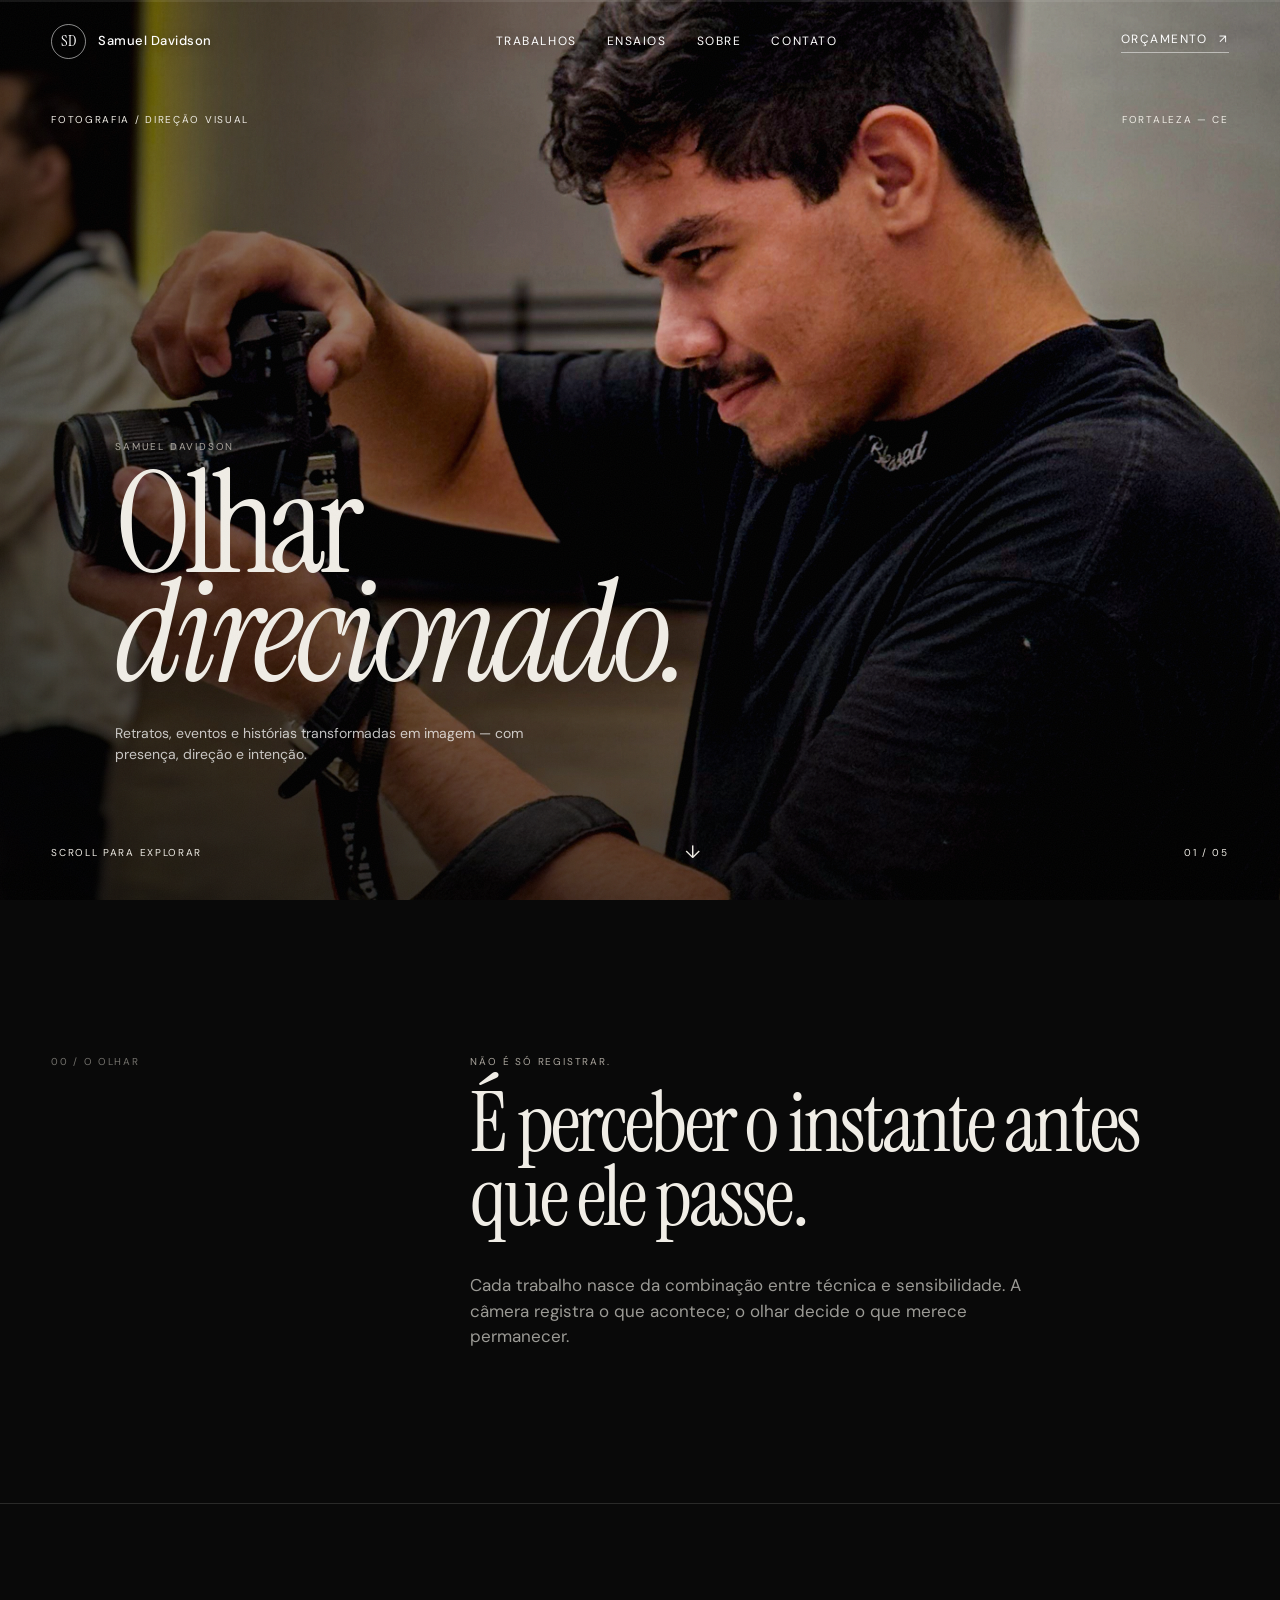
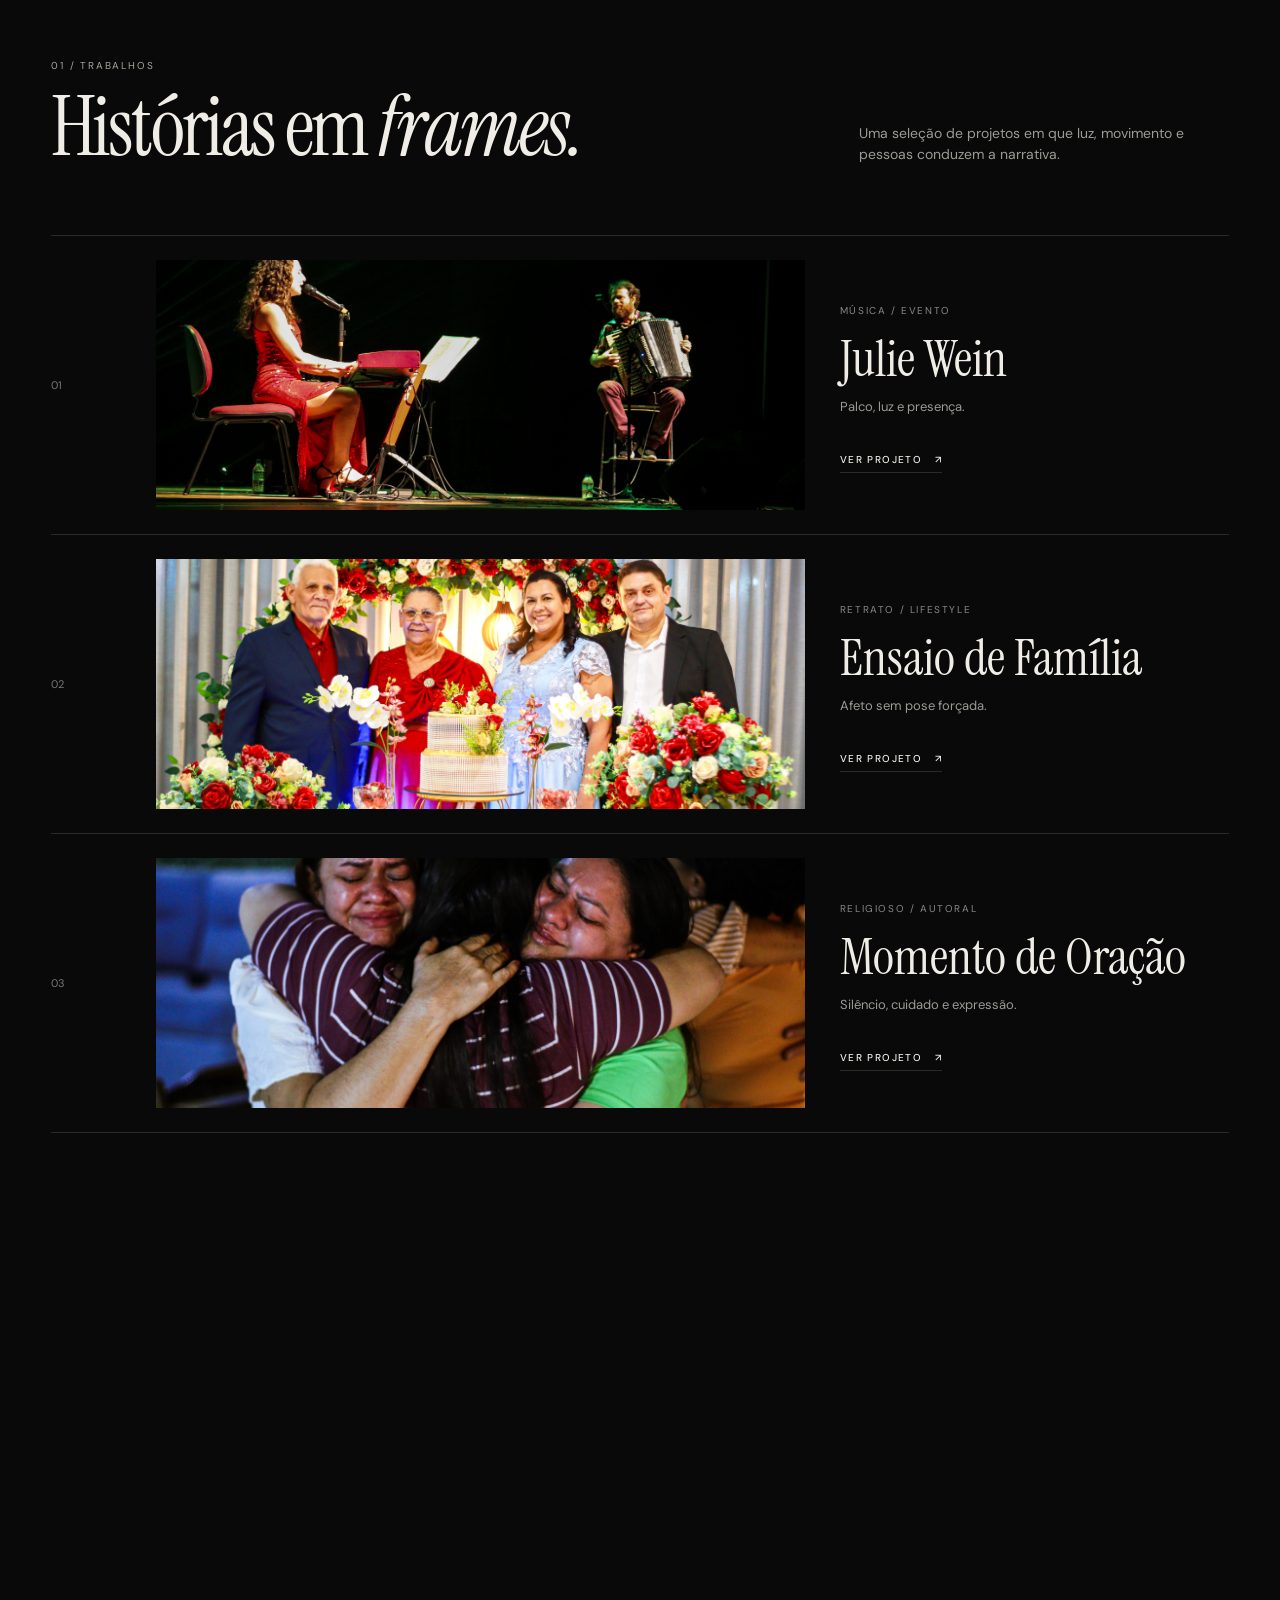
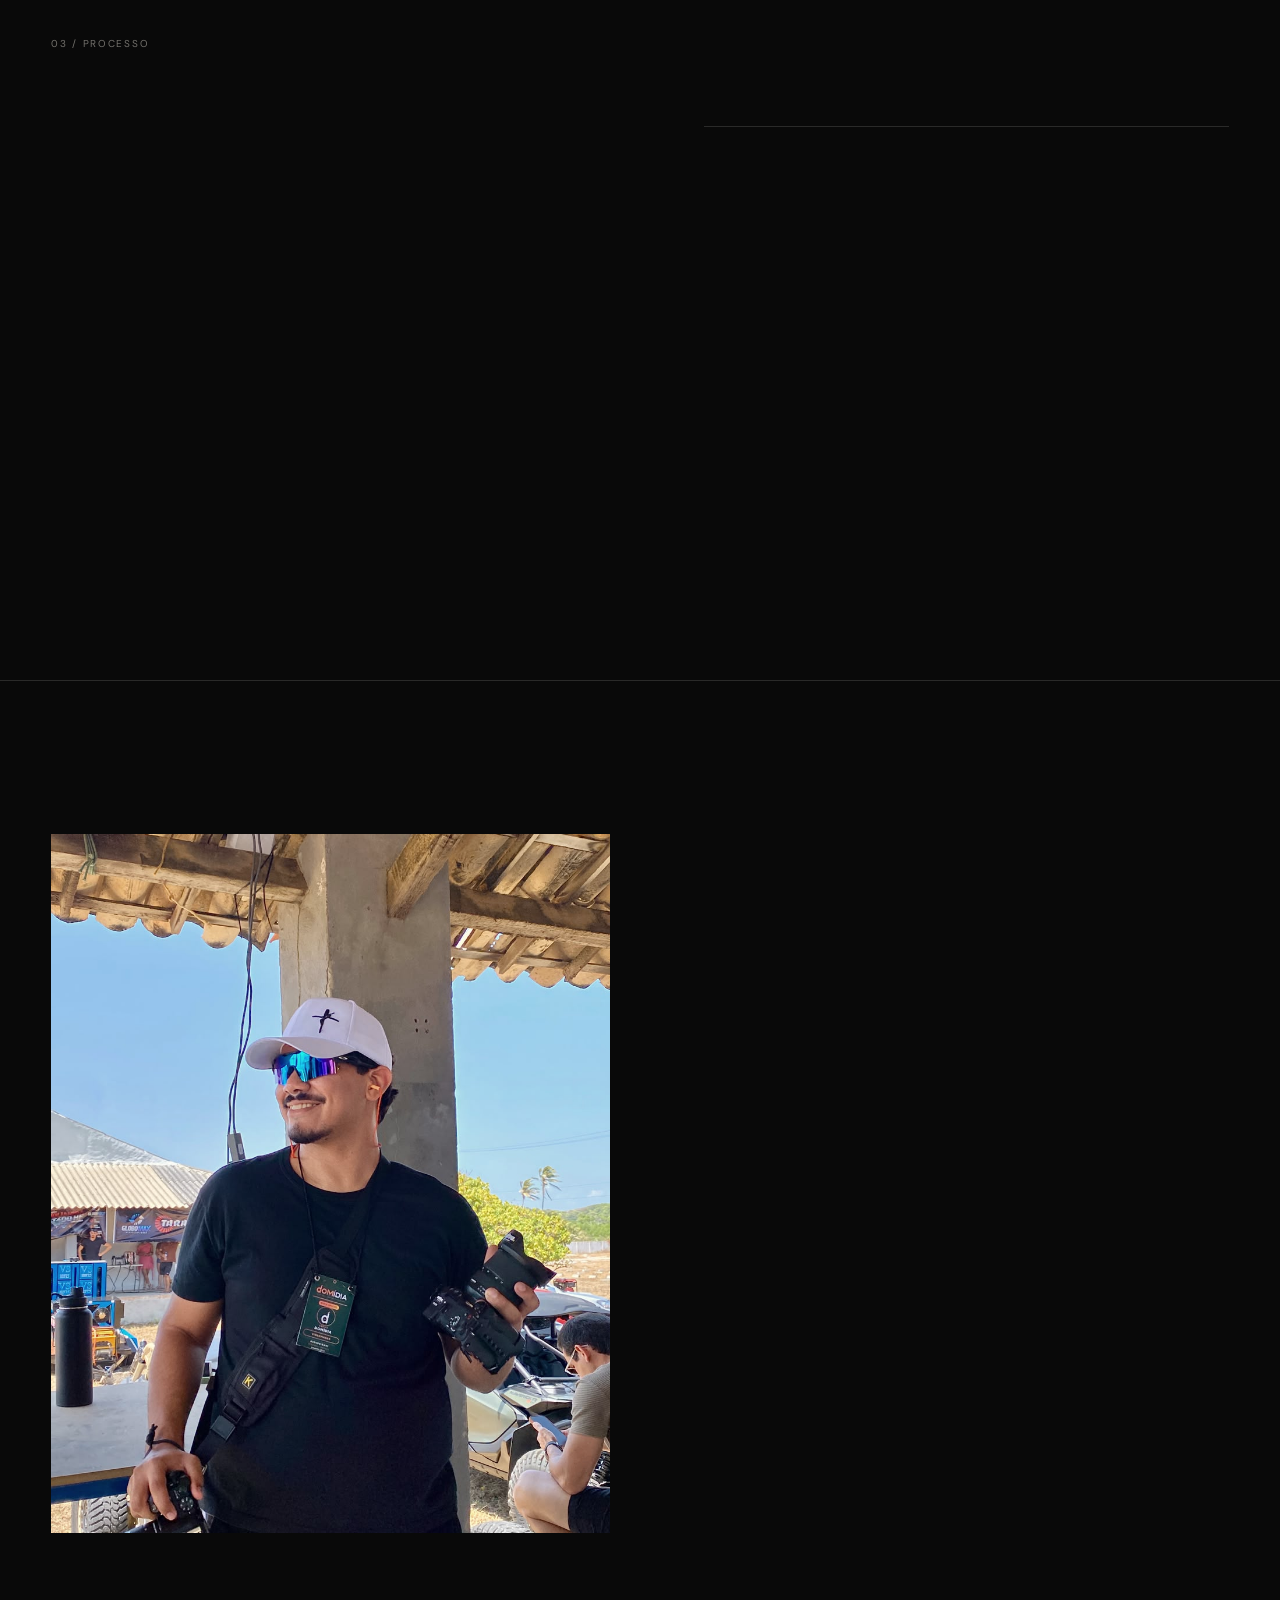
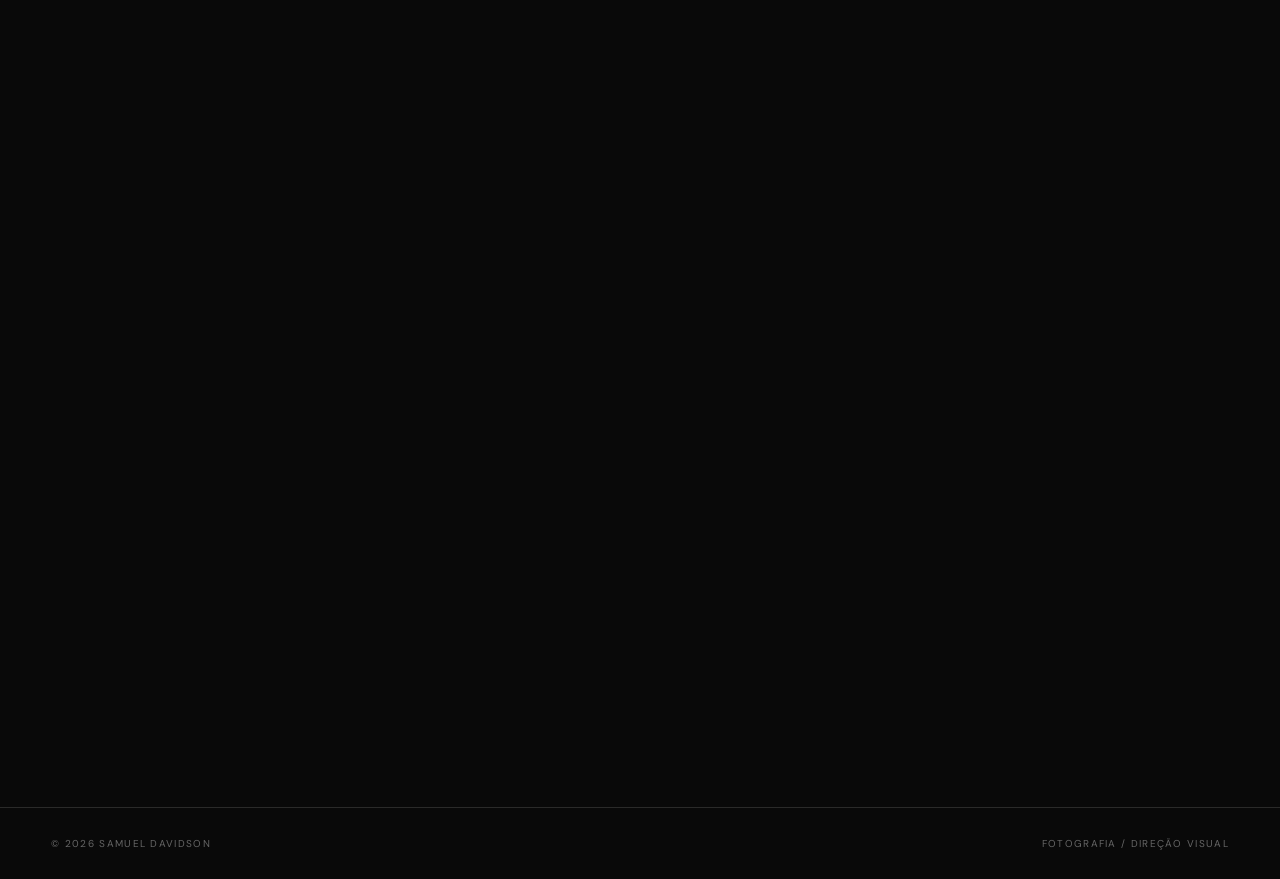
==== index.html @ 0f2be58e "qualidade de img webp" ====
<!DOCTYPE html>
<html lang="pt-BR">
<head>
  <meta charset="UTF-8">
  <meta name="viewport" content="width=device-width, initial-scale=1.0">
  <meta name="description" content="Samuel Davidson — fotografia, direção visual e narrativas em imagem.">
  <title>Samuel Davidson — Fotografia</title>
  <link rel="icon" type="image/png" sizes="32x32" href="assets/icon.png">

  <link rel="preconnect" href="https://fonts.googleapis.com">
  <link rel="preconnect" href="https://fonts.gstatic.com" crossorigin>
  <link href="https://fonts.googleapis.com/css2?family=DM+Sans:wght@400;500;600;700&family=Instrument+Serif:ital@0;1&display=swap" rel="stylesheet">
  <link rel="stylesheet" href="assets/css/style.css">
</head>
<body>
  <div class="noise" aria-hidden="true"></div>
  <div class="scroll-line"><span></span></div>


  <header class="site-header">
    <a class="logo" href="#inicio" aria-label="Samuel Davidson — início">
      <span>SD</span><b>Samuel Davidson</b>
    </a>
    <button class="menu-toggle" aria-label="Abrir menu" aria-expanded="false"><span></span><span></span></button>
    <nav class="site-nav">
      <a href="#trabalhos">Trabalhos</a>
      <a href="#ensaios">Ensaios</a>
      <a href="#sobre">Sobre</a>
      <a href="#contato">Contato</a>
    </nav>
    <a class="header-cta magnetic" href="https://wa.me/5585986258448?text=Olá!%20Vi%20seu%20portfólio%20e%20gostaria%20de%20solicitar%20um%20orçamento." target="_blank" rel="noopener">Orçamento <span>↗</span></a>
  </header>

  <main>
    <section class="hero" id="inicio">
      <div class="hero-image-wrap" data-parallax="0.035">
        <img class="hero-image" src="assets/perfil.jpg" alt="Samuel Davidson — fotografia de destaque">
        <div class="hero-shade"></div>
      </div>
      <div class="hero-top"><span>Fotografia / Direção visual</span><span>Fortaleza — CE</span></div>
      <div class="hero-title">
        <p class="eyebrow">Samuel Davidson</p>
        <h1>Olhar<br><em>direcionado.</em></h1>
        <p class="hero-intro">Retratos, eventos e histórias transformadas em imagem — com presença, direção e intenção.</p>
      </div>
      <div class="hero-bottom">
        <span>Scroll para explorar</span>
        <span class="scroll-mark">↓</span>
        <span>01 / 05</span>
      </div>
    </section>

    <section class="manifesto section-pad">
      <div class="section-index">00 / O OLHAR</div>
      <div class="manifesto-copy">
        <p class="eyebrow">Não é só registrar.</p>
        <h2>É perceber o instante antes que ele passe.</h2>
        <p class="manifesto-text">Cada trabalho nasce da combinação entre técnica e sensibilidade. A câmera registra o que acontece; o olhar decide o que merece permanecer.</p>
      </div>
    </section>

    <section class="works section-pad" id="trabalhos">
      <div class="section-heading">
        <div><span class="eyebrow">01 / Trabalhos</span><h2>Histórias em <em>frames.</em></h2></div>
        <p>Uma seleção de projetos em que luz, movimento e pessoas conduzem a narrativa.</p>
      </div>

      <div class="work-list">
        <a class="work-item magnetic-area" href="projetos/julie-wein.html" data-cursor="OPEN">
          <div class="work-number">01</div>
          <div class="work-image"><img src="assets/webp/camdavx-415.webp" alt="Julie Wein no palco" loading="lazy"></div>
          <div class="work-info"><span>Música / Evento</span><h3>Julie Wein</h3><p>Palco, luz e presença.</p><b>Ver projeto <i>↗</i></b></div>
        </a>
        <a class="work-item magnetic-area" href="projetos/ensaios-familia.html" data-cursor="OPEN">
          <div class="work-number">02</div>
          <div class="work-image"><img src="assets/webp/IMG_2512.webp" alt="Ensaio de família" loading="lazy"></div>
          <div class="work-info"><span>Retrato / Lifestyle</span><h3>Ensaio de Família</h3><p>Afeto sem pose forçada.</p><b>Ver projeto <i>↗</i></b></div>
        </a>
        <a class="work-item magnetic-area" href="projetos/momento-oracao.html" data-cursor="OPEN">
          <div class="work-number">03</div>
          <div class="work-image"><img src="assets/webp/IMG_2003.webp" alt="Momento de oração" loading="lazy"></div>
          <div class="work-info"><span>Religioso / Autoral</span><h3>Momento de Oração</h3><p>Silêncio, cuidado e expressão.</p><b>Ver projeto <i>↗</i></b></div>
        </a>
        <a class="work-item magnetic-area" href="projetos/aniversarios.html" data-cursor="OPEN">
          <div class="work-number">04</div>
          <div class="work-image"><img src="assets/IMG_9552.jpg" alt="Aniversários" loading="lazy"></div>
          <div class="work-info"><span>Aniversários / Autoral</span><h3>Aniversários</h3><p>espontaneidade, carinho e muito amor envolvido.</p><b>Ver projeto <i>↗</i></b></div>
        </a>
          <a class="work-item magnetic-area" href="projetos/ensaios.html" data-cursor="OPEN">
          <div class="work-number">05</div>
          <div class="work-image"><img src="assets/webp/IMG_7982.webp" alt="Ensaios personalizados" loading="lazy"></div>
          <div class="work-info"><span>Ensaios Personalizados / Autoral</span><h3>Ensaios Personalizados</h3><p>poses e movimentos pensados de forma estratégica.</p><b>Ver projeto <i>↗</i></b></div>
        </a>
      </div>
    </section>

    <section class="gallery-section section-pad" id="ensaios">
      <div class="section-heading gallery-heading">
        <div><span class="eyebrow">02 / Galeria</span><h2>Momentos que<br><em>continuam.</em></h2></div>
        <p>Arraste, role ou passe o mouse. A galeria foi pensada para ser explorada, não apenas percorrida.</p>
      </div>
      <div class="horizontal-gallery" data-horizontal>
        <figure class="gallery-frame gallery-frame-wide" data-lightbox data-caption="Fotografia automotiva">
          <img src="assets/webp/IMG_4914.webp" alt="Fotografia automotiva" loading="lazy"><figcaption>01 / Automotiva</figcaption>
        </figure>
        <figure class="gallery-frame" data-lightbox data-caption="Memórias que marcam">
          <img src="assets/webp/IMG_1786.webp" alt="Memórias que marcam" loading="lazy"><figcaption>02 / Memórias</figcaption>
        </figure>
        <figure class="gallery-frame" data-lightbox data-caption="Detalhes que chamaram atenção">
          <img src="assets/webp/IMG_1394.webp" alt="Detalhes" loading="lazy"><figcaption>03 / Detalhes</figcaption>
        </figure>
        <figure class="gallery-frame" data-lightbox data-caption="Adrenalina em movimento">
          <img src="assets/webp/IMG_4139.webp" alt="Motocross" loading="lazy"><figcaption>04 / Movimento</figcaption>
        </figure>
        <figure class="gallery-frame gallery-frame-tall" data-lightbox data-caption="Segundos que ficam eternos">
          <img src="assets/IMG_111111.jpeg" alt="Ação e movimento" loading="lazy"><figcaption>05 / Eternidades</figcaption>
        </figure>
         <figure class="gallery-frame gallery-frame-tall" data-lightbox data-caption="Conquistas que marcam">
          <img src="assets/webp/IMG_4346.webp" alt="Ação e movimento" loading="lazy"><figcaption>06 / Conquistas</figcaption>
        </figure>
        <!-- <figure class="gallery-frame gallery-frame-tall" data-lightbox data-caption="Aventuras únicas">
          <img src="assets/IMG_4005.jpg" alt="Ação e movimento" loading="lazy"><figcaption>07 / Aventuas</figcaption>
        </figure> -->
        <figure class="gallery-frame gallery-frame-tall" data-lightbox data-caption="Momentos desafiadores">
          <img src="assets/webp/IMG_1150.webp" alt="Ação e movimento" loading="lazy"><figcaption>07 / Momentos</figcaption>
        </figure>
        <div class="gallery-end"><span>FIM DA SESSÃO</span><strong>↘</strong></div>
      </div>
    </section>

    <section class="process section-pad">
      <div class="section-index">03 / PROCESSO</div>
      <div class="process-layout">
        <div class="process-copy"><span class="eyebrow">Por trás da fotografia</span><h2>Antes do<br><em>clique.</em></h2><p>Direção, enquadramento, luz e timing fazem parte da imagem final. O resultado começa muito antes do disparo.</p></div>
        <div class="process-steps">
          <article><span>01</span><h3>Observar</h3><p>Entender a pessoa, o ambiente e aquilo que precisa ser contado.</p></article>
          <article><span>02</span><h3>Direcionar</h3><p>Construir o enquadramento sem tirar a naturalidade do momento.</p></article>
          <article><span>03</span><h3>Capturar</h3><p>Esperar a fração de segundo em que tudo encontra seu lugar.</p></article>
        </div>
      </div>
    </section>

    <section class="about section-pad" id="sobre">
      <div class="about-image" data-parallax="0.02"><img src="assets/perfil2.jpeg" alt="Samuel Davidson" loading="lazy"></div>
      <div class="about-copy"><span class="eyebrow">04 / Sobre</span><h2>Fotografia com<br><em>presença.</em></h2><p>Sou Samuel Davidson, fotógrafo com atuação em ensaios, eventos, congressos, espetáculos e projetos audiovisuais. Meu trabalho procura unir técnica, direção e sensibilidade para transformar cenas reais em imagens que continuam falando depois do evento.</p><div class="about-meta"><span>Fortaleza e região metropolitana</span><span>+2 anos de experiência</span><span>Ensaios · Eventos · Lifestyle · Comercial</span></div></div>
    </section>

    <section class="contact section-pad" id="contato">
      <div class="contact-top"><span class="eyebrow">05 / Contato</span><span>Disponível conforme agendamento</span></div>
      <h2>Tem uma história<br>para <em>contar?</em></h2> <br>
      <div class="contact-bottom"><p>Vamos conversar sobre o próximo ensaio, evento ou projeto.</p><a class="contact-link magnetic" href="https://wa.me/5585986258448?text=Olá!%20Vi%20seu%20portfólio%20e%20gostaria%20de%20solicitar%20um%20orçamento." target="_blank" rel="noopener">Falar no WhatsApp <span>↗</span></a></div>
      <div class="contact-details"><a href="mailto:contato.camdavidson@gmail.com">contato.camdavidson@gmail.com</a><a href="https://www.instagram.com/davidson.lens" target="_blank" rel="noopener">@davidson.lens</a><span>Maracanaú / Fortaleza — CE</span></div>
    </section>
  </main>

  <footer><span>© <span id="year"></span> Samuel Davidson</span><span>Fotografia / Direção Visual</span></footer>

  <div class="lightbox" aria-hidden="true">
    <button class="lightbox-close" aria-label="Fechar">×</button><button class="lightbox-prev" aria-label="Anterior">←</button><div class="lightbox-media"><img src="" alt=""></div><button class="lightbox-next" aria-label="Próxima">→</button><div class="lightbox-caption"></div>
  </div>

  <script src="assets/js/main.js"></script>
  <script>
    (() => {
  const $ = (s, root = document) => root.querySelector(s);
  const $$ = (s, root = document) => [...root.querySelectorAll(s)];

  $('#year') && ($('#year').textContent = new Date().getFullYear());

  // Barra de progresso.
  const progress = $('.scroll-line span');
  const updateProgress = () => {
    if (!progress) return;
    const max = document.documentElement.scrollHeight - innerHeight;
    progress.style.width = `${max ? (scrollY / max) * 100 : 0}%`;
  };
  addEventListener('scroll', updateProgress, {passive:true}); updateProgress();

  // Entrada suave dos elementos.
  const reveal = new IntersectionObserver(entries => {
    entries.forEach(entry => { if (entry.isIntersecting) { entry.target.classList.add('visible'); reveal.unobserve(entry.target); } });
  }, {threshold:.12});
  $$('.work-item, .manifesto-copy, .process-copy, .process-steps article, .about-copy, .section-heading, .gallery-frame, .contact').forEach(el => { el.classList.add('reveal'); reveal.observe(el); });

 

  // Botões magnéticos — pequeno movimento, sem exagero.
  if (finePointer) {
    $$('.magnetic').forEach(el => {
      el.addEventListener('pointermove', e => {
        const r = el.getBoundingClientRect();
        const x = (e.clientX - r.left - r.width/2) * .12;
        const y = (e.clientY - r.top - r.height/2) * .12;
        el.style.transform = `translate(${x}px,${y}px)`;
      });
      el.addEventListener('pointerleave', () => el.style.transform = '');
    });
  }

 // Galeria horizontal
const horizontal = $('[data-horizontal]');

if (horizontal) {

  // Desktop: mouse wheel controla a galeria horizontal
  if (finePointer) {
    horizontal.addEventListener('wheel', e => {
      if (Math.abs(e.deltaY) > Math.abs(e.deltaX)) {
        e.preventDefault();
        horizontal.scrollLeft += e.deltaY * 1.15;
      }
    }, { passive: false });
  }

  // Passagem automática
  let galleryTimer;
  let galleryPaused = false;

  const startGallery = () => {
    clearInterval(galleryTimer);

    galleryTimer = setInterval(() => {

      if (galleryPaused) return;

      const maxScroll = horizontal.scrollWidth - horizontal.clientWidth;

      if (horizontal.scrollLeft >= maxScroll - 5) {
        horizontal.scrollTo({
          left: 0,
          behavior: 'smooth'
        });
      } else {
        horizontal.scrollBy({
          left: window.innerWidth <= 600
            ? window.innerWidth * 0.78 + 18
            : window.innerWidth * 0.55,
          behavior: 'smooth'
        });
      }

    }, 3500);
  };

  // Pausa quando o usuário interage
  horizontal.addEventListener('mouseenter', () => {
    galleryPaused = true;
  });

  horizontal.addEventListener('mouseleave', () => {
    galleryPaused = false;
  });

  horizontal.addEventListener('touchstart', () => {
    galleryPaused = true;
  }, { passive: true });

  horizontal.addEventListener('touchend', () => {
    setTimeout(() => {
      galleryPaused = false;
    }, 2500);
  }, { passive: true });

  horizontal.addEventListener('pointerdown', () => {
    galleryPaused = true;
  });

  horizontal.addEventListener('pointerup', () => {
    setTimeout(() => {
      galleryPaused = false;
    }, 2500);
  });

  startGallery();
}
 

  // Menu mobile.
  const menu = $('.menu-toggle'), nav = $('.site-nav');
  if (menu && nav) {
    menu.addEventListener('click', () => {
      const open = menu.getAttribute('aria-expanded') === 'true';
      menu.setAttribute('aria-expanded', String(!open)); nav.classList.toggle('open', !open);
    });
    $$('a', nav).forEach(a => a.addEventListener('click', () => { menu.setAttribute('aria-expanded','false'); nav.classList.remove('open'); }));
  }

  // Lightbox com teclado e navegação.
  const lightbox = $('.lightbox');
  const lightboxItems = $$('[data-lightbox]');
  if (lightbox && lightboxItems.length) {
    const image = $('.lightbox-media img', lightbox), caption = $('.lightbox-caption', lightbox);
    let current = 0;
    const open = index => {
      current = index;
      const source = lightboxItems[current];
      const img = $('img', source);
      image.src = img.currentSrc || img.src; image.alt = img.alt || '';
      caption.textContent = source.dataset.caption || img.alt || '';
      lightbox.classList.add('open'); lightbox.setAttribute('aria-hidden','false'); document.body.classList.add('locked');
    };
    const close = () => { lightbox.classList.remove('open'); lightbox.setAttribute('aria-hidden','true'); document.body.classList.remove('locked'); };
    const next = dir => open((current + dir + lightboxItems.length) % lightboxItems.length);
    lightboxItems.forEach((item, index) => item.addEventListener('click', () => open(index)));
    $('.lightbox-close', lightbox)?.addEventListener('click', close);
    $('.lightbox-prev', lightbox)?.addEventListener('click', () => next(-1));
    $('.lightbox-next', lightbox)?.addEventListener('click', () => next(1));
    lightbox.addEventListener('click', e => { if (e.target === lightbox) close(); });
    addEventListener('keydown', e => { if (!lightbox.classList.contains('open')) return; if (e.key === 'Escape') close(); if (e.key === 'ArrowRight') next(1); if (e.key === 'ArrowLeft') next(-1); });
  }
})();

  </script>
</body>
</html>
---- assets/css/style.css ----
:root {
  --bg: #090909;
  --paper: #f0ede6;
  --muted: #9b9a95;
  --line: rgba(240, 237, 230, .14);
  --soft: rgba(240, 237, 230, .06);
  --accent: #d5d0c6;
  --max: 1380px;
  --serif: "Instrument Serif", Georgia, serif;
  --sans: "DM Sans", Arial, sans-serif;
}

* {
  box-sizing: border-box;
  margin: 0;
  padding: 0
}

html {
  scroll-behavior: smooth
}

body {
  background: var(--bg);
  color: var(--paper);
  font-family: var(--sans);
  line-height: 1.5;
  overflow-x: hidden
}

body.locked {
  overflow: hidden
}

a {
  color: inherit;
  text-decoration: none
}

img {
  display: block;
  width: 100%
}

button {
  font: inherit;
  color: inherit;
  background: none;
  border: 0
}

.noise {
  position: fixed;
  inset: 0;
  z-index: 1000;
  pointer-events: none;
  opacity: .035;
  background-image: url("data:image/svg+xml,%3Csvg xmlns='http://www.w3.org/2000/svg' width='140' height='140'%3E%3Cfilter id='n'%3E%3CfeTurbulence type='fractalNoise' baseFrequency='.85' numOctaves='2' stitchTiles='stitch'/%3E%3C/filter%3E%3Crect width='100%25' height='100%25' filter='url(%23n)'/%3E%3C/svg%3E")
}

.scroll-line {
  position: fixed;
  top: 0;
  left: 0;
  right: 0;
  height: 2px;
  background: rgba(255, 255, 255, .08);
  z-index: 1100
}

.scroll-line span {
  display: block;
  width: 0;
  height: 100%;
  background: var(--paper)
}

.site-header {
  position: fixed;
  top: 0;
  left: 0;
  right: 0;
  height: 82px;
  z-index: 900;
  display: flex;
  align-items: center;
  justify-content: space-between;
  padding: 0 clamp(22px, 4vw, 64px);

  color: #fff;


  text-shadow: 0 1px 12px rgba(0, 0, 0, .45);
}

.logo {
  display: flex;
  align-items: center;
  gap: 12px;
  font-size: 13px;
  letter-spacing: .04em
}

.logo span {
  width: 35px;
  height: 35px;
  border: 1px solid rgba(255, 255, 255, .55);
  border-radius: 50%;
  display: grid;
  place-items: center;
  font-family: var(--serif);
  font-size: 16px
}

.logo b {
  font-weight: 500
}

.site-nav {
  display: flex;
  gap: 30px;
  font-size: 12px;
  text-transform: uppercase;
  letter-spacing: .13em
}

.site-nav a {
  opacity: 1;
  color: #fff;
  transition: opacity .25s, color .25s;
}

.site-nav a:hover {
  opacity: .7;
}

.header-cta {
  font-size: 12px;
  text-transform: uppercase;
  letter-spacing: .12em;
  border-bottom: 1px solid rgba(255, 255, 255, .5);
  padding-bottom: 4px
}

.header-cta span {
  margin-left: 7px
}

.menu-toggle {
  display: none
}

.hero {
  height: 100svh;
  min-height: 680px;
  position: relative;
  overflow: hidden
}

.hero-image-wrap {
  position: absolute;
  inset: -4%;
  transform: translateY(var(--parallax, 0));
  will-change: transform
}

.hero-image {
  height: 100%;
  object-fit: cover;
  filter: grayscale(.1) contrast(1.08);
  transform: scale(1.04)
}

.hero-shade {
  position: absolute;
  inset: 0;
  background: linear-gradient(90deg, rgba(0, 0, 0, .72) 0%, rgba(0, 0, 0, .16) 55%, rgba(0, 0, 0, .28)), linear-gradient(0deg, rgba(0, 0, 0, .68), transparent 45%)
}

.hero-top,
.hero-bottom {
  position: absolute;
  left: clamp(22px, 4vw, 64px);
  right: clamp(22px, 4vw, 64px);
  display: flex;
  justify-content: space-between;
  text-transform: uppercase;
  font-size: 10px;
  letter-spacing: .17em
}

.hero-top {
  top: 112px
}

.hero-bottom {
  bottom: 34px;
  align-items: center
}

.scroll-mark {
  font-size: 18px
}

.hero-title {
  position: absolute;
  left: clamp(22px, 9vw, 150px);
  bottom: 15vh;
  max-width: 800px
}

.eyebrow {
  display: block;
  font-size: 10px;
  text-transform: uppercase;
  letter-spacing: .18em;
  color: #aaa59d;
  margin-bottom: 17px
}

.hero-title h1 {
  font-family: var(--serif);
  font-size: clamp(72px, 11vw, 168px);
  font-weight: 400;
  line-height: .77;
  letter-spacing: -.045em
}

.hero-title h1 em,
.section-heading h2 em,
.process h2 em,
.about h2 em,
.contact h2 em,
.inner-hero h1 em,
.project-intro h1 em {
  font-style: italic
}

.hero-intro {
  max-width: 410px;
  margin-top: 35px;
  font-size: 14px;
  color: rgba(255, 255, 255, .75)
}

.section-pad {
  padding: clamp(100px, 12vw, 190px) max(22px, 4vw)
}

.section-index {
  font-size: 10px;
  letter-spacing: .17em;
  color: #73716c
}

.manifesto {
  display: grid;
  grid-template-columns: 1fr 2fr;
  gap: 40px;
  border-bottom: 1px solid var(--line)
}

.manifesto-copy {
  max-width: 850px
}

.manifesto-copy h2,
.section-heading h2,
.process h2,
.about h2 {
  font-family: var(--serif);
  font-weight: 400;
  font-size: clamp(48px, 6.5vw, 94px);
  line-height: .9;
  letter-spacing: -.035em
}

.manifesto-text {
  max-width: 560px;
  color: var(--muted);
  margin-top: 38px;
  font-size: 17px
}

.section-heading {
  display: flex;
  justify-content: space-between;
  align-items: end;
  gap: 50px;
  margin-bottom: 70px
}

.section-heading>p {
  max-width: 370px;
  color: var(--muted);
  font-size: 14px
}

.work-list {
  border-top: 1px solid var(--line)
}

.work-item {
  display: grid;
  grid-template-columns: 70px minmax(320px, 1.25fr) minmax(260px, .75fr);
  gap: 35px;
  align-items: center;
  padding: 24px 0;
  border-bottom: 1px solid var(--line);
  position: relative
}

.work-number {
  font-size: 11px;
  color: #777
}

.work-image {
  height: 250px;
  overflow: hidden
}

.work-image img {
  height: 100%;
  object-fit: cover;
  transition: transform .8s cubic-bezier(.2, .65, .2, 1), filter .5s
}

.work-item:hover .work-image img {
  transform: scale(1.035);
  filter: contrast(1.08)
}

.work-info span {
  font-size: 10px;
  text-transform: uppercase;
  letter-spacing: .16em;
  color: #888
}

.work-info h3 {
  font-family: var(--serif);
  font-size: clamp(32px, 4vw, 57px);
  font-weight: 400;
  line-height: .9;
  margin: 15px 0
}

.work-info p {
  font-size: 13px;
  color: var(--muted)
}

.work-info b {
  display: inline-block;
  margin-top: 35px;
  font-size: 10px;
  text-transform: uppercase;
  letter-spacing: .14em;
  font-weight: 500;
  border-bottom: 1px solid var(--line);
  padding-bottom: 5px
}

.work-info b i {
  font-style: normal;
  margin-left: 8px
}

.gallery-section {
  padding-right: 0;
  overflow: hidden
}

.gallery-heading {
  padding-right: max(22px, 4vw)
}

.horizontal-gallery {
  display: flex;
  gap: 18px;
  overflow-x: auto;
  padding-right: max(22px, 4vw);
  padding-bottom: 18px;
  scrollbar-width: none;
  cursor: grab
}

.horizontal-gallery:active {
  cursor: grabbing
}

.horizontal-gallery::-webkit-scrollbar {
  display: none
}

.gallery-frame {
  position: relative;
  flex: 0 0 clamp(280px, 29vw, 480px);
  height: 570px;
  overflow: hidden
}

.gallery-frame-wide {
  flex-basis: clamp(450px, 48vw, 780px)
}

.gallery-frame-tall {
  height: 620px
}

.gallery-frame img {
  height: 100%;
  object-fit: cover;
  transition: transform .9s cubic-bezier(.2, .65, .2, 1), filter .6s
}

.gallery-frame:hover img {
  transform: scale(1.035);
  filter: contrast(1.08)
}

.gallery-frame figcaption {
  position: absolute;
  left: 18px;
  bottom: 17px;
  font-size: 10px;
  text-transform: uppercase;
  letter-spacing: .14em;
  text-shadow: 0 2px 12px #000
}

.gallery-end {
  flex: 0 0 210px;
  display: flex;
  flex-direction: column;
  justify-content: center;
  align-items: center;
  gap: 20px;
  color: #777;
  font-size: 10px;
  letter-spacing: .16em
}

.gallery-end strong {
  font-size: 32px;
  font-weight: 400;
  color: #aaa
}

.process {
  border-top: 1px solid var(--line);
  border-bottom: 1px solid var(--line)
}

.process-layout {
  display: grid;
  grid-template-columns: 1fr 1fr;
  gap: 10vw;
  margin-top: 75px
}

.process-copy {
  max-width: 550px
}

.process-copy p {
  color: var(--muted);
  margin-top: 30px;
  max-width: 430px
}

.process-steps {
  border-top: 1px solid var(--line)
}

.process-steps article {
  display: grid;
  grid-template-columns: 50px 1fr;
  gap: 20px;
  padding: 28px 0;
  border-bottom: 1px solid var(--line)
}

.process-steps article span {
  font-size: 10px;
  color: #777
}

.process-steps h3 {
  font-family: var(--serif);
  font-size: 35px;
  font-weight: 400;
  line-height: 1
}

.process-steps p {
  grid-column: 2;
  color: var(--muted);
  font-size: 13px;
  max-width: 390px;
  margin-top: -5px
}

.about {
  display: grid;
  grid-template-columns: minmax(300px, 1fr) minmax(300px, .9fr);
  gap: 9vw;
  align-items: center
}

.about-image {
  overflow: hidden;
  transform: translateY(var(--parallax, 0))
}

.about-image img {
  aspect-ratio: 4/5;
  object-fit: cover;
  filter: grayscale(.12)
}

.about-copy>p {
  font-size: 17px;
  line-height: 1.8;
  color: var(--muted);
  margin: 35px 0 45px;
  max-width: 570px
}

.about-meta {
  border-top: 1px solid var(--line);
  display: grid;
  grid-template-columns: 1fr 1fr;
  padding-top: 15px;
  gap: 20px;
  font-size: 11px;
  color: #888
}

.contact {
  min-height: 80vh;
  background: #e9e5dc;
  color: #111;
  display: flex;
  flex-direction: column;
  justify-content: space-between
}

.contact .eyebrow {
  color: #777
}

.contact-top {
  display: flex;
  justify-content: space-between;
  font-size: 10px;
  text-transform: uppercase;
  letter-spacing: .16em;
  color: #666
}

.contact h2 {
  font-family: var(--serif);
  font-weight: 400;
  font-size: clamp(70px, 10vw, 150px);
  line-height: .78;
  letter-spacing: -.05em
}

.contact-bottom {
  display: flex;
  justify-content: space-between;
  align-items: end;
  gap: 40px
}

.contact-bottom p {
  color: #666;
  font-size: 14px
}

.contact-link {
  font-size: 13px;
  text-transform: uppercase;
  letter-spacing: .1em;
  border-bottom: 1px solid #111;
  padding-bottom: 8px
}

.contact-link span {
  margin-left: 12px
}

.contact-details {
  display: flex;
  gap: 30px;
  border-top: 1px solid rgba(0, 0, 0, .18);
  padding-top: 18px;
  font-size: 11px;
  color: #666
}

.contact-details a:hover {
  color: #111
}

footer {
  padding: 28px max(22px, 4vw);
  display: flex;
  justify-content: space-between;
  gap: 20px;
  color: #666;
  font-size: 10px;
  text-transform: uppercase;
  letter-spacing: .13em;
  border-top: 1px solid var(--line)
}

.cursor {
  display: none;
  position: fixed;
  top: 0;
  left: 0;
  z-index: 1500;
  width: 44px;
  height: 44px;
  margin: -22px 0 0 -22px;
  border: 1px solid rgba(255, 255, 255, .7);
  border-radius: 50%;
  pointer-events: none;
  mix-blend-mode: difference;
  transition: width .25s, height .25s, margin .25s, background .25s
}

.cursor:before,
.cursor:after {
  content: "";
  position: absolute;
  background: #fff
}

.cursor:before {
  width: 1px;
  height: 8px;
  left: 50%;
  top: -8px
}

.cursor:after {
  height: 1px;
  width: 8px;
  left: -8px;
  top: 50%
}

.cursor span {
  position: absolute;
  left: 50%;
  top: calc(100% + 9px);
  transform: translateX(-50%);
  font-size: 7px;
  letter-spacing: .15em;
  white-space: nowrap;
  opacity: 0
}

.cursor.active {
  width: 60px;
  height: 60px;
  margin: -30px 0 0 -30px;
  background: rgba(255, 255, 255, .04)
}

.cursor.active span {
  opacity: 1
}

/* .custom-cursor,
.custom-cursor a,
.custom-cursor button {
  cursor: none
} */
 /* Mantém o cursor nativo sempre visível */
.custom-cursor {
  cursor: default;
}

.custom-cursor a,
.custom-cursor button {
  cursor: pointer;
}

.lightbox {
  position: fixed;
  inset: 0;
  background: rgba(5, 5, 5, .96);
  z-index: 2000;
  display: grid;
  grid-template-columns: 80px 1fr 80px;
  grid-template-rows: 1fr 50px;
  align-items: center;
  opacity: 0;
  pointer-events: none;
  transition: opacity .3s
}

.lightbox.open {
  opacity: 1;
  pointer-events: auto
}

.lightbox-media {
  width: min(88vw, 1250px);
  height: 82vh;
  margin: auto;
  display: grid;
  place-items: center
}

.lightbox-media img {
  width: 100%;
  height: 100%;
  object-fit: contain
}

.lightbox button {
  font-size: 28px;
  color: #bbb;
  cursor: pointer;
  height: 100%
}

.lightbox button:hover {
  color: #fff
}

.lightbox-close {
  position: absolute;
  right: 25px;
  top: 18px !important;
  height: auto !important;
  font-size: 36px !important
}

.lightbox-caption {
  grid-column: 2;
  text-align: center;
  font-size: 10px;
  text-transform: uppercase;
  letter-spacing: .14em;
  color: #888
}

.reveal {
  opacity: 0;
  transform: translateY(30px);
  transition: opacity .8s ease, transform .9s cubic-bezier(.2, .65, .2, 1)
}

.reveal.visible {
  opacity: 1;
  transform: none
}

.inner-main {
  padding-top: 82px
}

.inner-hero,
.project-intro {
  min-height: 75vh;
  display: flex;
  flex-direction: column;
  justify-content: end;
  padding-bottom: 100px;
  max-width: 1000px
}

.inner-hero h1,
.project-intro h1 {
  font-family: var(--serif);
  font-weight: 400;
  font-size: clamp(80px, 12vw, 180px);
  line-height: .78;
  letter-spacing: -.05em
}

.inner-hero p,
.project-intro p {
  margin-top: 35px;
  color: var(--muted);
  max-width: 470px
}

.masonry-gallery {
  display: grid;
  grid-template-columns: repeat(12, 1fr);
  gap: 18px;
  padding-top: 0
}

.masonry-gallery figure {
  grid-column: span 4;
  position: relative;
  overflow: hidden;
  cursor: pointer
}

.masonry-gallery figure:nth-child(3n+1) {
  grid-column: span 5
}

.masonry-gallery figure:nth-child(3n+2) {
  grid-column: span 3
}

.masonry-gallery figure:nth-child(4n) {
  grid-column: span 4
}

.masonry-gallery img {
  transition: transform .8s
}

.masonry-gallery figure:hover img {
  transform: scale(1.03)
}

.masonry-gallery figcaption {
  position: absolute;
  bottom: 12px;
  left: 14px;
  font-size: 10px
}

.project-hero-image {
  margin: 0 max(22px, 4vw);
  height: min(80vh, 900px);
  overflow: hidden;
  cursor: pointer
}

.project-hero-image img {
  height: 100%;
  object-fit: cover
}

.project-note {
  display: grid;
  grid-template-columns: 1fr 2fr;
  gap: 40px
}

.project-note>span {
  font-size: 10px;
  text-transform: uppercase;
  letter-spacing: .16em;
  color: #777
}

.project-note p {
  font-family: var(--serif);
  font-size: clamp(35px, 4vw, 62px);
  line-height: .95;
  max-width: 900px
}

.project-gallery {
  display: grid;
  grid-template-columns: 1fr 1fr;
  gap: 18px;
  padding: 0 max(22px, 4vw)
}

.project-gallery figure {
  height: 650px;
  overflow: hidden;
  cursor: pointer
}

.project-gallery figure.wide {
  grid-column: 1/-1;
  height: 85vh
}

.project-gallery img {
  height: 100%;
  object-fit: cover;
  transition: transform .8s
}

.project-gallery figure:hover img {
  transform: scale(1.025)
}

.back-link {
  padding: 110px max(22px, 4vw)
}

.back-link a {
  font-size: 12px;
  text-transform: uppercase;
  letter-spacing: .13em;
  border-bottom: 1px solid var(--line);
  padding-bottom: 7px
}

@media(max-width:900px) {
  .site-nav {
    display: none
  }

  .site-nav.open {
    position: absolute;
    top: 70px;
    left: 15px;
    right: 15px;
    display: flex;
    flex-direction: column;
    gap: 0;
    padding: 20px;
    background: rgba(10, 10, 10, .96);
    border: 1px solid var(--line)
  }

  .site-nav.open a {
    padding: 13px 0;
    border-bottom: 1px solid var(--line)
  }

 .menu-toggle {
  display: flex;
  width: 40px;
  height: 40px;
  flex-direction: column;
  justify-content: center;
  align-items: center;
  gap: 6px;
  position: absolute;
  right: 125px;
}

  .menu-toggle span {
  display: block;
  height: 2px;
  width: 23px;
  background: #fff;
  box-shadow: 0 1px 6px rgba(0, 0, 0, .55);
}

  .header-cta {
    font-size: 10px
  }

  .hero-title {
    left: 22px;
    bottom: 15vh
  }

  .hero-title h1 {
    font-size: clamp(70px, 18vw, 130px)
  }

  .manifesto,
  .process-layout,
  .about {
    grid-template-columns: 1fr
  }

  .section-heading {
    align-items: start;
    flex-direction: column
  }

  .work-item {
    grid-template-columns: 35px 1fr;
    gap: 15px
  }

  .work-image {
    grid-column: 2;
    height: 280px
  }

  .work-info {
    grid-column: 2
  }

  .work-info b {
    margin-top: 22px
  }

  .about {
    gap: 55px
  }

  .contact-bottom {
    align-items: start;
    flex-direction: column
  }

  .contact-details {
    flex-wrap: wrap
  }

  .masonry-gallery figure,
  .masonry-gallery figure:nth-child(3n+1),
  .masonry-gallery figure:nth-child(3n+2),
  .masonry-gallery figure:nth-child(4n) {
    grid-column: span 6
  }

  .project-note {
    grid-template-columns: 1fr
  }

  .project-gallery figure {
    height: 450px
  }
}

@media(max-width:600px) {
  .site-header {
    height: 70px
  }

  .logo b {
    display: none
  }

 .menu-toggle {
  right: 125px;
}

  .hero {
    min-height: 620px
  }

  .hero-top {
    top: 90px;
    font-size: 8px
  }

  .hero-top span:last-child {
    display: none
  }

  .hero-bottom {
    font-size: 8px
  }

  .hero-title {
    bottom: 18vh
  }

  .hero-intro {
    font-size: 12px;
    max-width: 300px
  }

  .section-pad {
    padding-top: 90px;
    padding-bottom: 90px
  }

  .manifesto-copy h2,
  .section-heading h2,
  .process h2,
  .about h2 {
    font-size: 54px
  }

  .work-image {
    height: 230px
  }

  .gallery-frame {
    flex-basis: 78vw;
    height: 500px
  }

  .gallery-frame-wide {
    flex-basis: 115vw
  }

  .about-meta {
    grid-template-columns: 1fr
  }

  .contact {
    min-height: 90vh
  }

  .contact h2 {
    font-size: 70px
  }

  .contact-details {
    flex-direction: column;
    gap: 12px
  }

  .inner-hero,
  .project-intro {
    min-height: 65vh;
    padding-bottom: 70px
  }

  .inner-hero h1,
  .project-intro h1 {
    font-size: 82px
  }

  .masonry-gallery {
    grid-template-columns: 1fr 1fr;
    gap: 10px
  }

  .masonry-gallery figure,
  .masonry-gallery figure:nth-child(n) {
    grid-column: span 1
  }

  .project-hero-image {
    height: 65vh
  }

  .project-gallery {
    grid-template-columns: 1fr;
    gap: 10px
  }

  .project-gallery figure,
  .project-gallery figure.wide {
    grid-column: auto;
    height: 70vh
  }

  .lightbox {
    grid-template-columns: 50px 1fr 50px
  }

  .lightbox-media {
    width: 94vw;
    height: 75vh
  }
}

@media(prefers-reduced-motion:reduce) {
  html {
    scroll-behavior: auto
  }

  .reveal {
    opacity: 1;
    transform: none;
    transition: none
  }

  .gallery-frame img,
  .work-image img,
  .project-gallery img {
    transition: none
  }

  .hero-image-wrap,
  .about-image {
    transform: none !important
  }
}
@media (max-width: 600px) {

  .site-header {
    height: 70px;
    background: linear-gradient(
      180deg,
      rgba(0, 0, 0, .38) 0%,
      rgba(0, 0, 0, .12) 65%,
      transparent 100%
    );
  }

  .site-nav.open {
    top: 76px;
    background: rgba(8, 8, 8, .97);
    box-shadow: 0 15px 40px rgba(0, 0, 0, .35);
  }

  .header-cta {
    color: #fff;
    border-bottom-color: rgba(255, 255, 255, .75);
    text-shadow: 0 1px 8px rgba(0, 0, 0, .5);
  }

  .menu-toggle {
    right: 125px;
  }
}
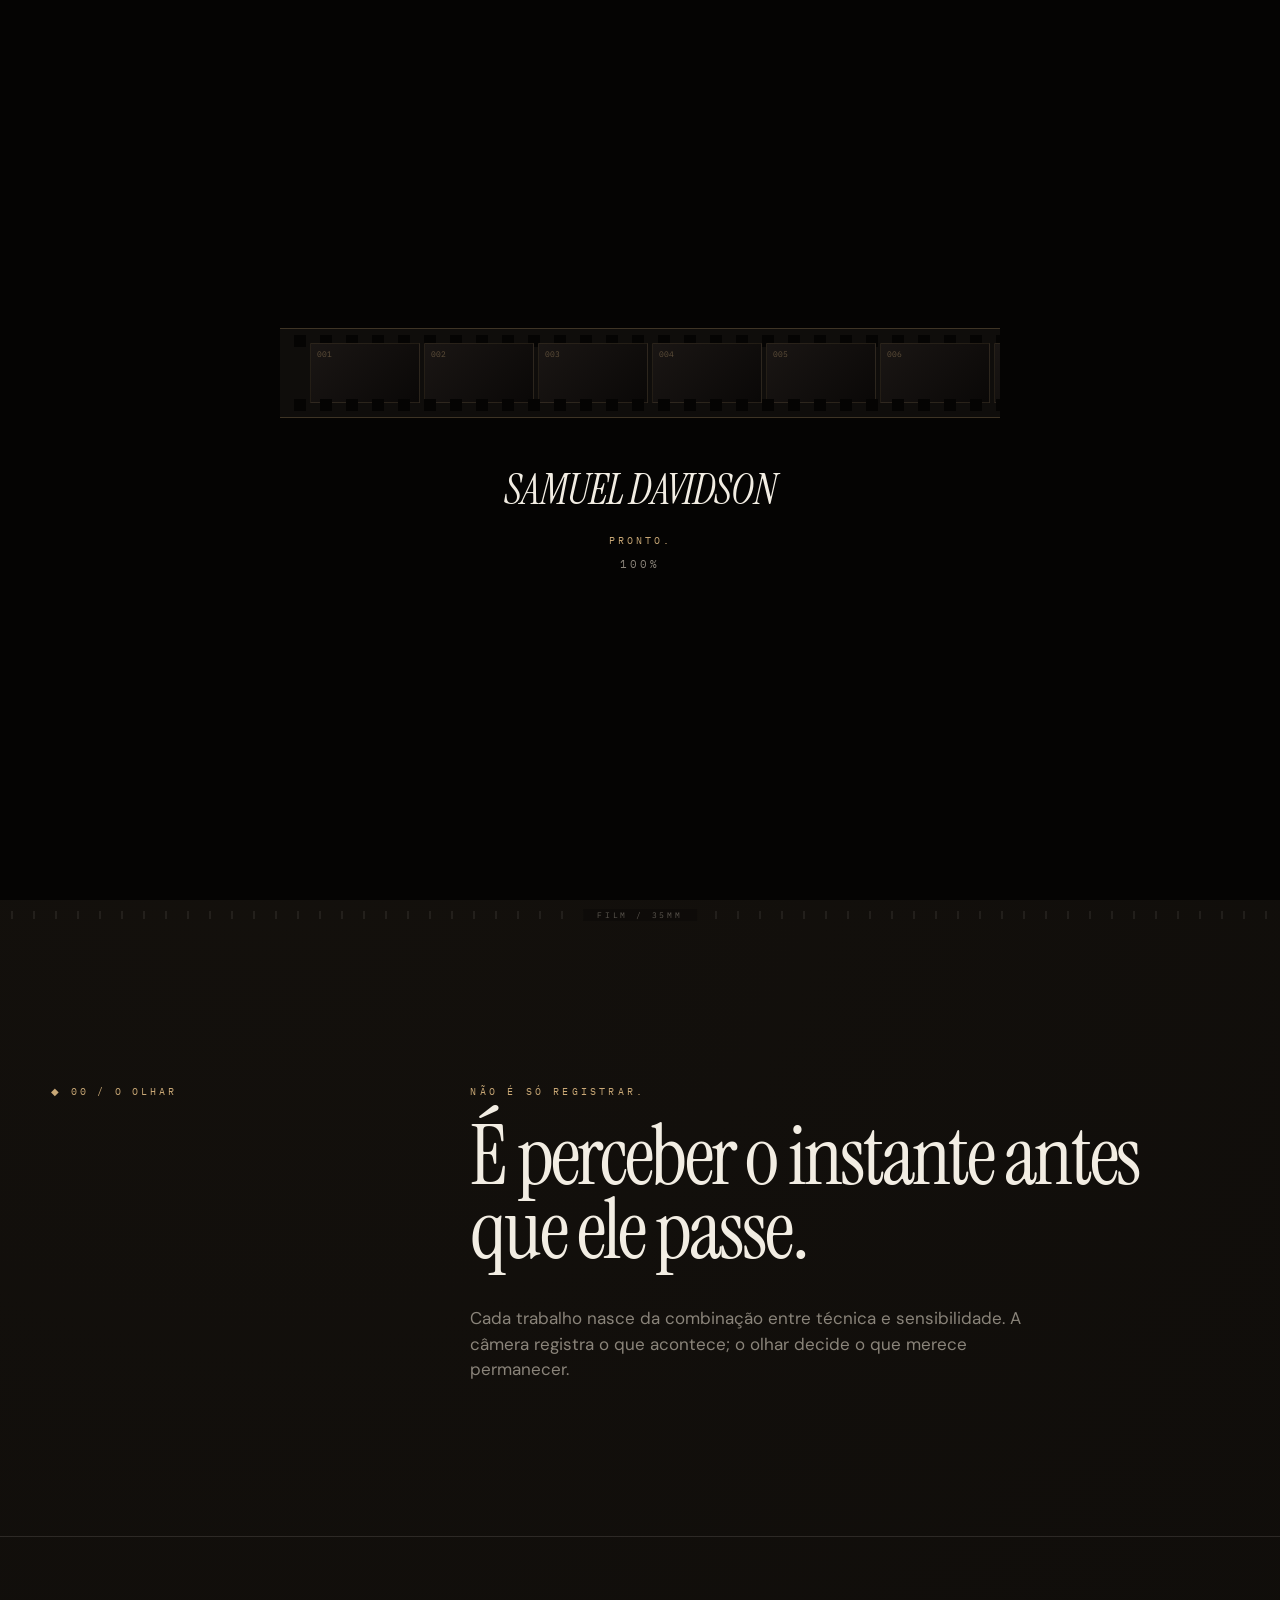
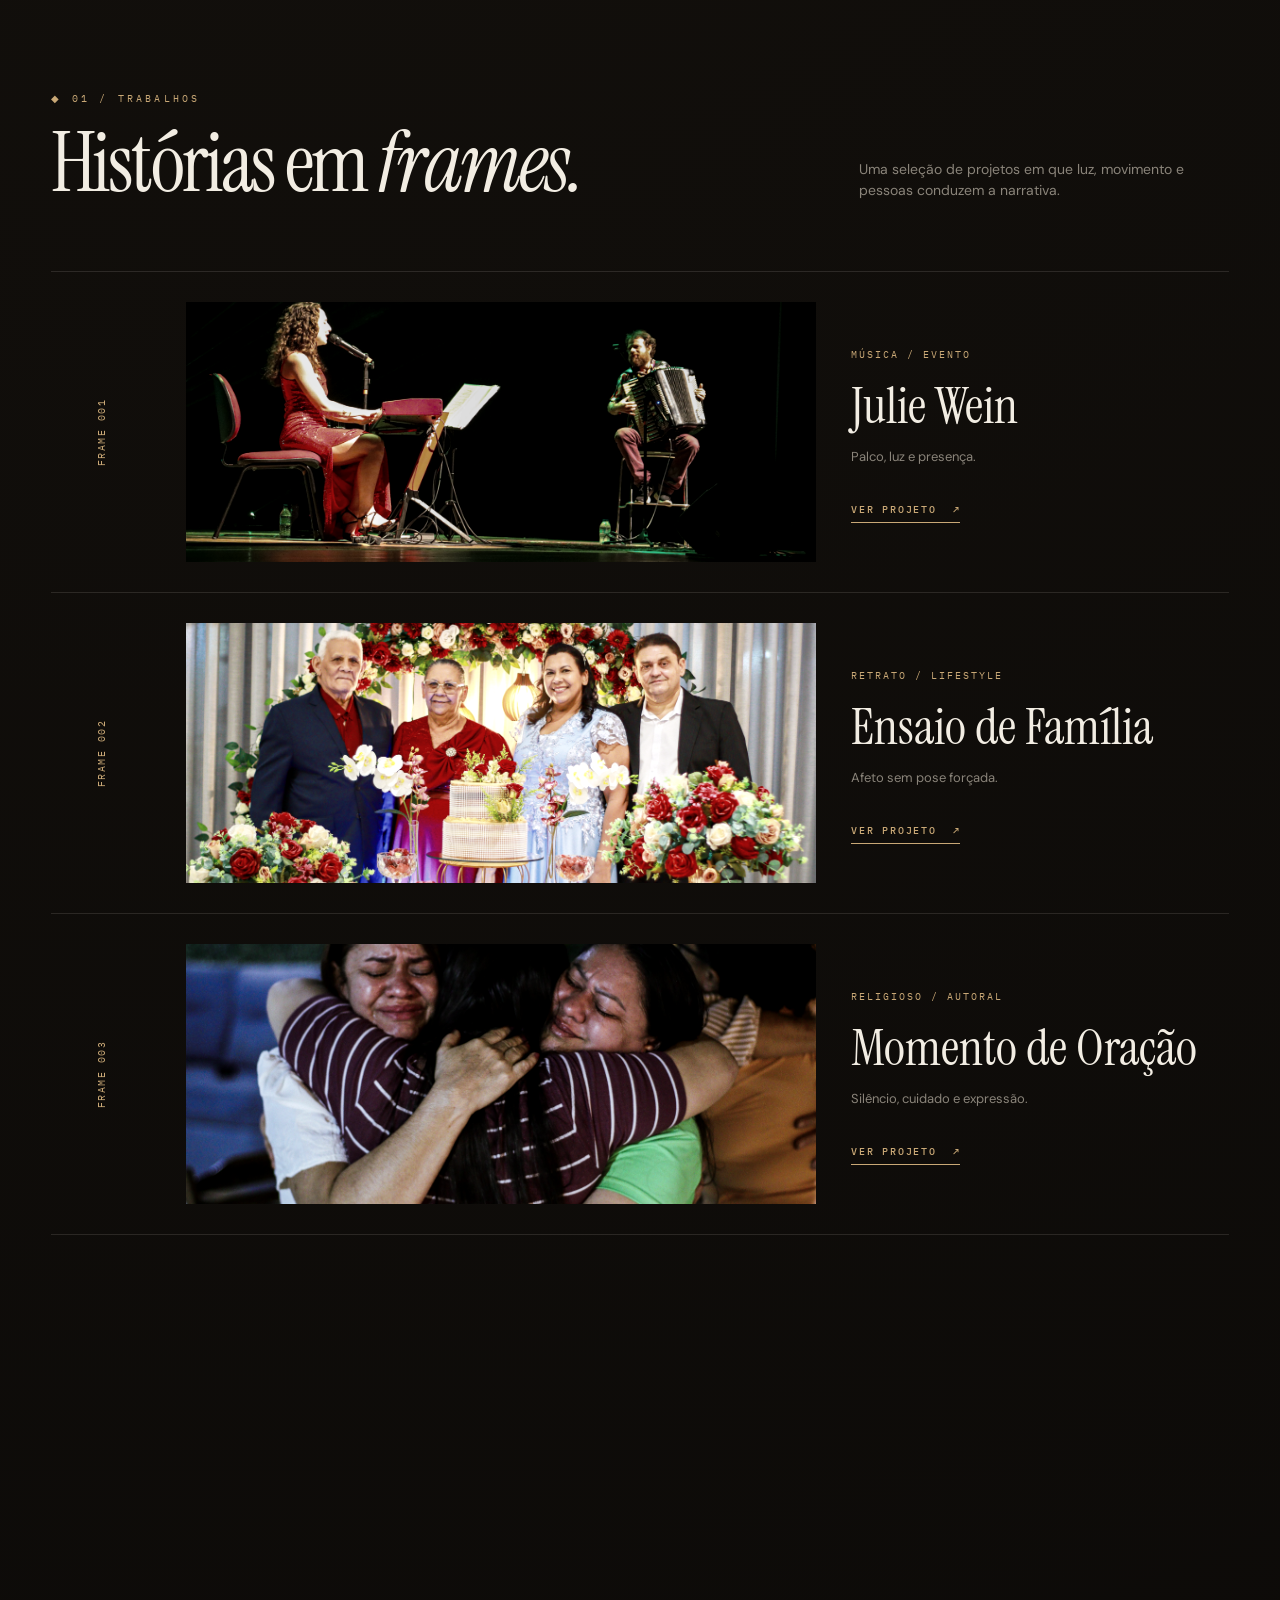
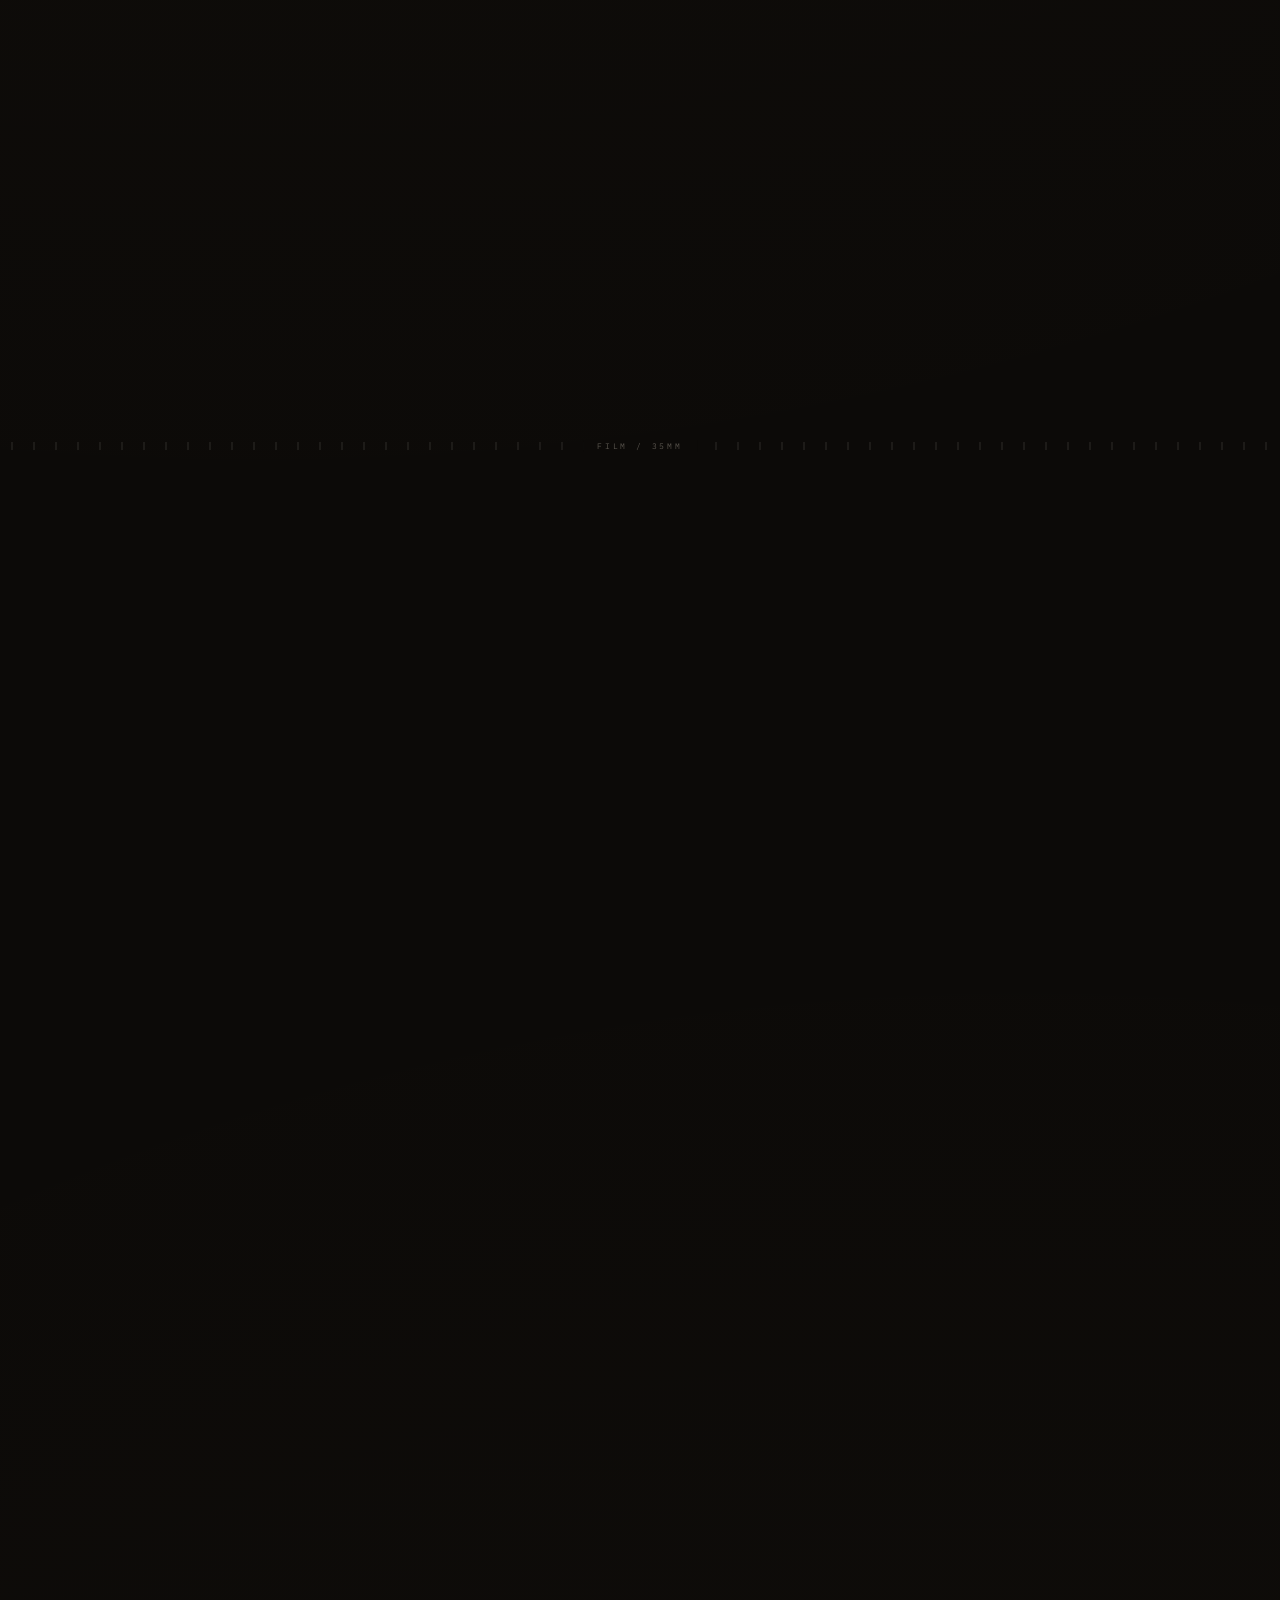
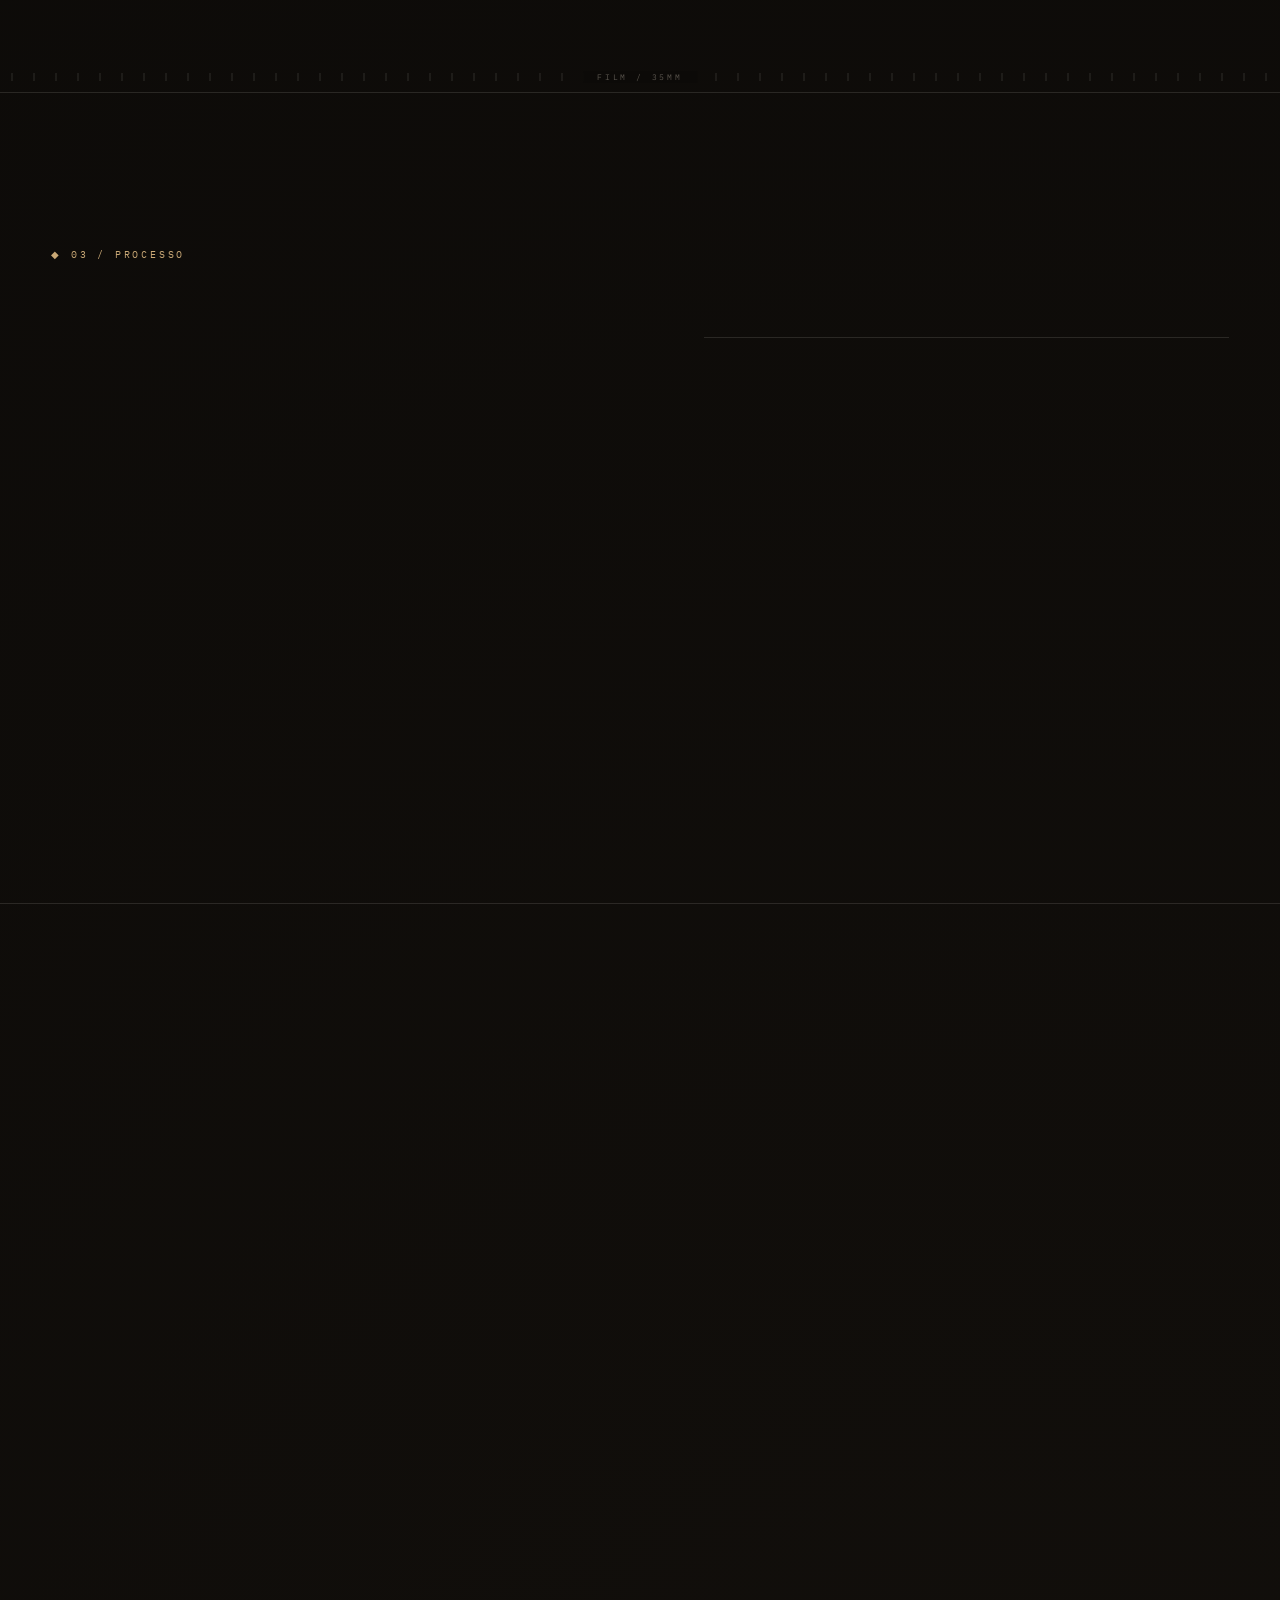
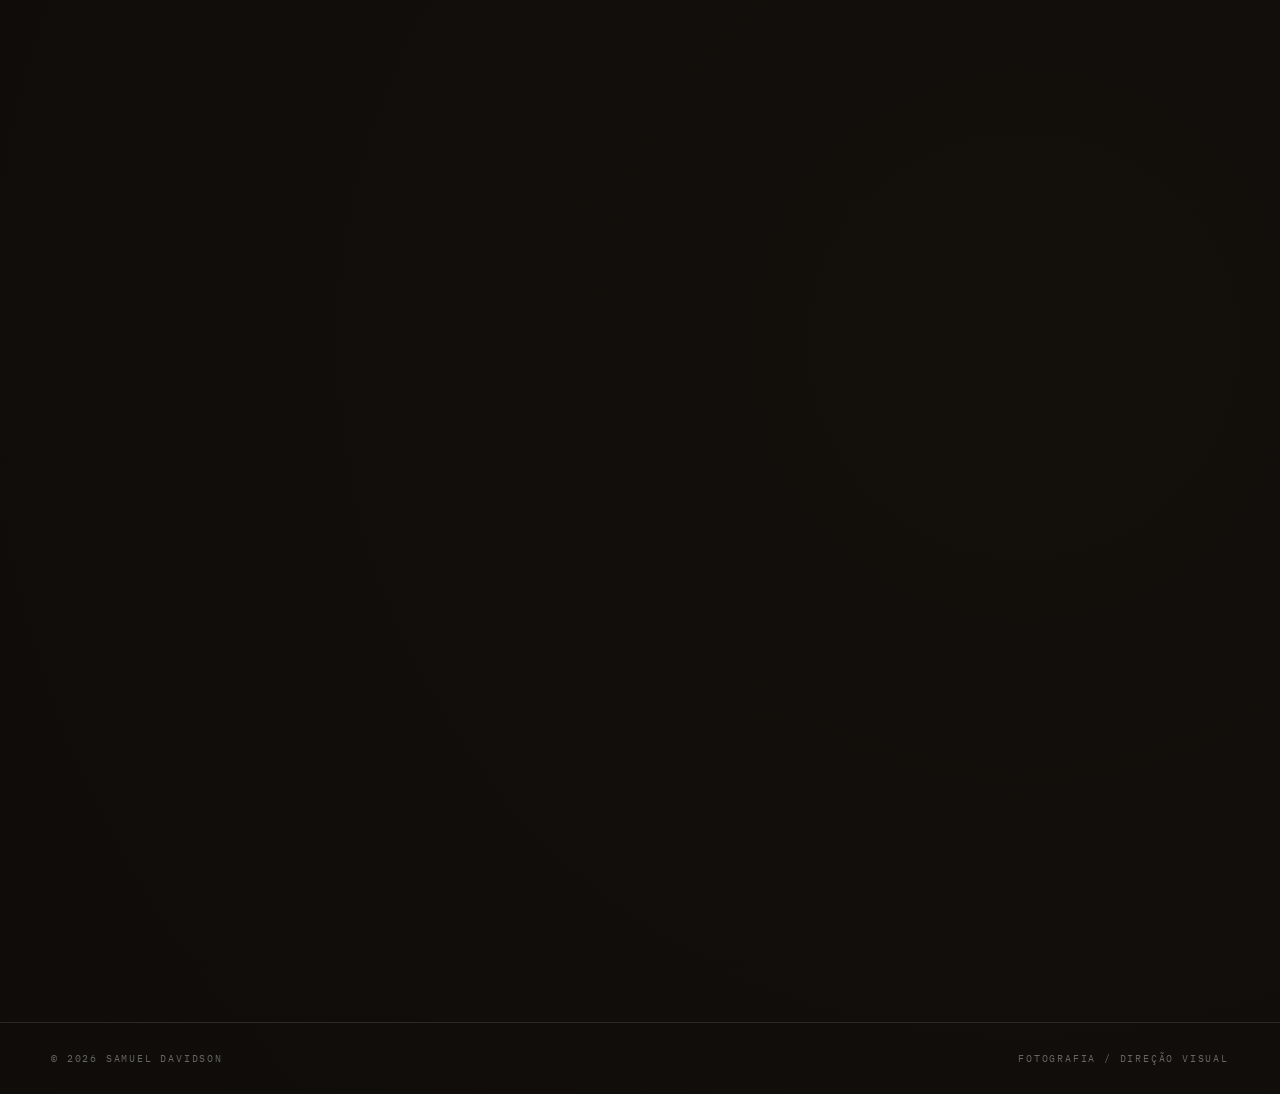
==== commit bdbe1c8b: "novo layout" ====
--- a/index.html
+++ b/index.html
@@ -9,15 +9,41 @@
 
   <link rel="preconnect" href="https://fonts.googleapis.com">
   <link rel="preconnect" href="https://fonts.gstatic.com" crossorigin>
-  <link href="https://fonts.googleapis.com/css2?family=DM+Sans:wght@400;500;600;700&family=Instrument+Serif:ital@0;1&display=swap" rel="stylesheet">
+  <link href="https://fonts.googleapis.com/css2?family=DM+Sans:wght@400;500;600;700&family=IBM+Plex+Mono:wght@400;500&family=Instrument+Serif:ital@0;1&display=swap" rel="stylesheet">
   <link rel="stylesheet" href="assets/css/style.css">
 </head>
 <body>
+
+  <!-- ===== PRELOADER / FILME ENTRANDO NA CÂMERA ===== -->
+  <div class="preloader" id="preloader">
+    <div class="preloader-strip">
+      <div class="preloader-frames" id="filmFrames">
+        <div class="preloader-frame" data-num="001"></div>
+        <div class="preloader-frame" data-num="002"></div>
+        <div class="preloader-frame" data-num="003"></div>
+        <div class="preloader-frame" data-num="004"></div>
+        <div class="preloader-frame" data-num="005"></div>
+        <div class="preloader-frame" data-num="006"></div>
+      </div>
+    </div>
+    <div class="preloader-meta">
+      <strong>Samuel Davidson</strong>
+      <span id="preloaderStatus">Carregando filme...</span>
+      <div class="preloader-counter" id="preloaderCounter">000%</div>
+    </div>
+  </div>
+
+  <!-- ===== CURSOR CÂMERA ===== -->
+  <div class="camera-cursor" id="cameraCursor" aria-hidden="true">
+    <span class="cross-v"></span>
+    <span class="cross-h"></span>
+  </div>
+
+  <!-- ===== GRÃO + LINHA DE SCROLL ===== -->
   <div class="noise" aria-hidden="true"></div>
   <div class="scroll-line"><span></span></div>
 
-
-  <header class="site-header">
+  <header class="site-header" id="siteHeader">
     <a class="logo" href="#inicio" aria-label="Samuel Davidson — início">
       <span>SD</span><b>Samuel Davidson</b>
     </a>
@@ -39,19 +65,21 @@
       </div>
       <div class="hero-top"><span>Fotografia / Direção visual</span><span>Fortaleza — CE</span></div>
       <div class="hero-title">
-        <p class="eyebrow">Samuel Davidson</p>
+        <p class="eyebrow">◆ Samuel Davidson</p>
         <h1>Olhar<br><em>direcionado.</em></h1>
         <p class="hero-intro">Retratos, eventos e histórias transformadas em imagem — com presença, direção e intenção.</p>
       </div>
       <div class="hero-bottom">
         <span>Scroll para explorar</span>
         <span class="scroll-mark">↓</span>
-        <span>01 / 05</span>
+        <span>FRAME 01 / 06</span>
       </div>
     </section>
 
+    <div class="film-divider" aria-hidden="true"></div>
+
     <section class="manifesto section-pad">
-      <div class="section-index">00 / O OLHAR</div>
+      <div class="section-index">◆ 00 / O OLHAR</div>
       <div class="manifesto-copy">
         <p class="eyebrow">Não é só registrar.</p>
         <h2>É perceber o instante antes que ele passe.</h2>
@@ -61,75 +89,76 @@
 
     <section class="works section-pad" id="trabalhos">
       <div class="section-heading">
-        <div><span class="eyebrow">01 / Trabalhos</span><h2>Histórias em <em>frames.</em></h2></div>
+        <div><span class="eyebrow">◆ 01 / Trabalhos</span><h2>Histórias em <em>frames.</em></h2></div>
         <p>Uma seleção de projetos em que luz, movimento e pessoas conduzem a narrativa.</p>
       </div>
 
       <div class="work-list">
         <a class="work-item magnetic-area" href="projetos/julie-wein.html" data-cursor="OPEN">
-          <div class="work-number">01</div>
+          <div class="work-number">FRAME 001</div>
           <div class="work-image"><img src="assets/webp/camdavx-415.webp" alt="Julie Wein no palco" loading="lazy"></div>
           <div class="work-info"><span>Música / Evento</span><h3>Julie Wein</h3><p>Palco, luz e presença.</p><b>Ver projeto <i>↗</i></b></div>
         </a>
         <a class="work-item magnetic-area" href="projetos/ensaios-familia.html" data-cursor="OPEN">
-          <div class="work-number">02</div>
+          <div class="work-number">FRAME 002</div>
           <div class="work-image"><img src="assets/webp/IMG_2512.webp" alt="Ensaio de família" loading="lazy"></div>
           <div class="work-info"><span>Retrato / Lifestyle</span><h3>Ensaio de Família</h3><p>Afeto sem pose forçada.</p><b>Ver projeto <i>↗</i></b></div>
         </a>
         <a class="work-item magnetic-area" href="projetos/momento-oracao.html" data-cursor="OPEN">
-          <div class="work-number">03</div>
+          <div class="work-number">FRAME 003</div>
           <div class="work-image"><img src="assets/webp/IMG_2003.webp" alt="Momento de oração" loading="lazy"></div>
           <div class="work-info"><span>Religioso / Autoral</span><h3>Momento de Oração</h3><p>Silêncio, cuidado e expressão.</p><b>Ver projeto <i>↗</i></b></div>
         </a>
         <a class="work-item magnetic-area" href="projetos/aniversarios.html" data-cursor="OPEN">
-          <div class="work-number">04</div>
+          <div class="work-number">FRAME 004</div>
           <div class="work-image"><img src="assets/IMG_9552.jpg" alt="Aniversários" loading="lazy"></div>
-          <div class="work-info"><span>Aniversários / Autoral</span><h3>Aniversários</h3><p>espontaneidade, carinho e muito amor envolvido.</p><b>Ver projeto <i>↗</i></b></div>
+          <div class="work-info"><span>Aniversários / Autoral</span><h3>Aniversários</h3><p>Espontaneidade, carinho e muito amor envolvido.</p><b>Ver projeto <i>↗</i></b></div>
         </a>
-          <a class="work-item magnetic-area" href="projetos/ensaios.html" data-cursor="OPEN">
-          <div class="work-number">05</div>
+        <a class="work-item magnetic-area" href="projetos/ensaios.html" data-cursor="OPEN">
+          <div class="work-number">FRAME 005</div>
           <div class="work-image"><img src="assets/webp/IMG_7982.webp" alt="Ensaios personalizados" loading="lazy"></div>
-          <div class="work-info"><span>Ensaios Personalizados / Autoral</span><h3>Ensaios Personalizados</h3><p>poses e movimentos pensados de forma estratégica.</p><b>Ver projeto <i>↗</i></b></div>
+          <div class="work-info"><span>Ensaios Personalizados / Autoral</span><h3>Ensaios Personalizados</h3><p>Poses e movimentos pensados de forma estratégica.</p><b>Ver projeto <i>↗</i></b></div>
         </a>
       </div>
     </section>
 
+    <div class="film-divider" aria-hidden="true"></div>
+
     <section class="gallery-section section-pad" id="ensaios">
       <div class="section-heading gallery-heading">
-        <div><span class="eyebrow">02 / Galeria</span><h2>Momentos que<br><em>continuam.</em></h2></div>
+        <div><span class="eyebrow">◆ 02 / Galeria</span><h2>Momentos que<br><em>continuam.</em></h2></div>
         <p>Arraste, role ou passe o mouse. A galeria foi pensada para ser explorada, não apenas percorrida.</p>
       </div>
       <div class="horizontal-gallery" data-horizontal>
         <figure class="gallery-frame gallery-frame-wide" data-lightbox data-caption="Fotografia automotiva">
-          <img src="assets/webp/IMG_4914.webp" alt="Fotografia automotiva" loading="lazy"><figcaption>01 / Automotiva</figcaption>
+          <img src="assets/webp/IMG_4914.webp" alt="Fotografia automotiva" loading="lazy"><figcaption>FRAME 01 / Automotiva</figcaption>
         </figure>
         <figure class="gallery-frame" data-lightbox data-caption="Memórias que marcam">
-          <img src="assets/webp/IMG_1786.webp" alt="Memórias que marcam" loading="lazy"><figcaption>02 / Memórias</figcaption>
+          <img src="assets/webp/IMG_1786.webp" alt="Memórias que marcam" loading="lazy"><figcaption>FRAME 02 / Memórias</figcaption>
         </figure>
         <figure class="gallery-frame" data-lightbox data-caption="Detalhes que chamaram atenção">
-          <img src="assets/webp/IMG_1394.webp" alt="Detalhes" loading="lazy"><figcaption>03 / Detalhes</figcaption>
+          <img src="assets/webp/IMG_1394.webp" alt="Detalhes" loading="lazy"><figcaption>FRAME 03 / Detalhes</figcaption>
         </figure>
         <figure class="gallery-frame" data-lightbox data-caption="Adrenalina em movimento">
-          <img src="assets/webp/IMG_4139.webp" alt="Motocross" loading="lazy"><figcaption>04 / Movimento</figcaption>
+          <img src="assets/webp/IMG_4139.webp" alt="Motocross" loading="lazy"><figcaption>FRAME 04 / Movimento</figcaption>
         </figure>
         <figure class="gallery-frame gallery-frame-tall" data-lightbox data-caption="Segundos que ficam eternos">
-          <img src="assets/IMG_111111.jpeg" alt="Ação e movimento" loading="lazy"><figcaption>05 / Eternidades</figcaption>
+          <img src="assets/IMG_111111.jpeg" alt="Ação e movimento" loading="lazy"><figcaption>FRAME 05 / Eternidades</figcaption>
         </figure>
-         <figure class="gallery-frame gallery-frame-tall" data-lightbox data-caption="Conquistas que marcam">
-          <img src="assets/webp/IMG_4346.webp" alt="Ação e movimento" loading="lazy"><figcaption>06 / Conquistas</figcaption>
+        <figure class="gallery-frame gallery-frame-tall" data-lightbox data-caption="Conquistas que marcam">
+          <img src="assets/webp/IMG_4346.webp" alt="Ação e movimento" loading="lazy"><figcaption>FRAME 06 / Conquistas</figcaption>
         </figure>
-        <!-- <figure class="gallery-frame gallery-frame-tall" data-lightbox data-caption="Aventuras únicas">
-          <img src="assets/IMG_4005.jpg" alt="Ação e movimento" loading="lazy"><figcaption>07 / Aventuas</figcaption>
-        </figure> -->
         <figure class="gallery-frame gallery-frame-tall" data-lightbox data-caption="Momentos desafiadores">
-          <img src="assets/webp/IMG_1150.webp" alt="Ação e movimento" loading="lazy"><figcaption>07 / Momentos</figcaption>
+          <img src="assets/webp/IMG_1150.webp" alt="Ação e movimento" loading="lazy"><figcaption>FRAME 07 / Momentos</figcaption>
         </figure>
         <div class="gallery-end"><span>FIM DA SESSÃO</span><strong>↘</strong></div>
       </div>
     </section>
 
+    <div class="film-divider" aria-hidden="true"></div>
+
     <section class="process section-pad">
-      <div class="section-index">03 / PROCESSO</div>
+      <div class="section-index">◆ 03 / PROCESSO</div>
       <div class="process-layout">
         <div class="process-copy"><span class="eyebrow">Por trás da fotografia</span><h2>Antes do<br><em>clique.</em></h2><p>Direção, enquadramento, luz e timing fazem parte da imagem final. O resultado começa muito antes do disparo.</p></div>
         <div class="process-steps">
@@ -142,11 +171,11 @@
 
     <section class="about section-pad" id="sobre">
       <div class="about-image" data-parallax="0.02"><img src="assets/perfil2.jpeg" alt="Samuel Davidson" loading="lazy"></div>
-      <div class="about-copy"><span class="eyebrow">04 / Sobre</span><h2>Fotografia com<br><em>presença.</em></h2><p>Sou Samuel Davidson, fotógrafo com atuação em ensaios, eventos, congressos, espetáculos e projetos audiovisuais. Meu trabalho procura unir técnica, direção e sensibilidade para transformar cenas reais em imagens que continuam falando depois do evento.</p><div class="about-meta"><span>Fortaleza e região metropolitana</span><span>+2 anos de experiência</span><span>Ensaios · Eventos · Lifestyle · Comercial</span></div></div>
+      <div class="about-copy"><span class="eyebrow">◆ 04 / Sobre</span><h2>Fotografia com<br><em>presença.</em></h2><p>Sou Samuel Davidson, fotógrafo com atuação em ensaios, eventos, congressos, espetáculos e projetos audiovisuais. Meu trabalho procura unir técnica, direção e sensibilidade para transformar cenas reais em imagens que continuam falando depois do evento.</p><div class="about-meta"><span>Fortaleza e região metropolitana</span><span>+2 anos de experiência</span><span>Ensaios · Eventos · Lifestyle · Comercial</span></div></div>
     </section>
 
     <section class="contact section-pad" id="contato">
-      <div class="contact-top"><span class="eyebrow">05 / Contato</span><span>Disponível conforme agendamento</span></div>
+      <div class="contact-top"><span class="eyebrow">◆ 05 / Contato</span><span>Disponível conforme agendamento</span></div>
       <h2>Tem uma história<br>para <em>contar?</em></h2> <br>
       <div class="contact-bottom"><p>Vamos conversar sobre o próximo ensaio, evento ou projeto.</p><a class="contact-link magnetic" href="https://wa.me/5585986258448?text=Olá!%20Vi%20seu%20portfólio%20e%20gostaria%20de%20solicitar%20um%20orçamento." target="_blank" rel="noopener">Falar no WhatsApp <span>↗</span></a></div>
       <div class="contact-details"><a href="mailto:contato.camdavidson@gmail.com">contato.camdavidson@gmail.com</a><a href="https://www.instagram.com/davidson.lens" target="_blank" rel="noopener">@davidson.lens</a><span>Maracanaú / Fortaleza — CE</span></div>
@@ -160,156 +189,5 @@
   </div>
 
   <script src="assets/js/main.js"></script>
-  <script>
-    (() => {
-  const $ = (s, root = document) => root.querySelector(s);
-  const $$ = (s, root = document) => [...root.querySelectorAll(s)];
-
-  $('#year') && ($('#year').textContent = new Date().getFullYear());
-
-  // Barra de progresso.
-  const progress = $('.scroll-line span');
-  const updateProgress = () => {
-    if (!progress) return;
-    const max = document.documentElement.scrollHeight - innerHeight;
-    progress.style.width = `${max ? (scrollY / max) * 100 : 0}%`;
-  };
-  addEventListener('scroll', updateProgress, {passive:true}); updateProgress();
-
-  // Entrada suave dos elementos.
-  const reveal = new IntersectionObserver(entries => {
-    entries.forEach(entry => { if (entry.isIntersecting) { entry.target.classList.add('visible'); reveal.unobserve(entry.target); } });
-  }, {threshold:.12});
-  $$('.work-item, .manifesto-copy, .process-copy, .process-steps article, .about-copy, .section-heading, .gallery-frame, .contact').forEach(el => { el.classList.add('reveal'); reveal.observe(el); });
-
- 
-
-  // Botões magnéticos — pequeno movimento, sem exagero.
-  if (finePointer) {
-    $$('.magnetic').forEach(el => {
-      el.addEventListener('pointermove', e => {
-        const r = el.getBoundingClientRect();
-        const x = (e.clientX - r.left - r.width/2) * .12;
-        const y = (e.clientY - r.top - r.height/2) * .12;
-        el.style.transform = `translate(${x}px,${y}px)`;
-      });
-      el.addEventListener('pointerleave', () => el.style.transform = '');
-    });
-  }
-
- // Galeria horizontal
-const horizontal = $('[data-horizontal]');
-
-if (horizontal) {
-
-  // Desktop: mouse wheel controla a galeria horizontal
-  if (finePointer) {
-    horizontal.addEventListener('wheel', e => {
-      if (Math.abs(e.deltaY) > Math.abs(e.deltaX)) {
-        e.preventDefault();
-        horizontal.scrollLeft += e.deltaY * 1.15;
-      }
-    }, { passive: false });
-  }
-
-  // Passagem automática
-  let galleryTimer;
-  let galleryPaused = false;
-
-  const startGallery = () => {
-    clearInterval(galleryTimer);
-
-    galleryTimer = setInterval(() => {
-
-      if (galleryPaused) return;
-
-      const maxScroll = horizontal.scrollWidth - horizontal.clientWidth;
-
-      if (horizontal.scrollLeft >= maxScroll - 5) {
-        horizontal.scrollTo({
-          left: 0,
-          behavior: 'smooth'
-        });
-      } else {
-        horizontal.scrollBy({
-          left: window.innerWidth <= 600
-            ? window.innerWidth * 0.78 + 18
-            : window.innerWidth * 0.55,
-          behavior: 'smooth'
-        });
-      }
-
-    }, 3500);
-  };
-
-  // Pausa quando o usuário interage
-  horizontal.addEventListener('mouseenter', () => {
-    galleryPaused = true;
-  });
-
-  horizontal.addEventListener('mouseleave', () => {
-    galleryPaused = false;
-  });
-
-  horizontal.addEventListener('touchstart', () => {
-    galleryPaused = true;
-  }, { passive: true });
-
-  horizontal.addEventListener('touchend', () => {
-    setTimeout(() => {
-      galleryPaused = false;
-    }, 2500);
-  }, { passive: true });
-
-  horizontal.addEventListener('pointerdown', () => {
-    galleryPaused = true;
-  });
-
-  horizontal.addEventListener('pointerup', () => {
-    setTimeout(() => {
-      galleryPaused = false;
-    }, 2500);
-  });
-
-  startGallery();
-}
- 
-
-  // Menu mobile.
-  const menu = $('.menu-toggle'), nav = $('.site-nav');
-  if (menu && nav) {
-    menu.addEventListener('click', () => {
-      const open = menu.getAttribute('aria-expanded') === 'true';
-      menu.setAttribute('aria-expanded', String(!open)); nav.classList.toggle('open', !open);
-    });
-    $$('a', nav).forEach(a => a.addEventListener('click', () => { menu.setAttribute('aria-expanded','false'); nav.classList.remove('open'); }));
-  }
-
-  // Lightbox com teclado e navegação.
-  const lightbox = $('.lightbox');
-  const lightboxItems = $$('[data-lightbox]');
-  if (lightbox && lightboxItems.length) {
-    const image = $('.lightbox-media img', lightbox), caption = $('.lightbox-caption', lightbox);
-    let current = 0;
-    const open = index => {
-      current = index;
-      const source = lightboxItems[current];
-      const img = $('img', source);
-      image.src = img.currentSrc || img.src; image.alt = img.alt || '';
-      caption.textContent = source.dataset.caption || img.alt || '';
-      lightbox.classList.add('open'); lightbox.setAttribute('aria-hidden','false'); document.body.classList.add('locked');
-    };
-    const close = () => { lightbox.classList.remove('open'); lightbox.setAttribute('aria-hidden','true'); document.body.classList.remove('locked'); };
-    const next = dir => open((current + dir + lightboxItems.length) % lightboxItems.length);
-    lightboxItems.forEach((item, index) => item.addEventListener('click', () => open(index)));
-    $('.lightbox-close', lightbox)?.addEventListener('click', close);
-    $('.lightbox-prev', lightbox)?.addEventListener('click', () => next(-1));
-    $('.lightbox-next', lightbox)?.addEventListener('click', () => next(1));
-    lightbox.addEventListener('click', e => { if (e.target === lightbox) close(); });
-    addEventListener('keydown', e => { if (!lightbox.classList.contains('open')) return; if (e.key === 'Escape') close(); if (e.key === 'ArrowRight') next(1); if (e.key === 'ArrowLeft') next(-1); });
-  }
-})();
-
-  </script>
 </body>
-</html>
+</html>
--- a/assets/css/style.css
+++ b/assets/css/style.css
@@ -1,96 +1,238 @@
 :root {
-  --bg: #090909;
-  --paper: #f0ede6;
-  --muted: #9b9a95;
-  --line: rgba(240, 237, 230, .14);
-  --soft: rgba(240, 237, 230, .06);
-  --accent: #d5d0c6;
+  --bg: #0c0a08;
+  --paper: #f2ede3;
+  --muted: #8a847a;
+  --line: rgba(242, 237, 227, .12);
+  --soft: rgba(242, 237, 227, .05);
+  --accent: #c9a876;         /* Âmbar quente — luz de tungstênio */
+  --accent-deep: #8a6b3f;
+  --film-strip: #141210;
   --max: 1380px;
   --serif: "Instrument Serif", Georgia, serif;
   --sans: "DM Sans", Arial, sans-serif;
-}
-
-* {
-  box-sizing: border-box;
-  margin: 0;
-  padding: 0
-}
-
-html {
-  scroll-behavior: smooth
-}
+  --mono: "IBM Plex Mono", "Courier New", monospace;
+}
+
+/* ==== Fonte mono pra reforçar estética técnica/analógica ==== */
+@import url('https://fonts.googleapis.com/css2?family=IBM+Plex+Mono:wght@400;500&display=swap');
+
+* { box-sizing: border-box; margin: 0; padding: 0; }
+html { scroll-behavior: smooth; }
 
 body {
   background: var(--bg);
   color: var(--paper);
   font-family: var(--sans);
   line-height: 1.5;
-  overflow-x: hidden
-}
-
-body.locked {
-  overflow: hidden
-}
-
-a {
-  color: inherit;
-  text-decoration: none
-}
-
-img {
-  display: block;
-  width: 100%
-}
-
-button {
-  font: inherit;
-  color: inherit;
-  background: none;
-  border: 0
-}
-
-.noise {
+  overflow-x: hidden;
+  /* Textura de grão global — mais visível que antes */
+  background-image:
+    radial-gradient(circle at 20% 10%, rgba(201, 168, 118, .04) 0%, transparent 45%),
+    radial-gradient(circle at 80% 90%, rgba(201, 168, 118, .03) 0%, transparent 40%);
+}
+
+body.locked { overflow: hidden; }
+
+a { color: inherit; text-decoration: none; }
+img { display: block; width: 100%; }
+button { font: inherit; color: inherit; background: none; border: 0; }
+
+/* ============================================================
+   PRELOADER — "FILME ENTRANDO NA CÂMERA"
+   ============================================================ */
+.preloader {
   position: fixed;
   inset: 0;
-  z-index: 1000;
+  background: #050403;
+  z-index: 5000;
+  display: flex;
+  flex-direction: column;
+  justify-content: center;
+  align-items: center;
+  gap: 40px;
+  transition: opacity 1s ease, visibility 1s ease;
+}
+
+.preloader.hidden {
+  opacity: 0;
+  visibility: hidden;
+}
+
+/* Rolo de filme passando */
+.preloader-strip {
+  position: relative;
+  width: min(80vw, 720px);
+  height: 90px;
+  background: #0f0d0b;
+  border-top: 1px solid rgba(201, 168, 118, .25);
+  border-bottom: 1px solid rgba(201, 168, 118, .25);
+  overflow: hidden;
+  display: flex;
+  align-items: center;
+}
+
+/* Perfurações do filme (buracos retangulares) */
+.preloader-strip::before,
+.preloader-strip::after {
+  content: "";
+  position: absolute;
+  left: 0;
+  right: 0;
+  height: 12px;
+  background-image: repeating-linear-gradient(
+    90deg,
+    transparent 0 14px,
+    #050403 14px 26px
+  );
+  background-size: 26px 12px;
+}
+.preloader-strip::before { top: 6px; }
+.preloader-strip::after { bottom: 6px; }
+
+/* Fotogramas que passam dentro do rolo */
+.preloader-frames {
+  display: flex;
+  gap: 4px;
+  padding: 0 30px;
+  animation: filmRoll 3s linear infinite;
+  white-space: nowrap;
+}
+
+.preloader-frame {
+  flex: 0 0 auto;
+  width: 110px;
+  height: 60px;
+  background: linear-gradient(135deg, #1a1614 0%, #0a0807 100%);
+  border: 1px solid rgba(201, 168, 118, .12);
+  position: relative;
+}
+
+.preloader-frame::after {
+  content: attr(data-num);
+  position: absolute;
+  top: 4px;
+  left: 6px;
+  font-family: var(--mono);
+  font-size: 8px;
+  color: rgba(201, 168, 118, .4);
+}
+
+@keyframes filmRoll {
+  from { transform: translateX(0); }
+  to { transform: translateX(-50%); }
+}
+
+.preloader-meta {
+  text-align: center;
+  font-family: var(--mono);
+  font-size: 10px;
+  letter-spacing: .3em;
+  text-transform: uppercase;
+  color: var(--accent);
+}
+
+.preloader-meta strong {
+  display: block;
+  font-family: var(--serif);
+  font-size: 42px;
+  font-weight: 400;
+  letter-spacing: -.02em;
+  color: var(--paper);
+  margin-bottom: 12px;
+  font-style: italic;
+}
+
+.preloader-counter {
+  font-family: var(--mono);
+  font-size: 11px;
+  color: var(--muted);
+  margin-top: 8px;
+}
+
+/* ============================================================
+   CURSOR — ANEL DE FOCO (DSLR)
+   ============================================================ */
+.camera-cursor {
+  position: fixed;
+  top: 0; left: 0;
+  width: 60px; height: 60px;
+  margin: -30px 0 0 -30px;
+  border: 1px solid rgba(242, 237, 227, .55);
+  border-radius: 50%;
   pointer-events: none;
-  opacity: .035;
-  background-image: url("data:image/svg+xml,%3Csvg xmlns='http://www.w3.org/2000/svg' width='140' height='140'%3E%3Cfilter id='n'%3E%3CfeTurbulence type='fractalNoise' baseFrequency='.85' numOctaves='2' stitchTiles='stitch'/%3E%3C/filter%3E%3Crect width='100%25' height='100%25' filter='url(%23n)'/%3E%3C/svg%3E")
-}
-
+  z-index: 1500;
+  mix-blend-mode: difference;
+  transition: width .3s ease, height .3s ease, margin .3s ease, border-color .3s;
+  display: none;
+}
+
+.camera-cursor::before,
+.camera-cursor::after,
+.camera-cursor .cross-v,
+.camera-cursor .cross-h {
+  content: "";
+  position: absolute;
+  background: rgba(242, 237, 227, .7);
+}
+.camera-cursor::before,
+.camera-cursor .cross-h { height: 1px; width: 10px; top: 50%; }
+.camera-cursor::after,
+.camera-cursor .cross-v { width: 1px; height: 10px; left: 50%; }
+.camera-cursor::before { left: -14px; }
+.camera-cursor::after { top: -14px; }
+.camera-cursor .cross-h { right: -14px; }
+.camera-cursor .cross-v { bottom: -14px; }
+
+.camera-cursor.focused {
+  width: 90px; height: 90px;
+  margin: -45px 0 0 -45px;
+  border-color: var(--accent);
+}
+
+@media (pointer: fine) {
+  .camera-cursor { display: block; }
+}
+
+/* ============================================================
+   LINHA DE SCROLL — "AVANÇO DE FILME"
+   ============================================================ */
 .scroll-line {
   position: fixed;
-  top: 0;
-  left: 0;
-  right: 0;
-  height: 2px;
-  background: rgba(255, 255, 255, .08);
-  z-index: 1100
-}
-
+  top: 0; left: 0; right: 0;
+  height: 3px;
+  background: rgba(255, 255, 255, .05);
+  z-index: 1100;
+}
 .scroll-line span {
   display: block;
+  height: 100%;
   width: 0;
-  height: 100%;
-  background: var(--paper)
-}
-
+  background: linear-gradient(90deg, var(--accent-deep), var(--accent), var(--paper));
+  box-shadow: 0 0 12px rgba(201, 168, 118, .5);
+}
+
+/* ============================================================
+   HEADER
+   ============================================================ */
 .site-header {
   position: fixed;
-  top: 0;
-  left: 0;
-  right: 0;
+  top: 0; left: 0; right: 0;
   height: 82px;
   z-index: 900;
   display: flex;
   align-items: center;
   justify-content: space-between;
   padding: 0 clamp(22px, 4vw, 64px);
-
   color: #fff;
-
-
-  text-shadow: 0 1px 12px rgba(0, 0, 0, .45);
+  text-shadow: 0 1px 12px rgba(0, 0, 0, .55);
+  transition: background .4s ease, backdrop-filter .4s ease;
+}
+
+.site-header.scrolled {
+  background: rgba(12, 10, 8, .78);
+  backdrop-filter: blur(14px);
+  text-shadow: none;
+  border-bottom: 1px solid var(--line);
 }
 
 .logo {
@@ -98,124 +240,136 @@
   align-items: center;
   gap: 12px;
   font-size: 13px;
-  letter-spacing: .04em
+  letter-spacing: .04em;
 }
 
 .logo span {
-  width: 35px;
-  height: 35px;
+  width: 35px; height: 35px;
   border: 1px solid rgba(255, 255, 255, .55);
   border-radius: 50%;
   display: grid;
   place-items: center;
   font-family: var(--serif);
-  font-size: 16px
-}
-
-.logo b {
-  font-weight: 500
-}
+  font-size: 16px;
+  transition: border-color .3s;
+}
+.logo:hover span { border-color: var(--accent); color: var(--accent); }
+
+.logo b { font-weight: 500; }
 
 .site-nav {
   display: flex;
   gap: 30px;
-  font-size: 12px;
-  text-transform: uppercase;
-  letter-spacing: .13em
-}
-
-.site-nav a {
-  opacity: 1;
-  color: #fff;
-  transition: opacity .25s, color .25s;
-}
-
-.site-nav a:hover {
-  opacity: .7;
-}
+  font-family: var(--mono);
+  font-size: 11px;
+  text-transform: uppercase;
+  letter-spacing: .18em;
+}
+.site-nav a { color: #fff; transition: opacity .25s, color .25s; }
+.site-nav a:hover { color: var(--accent); }
 
 .header-cta {
-  font-size: 12px;
-  text-transform: uppercase;
-  letter-spacing: .12em;
-  border-bottom: 1px solid rgba(255, 255, 255, .5);
-  padding-bottom: 4px
-}
-
-.header-cta span {
-  margin-left: 7px
-}
-
-.menu-toggle {
-  display: none
-}
-
+  font-family: var(--mono);
+  font-size: 10px;
+  text-transform: uppercase;
+  letter-spacing: .16em;
+  border: 1px solid rgba(255, 255, 255, .4);
+  padding: 10px 16px;
+  border-radius: 2px;
+  transition: all .3s ease;
+}
+.header-cta:hover {
+  border-color: var(--accent);
+  color: var(--accent);
+  background: rgba(201, 168, 118, .08);
+}
+.header-cta span { margin-left: 8px; }
+
+.menu-toggle { display: none; }
+
+/* ============================================================
+   HERO
+   ============================================================ */
 .hero {
   height: 100svh;
   min-height: 680px;
   position: relative;
-  overflow: hidden
+  overflow: hidden;
 }
 
 .hero-image-wrap {
   position: absolute;
   inset: -4%;
   transform: translateY(var(--parallax, 0));
-  will-change: transform
+  will-change: transform;
 }
 
 .hero-image {
   height: 100%;
   object-fit: cover;
-  filter: grayscale(.1) contrast(1.08);
-  transform: scale(1.04)
+  /* Tratamento mais analógico */
+  filter: grayscale(.15) contrast(1.12) sepia(.12);
+  transform: scale(1.04);
 }
 
 .hero-shade {
   position: absolute;
   inset: 0;
-  background: linear-gradient(90deg, rgba(0, 0, 0, .72) 0%, rgba(0, 0, 0, .16) 55%, rgba(0, 0, 0, .28)), linear-gradient(0deg, rgba(0, 0, 0, .68), transparent 45%)
-}
-
-.hero-top,
-.hero-bottom {
+  background:
+    linear-gradient(90deg, rgba(0, 0, 0, .78) 0%, rgba(0, 0, 0, .18) 55%, rgba(0, 0, 0, .32)),
+    linear-gradient(0deg, rgba(0, 0, 0, .72), transparent 45%);
+}
+
+/* Vinheta tipo lente */
+.hero::after {
+  content: "";
+  position: absolute;
+  inset: 0;
+  pointer-events: none;
+  background: radial-gradient(ellipse at center, transparent 40%, rgba(0, 0, 0, .55) 100%);
+}
+
+.hero-top, .hero-bottom {
   position: absolute;
   left: clamp(22px, 4vw, 64px);
   right: clamp(22px, 4vw, 64px);
   display: flex;
   justify-content: space-between;
-  text-transform: uppercase;
-  font-size: 10px;
-  letter-spacing: .17em
-}
-
-.hero-top {
-  top: 112px
-}
-
-.hero-bottom {
-  bottom: 34px;
-  align-items: center
-}
-
-.scroll-mark {
-  font-size: 18px
-}
+  font-family: var(--mono);
+  text-transform: uppercase;
+  font-size: 10px;
+  letter-spacing: .22em;
+  color: rgba(242, 237, 227, .85);
+}
+
+.hero-top { top: 112px; }
+.hero-bottom { bottom: 34px; align-items: center; }
+
+/* Contador tipo viewfinder */
+.hero-bottom span:last-child {
+  font-family: var(--mono);
+  color: var(--accent);
+  letter-spacing: .3em;
+}
+
+.scroll-mark { font-size: 18px; }
 
 .hero-title {
   position: absolute;
   left: clamp(22px, 9vw, 150px);
   bottom: 15vh;
-  max-width: 800px
+  max-width: 800px;
+  z-index: 2;
 }
 
 .eyebrow {
   display: block;
-  font-size: 10px;
-  text-transform: uppercase;
-  letter-spacing: .18em;
-  color: #aaa59d;
-  margin-bottom: 17px
+  font-family: var(--mono);
+  font-size: 10px;
+  text-transform: uppercase;
+  letter-spacing: .32em;
+  color: var(--accent);
+  margin-bottom: 20px;
 }
 
 .hero-title h1 {
@@ -223,46 +377,72 @@
   font-size: clamp(72px, 11vw, 168px);
   font-weight: 400;
   line-height: .77;
-  letter-spacing: -.045em
-}
-
+  letter-spacing: -.045em;
+}
 .hero-title h1 em,
 .section-heading h2 em,
 .process h2 em,
 .about h2 em,
-.contact h2 em,
-.inner-hero h1 em,
-.project-intro h1 em {
-  font-style: italic
-}
+.contact h2 em { font-style: italic; }
 
 .hero-intro {
   max-width: 410px;
-  margin-top: 35px;
+  margin-top: 38px;
   font-size: 14px;
-  color: rgba(255, 255, 255, .75)
-}
-
-.section-pad {
-  padding: clamp(100px, 12vw, 190px) max(22px, 4vw)
+  color: rgba(255, 255, 255, .72);
+  border-left: 1px solid var(--accent);
+  padding-left: 18px;
+}
+
+/* ============================================================
+   SEÇÕES
+   ============================================================ */
+.section-pad { padding: clamp(100px, 12vw, 190px) max(22px, 4vw); }
+
+/* Divisor perfurado de filme */
+.film-divider {
+  height: 30px;
+  width: 100%;
+  background-image: repeating-linear-gradient(
+    90deg,
+    transparent 0 20px,
+    var(--line) 20px 22px
+  );
+  background-size: 22px 8px;
+  background-repeat: repeat-x;
+  background-position: center;
+  position: relative;
+  opacity: .6;
+}
+.film-divider::before {
+  content: "FILM / 35MM";
+  position: absolute;
+  left: 50%;
+  top: 50%;
+  transform: translate(-50%, -50%);
+  background: var(--bg);
+  padding: 0 14px;
+  font-family: var(--mono);
+  font-size: 8px;
+  letter-spacing: .35em;
+  color: var(--muted);
 }
 
 .section-index {
-  font-size: 10px;
-  letter-spacing: .17em;
-  color: #73716c
+  font-family: var(--mono);
+  font-size: 10px;
+  letter-spacing: .28em;
+  color: var(--accent);
 }
 
 .manifesto {
   display: grid;
   grid-template-columns: 1fr 2fr;
   gap: 40px;
-  border-bottom: 1px solid var(--line)
-}
-
-.manifesto-copy {
-  max-width: 850px
-}
+  border-bottom: 1px solid var(--line);
+}
+
+.manifesto-copy { max-width: 850px; }
 
 .manifesto-copy h2,
 .section-heading h2,
@@ -272,14 +452,14 @@
   font-weight: 400;
   font-size: clamp(48px, 6.5vw, 94px);
   line-height: .9;
-  letter-spacing: -.035em
+  letter-spacing: -.035em;
 }
 
 .manifesto-text {
   max-width: 560px;
   color: var(--muted);
   margin-top: 38px;
-  font-size: 17px
+  font-size: 17px;
 }
 
 .section-heading {
@@ -287,147 +467,142 @@
   justify-content: space-between;
   align-items: end;
   gap: 50px;
-  margin-bottom: 70px
-}
-
-.section-heading>p {
-  max-width: 370px;
-  color: var(--muted);
-  font-size: 14px
-}
-
-.work-list {
-  border-top: 1px solid var(--line)
-}
+  margin-bottom: 70px;
+}
+.section-heading > p { max-width: 370px; color: var(--muted); font-size: 14px; }
+
+/* ============================================================
+   WORK LIST — reescrita com estética de FICHA DE FILME
+   ============================================================ */
+.work-list { border-top: 1px solid var(--line); }
 
 .work-item {
   display: grid;
-  grid-template-columns: 70px minmax(320px, 1.25fr) minmax(260px, .75fr);
+  grid-template-columns: 100px minmax(320px, 1.25fr) minmax(260px, .75fr);
   gap: 35px;
   align-items: center;
-  padding: 24px 0;
+  padding: 30px 0;
   border-bottom: 1px solid var(--line);
-  position: relative
+  position: relative;
+  transition: background .4s ease;
+}
+.work-item:hover {
+  background: linear-gradient(90deg, transparent, rgba(201, 168, 118, .04), transparent);
 }
 
 .work-number {
-  font-size: 11px;
-  color: #777
+  font-family: var(--mono);
+  font-size: 10px;
+  color: var(--accent);
+  letter-spacing: .15em;
+  writing-mode: vertical-rl;
+  transform: rotate(180deg);
+  align-self: stretch;
+  display: flex;
+  align-items: center;
+  justify-content: center;
 }
 
 .work-image {
-  height: 250px;
-  overflow: hidden
-}
-
+  height: 260px;
+  overflow: hidden;
+  position: relative;
+}
 .work-image img {
   height: 100%;
   object-fit: cover;
-  transition: transform .8s cubic-bezier(.2, .65, .2, 1), filter .5s
-}
-
+  filter: grayscale(.35) contrast(1.05);
+  transition: transform .9s cubic-bezier(.2, .65, .2, 1), filter .5s;
+}
 .work-item:hover .work-image img {
-  transform: scale(1.035);
-  filter: contrast(1.08)
+  transform: scale(1.04);
+  filter: grayscale(0) contrast(1.1) sepia(.05);
 }
 
 .work-info span {
-  font-size: 10px;
-  text-transform: uppercase;
-  letter-spacing: .16em;
-  color: #888
-}
-
+  font-family: var(--mono);
+  font-size: 10px;
+  text-transform: uppercase;
+  letter-spacing: .2em;
+  color: var(--accent);
+}
 .work-info h3 {
   font-family: var(--serif);
   font-size: clamp(32px, 4vw, 57px);
   font-weight: 400;
   line-height: .9;
-  margin: 15px 0
-}
-
-.work-info p {
-  font-size: 13px;
-  color: var(--muted)
-}
-
+  margin: 18px 0;
+}
+.work-info p { font-size: 13px; color: var(--muted); }
 .work-info b {
   display: inline-block;
   margin-top: 35px;
-  font-size: 10px;
-  text-transform: uppercase;
-  letter-spacing: .14em;
+  font-family: var(--mono);
+  font-size: 10px;
+  text-transform: uppercase;
+  letter-spacing: .18em;
   font-weight: 500;
-  border-bottom: 1px solid var(--line);
-  padding-bottom: 5px
-}
-
-.work-info b i {
-  font-style: normal;
-  margin-left: 8px
-}
-
-.gallery-section {
-  padding-right: 0;
-  overflow: hidden
-}
-
-.gallery-heading {
-  padding-right: max(22px, 4vw)
-}
+  border-bottom: 1px solid var(--accent);
+  color: var(--accent);
+  padding-bottom: 5px;
+}
+.work-info b i { font-style: normal; margin-left: 8px; }
+
+/* ============================================================
+   GALERIA HORIZONTAL
+   ============================================================ */
+.gallery-section { padding-right: 0; overflow: hidden; }
+.gallery-heading { padding-right: max(22px, 4vw); }
 
 .horizontal-gallery {
   display: flex;
-  gap: 18px;
+  gap: 20px;
   overflow-x: auto;
   padding-right: max(22px, 4vw);
-  padding-bottom: 18px;
+  padding-bottom: 20px;
   scrollbar-width: none;
-  cursor: grab
-}
-
-.horizontal-gallery:active {
-  cursor: grabbing
-}
-
-.horizontal-gallery::-webkit-scrollbar {
-  display: none
-}
-
+  cursor: grab;
+}
+.horizontal-gallery:active { cursor: grabbing; }
+.horizontal-gallery::-webkit-scrollbar { display: none; }
+
+/* Moldura de cada foto — parece um slide de filme */
 .gallery-frame {
   position: relative;
   flex: 0 0 clamp(280px, 29vw, 480px);
   height: 570px;
-  overflow: hidden
-}
-
-.gallery-frame-wide {
-  flex-basis: clamp(450px, 48vw, 780px)
-}
-
-.gallery-frame-tall {
-  height: 620px
-}
+  overflow: hidden;
+  padding: 14px;
+  background: var(--film-strip);
+  border: 1px solid rgba(201, 168, 118, .15);
+}
+.gallery-frame-wide { flex-basis: clamp(450px, 48vw, 780px); }
+.gallery-frame-tall { height: 620px; }
 
 .gallery-frame img {
   height: 100%;
   object-fit: cover;
-  transition: transform .9s cubic-bezier(.2, .65, .2, 1), filter .6s
-}
-
+  filter: grayscale(.3) contrast(1.06) sepia(.08);
+  transition: transform .9s cubic-bezier(.2, .65, .2, 1), filter .6s;
+}
 .gallery-frame:hover img {
-  transform: scale(1.035);
-  filter: contrast(1.08)
+  transform: scale(1.03);
+  filter: grayscale(0) contrast(1.1);
 }
 
 .gallery-frame figcaption {
   position: absolute;
-  left: 18px;
-  bottom: 17px;
-  font-size: 10px;
-  text-transform: uppercase;
-  letter-spacing: .14em;
-  text-shadow: 0 2px 12px #000
+  left: 22px;
+  bottom: 22px;
+  font-family: var(--mono);
+  font-size: 9px;
+  text-transform: uppercase;
+  letter-spacing: .2em;
+  color: var(--paper);
+  text-shadow: 0 2px 12px #000;
+  background: rgba(0, 0, 0, .5);
+  padding: 4px 8px;
+  border: 1px solid rgba(201, 168, 118, .3);
 }
 
 .gallery-end {
@@ -437,127 +612,135 @@
   justify-content: center;
   align-items: center;
   gap: 20px;
-  color: #777;
-  font-size: 10px;
-  letter-spacing: .16em
-}
-
-.gallery-end strong {
-  font-size: 32px;
-  font-weight: 400;
-  color: #aaa
-}
-
+  color: var(--muted);
+  font-family: var(--mono);
+  font-size: 10px;
+  letter-spacing: .22em;
+}
+.gallery-end strong { font-size: 32px; font-weight: 400; color: var(--accent); }
+
+/* ============================================================
+   PROCESSO
+   ============================================================ */
 .process {
   border-top: 1px solid var(--line);
-  border-bottom: 1px solid var(--line)
+  border-bottom: 1px solid var(--line);
 }
 
 .process-layout {
   display: grid;
   grid-template-columns: 1fr 1fr;
   gap: 10vw;
-  margin-top: 75px
-}
-
-.process-copy {
-  max-width: 550px
-}
-
-.process-copy p {
-  color: var(--muted);
-  margin-top: 30px;
-  max-width: 430px
-}
-
-.process-steps {
-  border-top: 1px solid var(--line)
-}
-
+  margin-top: 75px;
+}
+.process-copy { max-width: 550px; }
+.process-copy p { color: var(--muted); margin-top: 30px; max-width: 430px; }
+
+.process-steps { border-top: 1px solid var(--line); }
 .process-steps article {
   display: grid;
-  grid-template-columns: 50px 1fr;
+  grid-template-columns: 60px 1fr;
   gap: 20px;
-  padding: 28px 0;
-  border-bottom: 1px solid var(--line)
-}
+  padding: 30px 0;
+  border-bottom: 1px solid var(--line);
+  transition: padding-left .4s ease;
+}
+.process-steps article:hover { padding-left: 12px; }
 
 .process-steps article span {
-  font-size: 10px;
-  color: #777
-}
-
+  font-family: var(--mono);
+  font-size: 11px;
+  color: var(--accent);
+  letter-spacing: .15em;
+}
 .process-steps h3 {
   font-family: var(--serif);
   font-size: 35px;
   font-weight: 400;
-  line-height: 1
-}
-
+  line-height: 1;
+}
 .process-steps p {
   grid-column: 2;
   color: var(--muted);
   font-size: 13px;
   max-width: 390px;
-  margin-top: -5px
-}
-
+  margin-top: -5px;
+}
+
+/* ============================================================
+   SOBRE
+   ============================================================ */
 .about {
   display: grid;
   grid-template-columns: minmax(300px, 1fr) minmax(300px, .9fr);
   gap: 9vw;
-  align-items: center
-}
-
+  align-items: center;
+}
 .about-image {
   overflow: hidden;
-  transform: translateY(var(--parallax, 0))
-}
-
+  transform: translateY(var(--parallax, 0));
+  position: relative;
+  padding: 14px;
+  background: var(--film-strip);
+  border: 1px solid rgba(201, 168, 118, .15);
+}
 .about-image img {
   aspect-ratio: 4/5;
   object-fit: cover;
-  filter: grayscale(.12)
-}
-
-.about-copy>p {
+  filter: grayscale(.25) contrast(1.05);
+}
+.about-copy > p {
   font-size: 17px;
   line-height: 1.8;
   color: var(--muted);
   margin: 35px 0 45px;
-  max-width: 570px
-}
-
+  max-width: 570px;
+}
 .about-meta {
   border-top: 1px solid var(--line);
   display: grid;
   grid-template-columns: 1fr 1fr;
-  padding-top: 15px;
+  padding-top: 18px;
   gap: 20px;
-  font-size: 11px;
-  color: #888
-}
-
+  font-family: var(--mono);
+  font-size: 10px;
+  letter-spacing: .12em;
+  color: var(--accent);
+  text-transform: uppercase;
+}
+
+/* ============================================================
+   CONTATO — invertido, papel fotográfico
+   ============================================================ */
 .contact {
   min-height: 80vh;
-  background: #e9e5dc;
+  background: #ede8dd;
   color: #111;
   display: flex;
   flex-direction: column;
-  justify-content: space-between
-}
-
-.contact .eyebrow {
-  color: #777
-}
+  justify-content: space-between;
+  position: relative;
+}
+/* Grão sobre o papel */
+.contact::before {
+  content: "";
+  position: absolute;
+  inset: 0;
+  pointer-events: none;
+  opacity: .06;
+  background-image: url("data:image/svg+xml,%3Csvg xmlns='http://www.w3.org/2000/svg' width='140' height='140'%3E%3Cfilter id='n'%3E%3CfeTurbulence type='fractalNoise' baseFrequency='.9' numOctaves='2'/%3E%3C/filter%3E%3Crect width='100%25' height='100%25' filter='url(%23n)'/%3E%3C/svg%3E");
+}
+
+.contact .eyebrow { color: var(--accent-deep); }
 
 .contact-top {
   display: flex;
   justify-content: space-between;
-  font-size: 10px;
-  text-transform: uppercase;
-  letter-spacing: .16em;
-  color: #666
+  font-family: var(--mono);
+  font-size: 10px;
+  text-transform: uppercase;
+  letter-spacing: .22em;
+  color: #666;
 }
 
 .contact h2 {
@@ -565,45 +748,41 @@
   font-weight: 400;
   font-size: clamp(70px, 10vw, 150px);
   line-height: .78;
-  letter-spacing: -.05em
+  letter-spacing: -.05em;
 }
 
 .contact-bottom {
   display: flex;
   justify-content: space-between;
   align-items: end;
-  gap: 40px
-}
-
-.contact-bottom p {
-  color: #666;
-  font-size: 14px
-}
+  gap: 40px;
+}
+.contact-bottom p { color: #666; font-size: 14px; }
 
 .contact-link {
-  font-size: 13px;
-  text-transform: uppercase;
-  letter-spacing: .1em;
+  font-family: var(--mono);
+  font-size: 12px;
+  text-transform: uppercase;
+  letter-spacing: .18em;
   border-bottom: 1px solid #111;
-  padding-bottom: 8px
-}
-
-.contact-link span {
-  margin-left: 12px
-}
+  padding-bottom: 8px;
+  transition: color .3s, border-color .3s;
+}
+.contact-link:hover { color: var(--accent-deep); border-color: var(--accent-deep); }
+.contact-link span { margin-left: 12px; }
 
 .contact-details {
   display: flex;
   gap: 30px;
   border-top: 1px solid rgba(0, 0, 0, .18);
-  padding-top: 18px;
-  font-size: 11px;
-  color: #666
-}
-
-.contact-details a:hover {
-  color: #111
-}
+  padding-top: 20px;
+  font-family: var(--mono);
+  font-size: 10px;
+  letter-spacing: .14em;
+  text-transform: uppercase;
+  color: #666;
+}
+.contact-details a:hover { color: #111; }
 
 footer {
   padding: 28px max(22px, 4vw);
@@ -611,90 +790,20 @@
   justify-content: space-between;
   gap: 20px;
   color: #666;
-  font-size: 10px;
-  text-transform: uppercase;
-  letter-spacing: .13em;
-  border-top: 1px solid var(--line)
-}
-
-.cursor {
-  display: none;
-  position: fixed;
-  top: 0;
-  left: 0;
-  z-index: 1500;
-  width: 44px;
-  height: 44px;
-  margin: -22px 0 0 -22px;
-  border: 1px solid rgba(255, 255, 255, .7);
-  border-radius: 50%;
-  pointer-events: none;
-  mix-blend-mode: difference;
-  transition: width .25s, height .25s, margin .25s, background .25s
-}
-
-.cursor:before,
-.cursor:after {
-  content: "";
-  position: absolute;
-  background: #fff
-}
-
-.cursor:before {
-  width: 1px;
-  height: 8px;
-  left: 50%;
-  top: -8px
-}
-
-.cursor:after {
-  height: 1px;
-  width: 8px;
-  left: -8px;
-  top: 50%
-}
-
-.cursor span {
-  position: absolute;
-  left: 50%;
-  top: calc(100% + 9px);
-  transform: translateX(-50%);
-  font-size: 7px;
-  letter-spacing: .15em;
-  white-space: nowrap;
-  opacity: 0
-}
-
-.cursor.active {
-  width: 60px;
-  height: 60px;
-  margin: -30px 0 0 -30px;
-  background: rgba(255, 255, 255, .04)
-}
-
-.cursor.active span {
-  opacity: 1
-}
-
-/* .custom-cursor,
-.custom-cursor a,
-.custom-cursor button {
-  cursor: none
-} */
- /* Mantém o cursor nativo sempre visível */
-.custom-cursor {
-  cursor: default;
-}
-
-.custom-cursor a,
-.custom-cursor button {
-  cursor: pointer;
-}
-
+  font-family: var(--mono);
+  font-size: 10px;
+  text-transform: uppercase;
+  letter-spacing: .18em;
+  border-top: 1px solid var(--line);
+}
+
+/* ============================================================
+   LIGHTBOX
+   ============================================================ */
 .lightbox {
   position: fixed;
   inset: 0;
-  background: rgba(5, 5, 5, .96);
+  background: rgba(5, 4, 3, .97);
   z-index: 2000;
   display: grid;
   grid-template-columns: 80px 1fr 80px;
@@ -702,498 +811,468 @@
   align-items: center;
   opacity: 0;
   pointer-events: none;
-  transition: opacity .3s
-}
-
-.lightbox.open {
-  opacity: 1;
-  pointer-events: auto
-}
+  transition: opacity .4s;
+}
+.lightbox.open { opacity: 1; pointer-events: auto; }
 
 .lightbox-media {
   width: min(88vw, 1250px);
   height: 82vh;
   margin: auto;
   display: grid;
-  place-items: center
-}
-
-.lightbox-media img {
-  width: 100%;
-  height: 100%;
-  object-fit: contain
-}
+  place-items: center;
+}
+.lightbox-media img { width: 100%; height: 100%; object-fit: contain; }
 
 .lightbox button {
   font-size: 28px;
   color: #bbb;
   cursor: pointer;
-  height: 100%
-}
-
-.lightbox button:hover {
-  color: #fff
-}
+  height: 100%;
+  transition: color .3s;
+}
+.lightbox button:hover { color: var(--accent); }
 
 .lightbox-close {
   position: absolute;
   right: 25px;
   top: 18px !important;
   height: auto !important;
-  font-size: 36px !important
+  font-size: 36px !important;
 }
 
 .lightbox-caption {
   grid-column: 2;
   text-align: center;
-  font-size: 10px;
-  text-transform: uppercase;
-  letter-spacing: .14em;
-  color: #888
-}
-
+  font-family: var(--mono);
+  font-size: 10px;
+  text-transform: uppercase;
+  letter-spacing: .2em;
+  color: var(--accent);
+}
+
+/* ============================================================
+   REVEAL — "REVELAÇÃO FOTOGRÁFICA"
+   ============================================================ */
 .reveal {
   opacity: 0;
-  transform: translateY(30px);
-  transition: opacity .8s ease, transform .9s cubic-bezier(.2, .65, .2, 1)
-}
-
+  transform: translateY(40px);
+  filter: blur(6px);
+  transition: opacity 1.1s ease, transform 1.1s cubic-bezier(.2, .65, .2, 1), filter 1.1s ease;
+}
 .reveal.visible {
   opacity: 1;
-  transform: none
-}
-
+  transform: none;
+  filter: blur(0);
+}
+
+/* ============================================================
+   RESPONSIVO
+   ============================================================ */
+@media (max-width: 900px) {
+  .site-nav { display: none; }
+  .site-nav.open {
+    position: absolute;
+    top: 70px;
+    left: 15px; right: 15px;
+    display: flex;
+    flex-direction: column;
+    gap: 0;
+    padding: 20px;
+    background: rgba(12, 10, 8, .97);
+    border: 1px solid var(--line);
+  }
+  .site-nav.open a { padding: 13px 0; border-bottom: 1px solid var(--line); }
+
+  .menu-toggle {
+    display: flex;
+    width: 40px; height: 40px;
+    flex-direction: column;
+    justify-content: center;
+    align-items: center;
+    gap: 6px;
+    position: absolute;
+    right: 125px;
+  }
+  .menu-toggle span {
+    display: block;
+    height: 2px;
+    width: 23px;
+    background: #fff;
+    box-shadow: 0 1px 6px rgba(0, 0, 0, .55);
+  }
+
+  .manifesto, .process-layout, .about { grid-template-columns: 1fr; }
+  .section-heading { align-items: start; flex-direction: column; }
+
+  .work-item { grid-template-columns: 40px 1fr; gap: 15px; }
+  .work-number {
+    writing-mode: horizontal-tb;
+    transform: none;
+    align-self: start;
+    padding-top: 6px;
+  }
+  .work-image { grid-column: 2; height: 280px; }
+  .work-info { grid-column: 2; }
+
+  .about { gap: 55px; }
+  .contact-bottom { align-items: start; flex-direction: column; }
+  .contact-details { flex-wrap: wrap; }
+}
+
+@media (max-width: 600px) {
+  .site-header { height: 70px; }
+  .logo b { display: none; }
+  .menu-toggle { right: 125px; }
+
+  .hero { min-height: 620px; }
+  .hero-top { top: 90px; font-size: 8px; }
+  .hero-top span:last-child { display: none; }
+  .hero-bottom { font-size: 8px; }
+  .hero-title { bottom: 18vh; }
+  .hero-intro { font-size: 12px; max-width: 300px; }
+
+  .section-pad { padding-top: 90px; padding-bottom: 90px; }
+
+  .manifesto-copy h2,
+  .section-heading h2,
+  .process h2,
+  .about h2 { font-size: 54px; }
+
+  .work-image { height: 230px; }
+
+  .gallery-frame { flex-basis: 78vw; height: 500px; }
+  .gallery-frame-wide { flex-basis: 115vw; }
+
+  .about-meta { grid-template-columns: 1fr; }
+  .contact { min-height: 90vh; }
+  .contact h2 { font-size: 70px; }
+  .contact-details { flex-direction: column; gap: 12px; }
+
+  .preloader-meta strong { font-size: 32px; }
+}
+
+@media (prefers-reduced-motion: reduce) {
+  html { scroll-behavior: auto; }
+  .reveal { opacity: 1; transform: none; filter: none; transition: none; }
+  .gallery-frame img, .work-image img { transition: none; }
+  .hero-image-wrap, .about-image { transform: none !important; }
+  .preloader-frames { animation: none; }
+}
+/* ============================================================
+   PÁGINAS INTERNAS — PROJETOS
+   ============================================================ */
+
+/* Compensa o header fixo */
 .inner-main {
-  padding-top: 82px
-}
-
-.inner-hero,
-.project-intro {
-  min-height: 75vh;
+  padding-top: 82px;
+}
+
+/* ---------- Intro do projeto ---------- */
+.project-intro,
+.inner-hero {
+  min-height: 70vh;
   display: flex;
   flex-direction: column;
   justify-content: end;
   padding-bottom: 100px;
-  max-width: 1000px
-}
-
-.inner-hero h1,
-.project-intro h1 {
+  max-width: 1000px;
+}
+
+.project-intro h1,
+.inner-hero h1 {
   font-family: var(--serif);
   font-weight: 400;
   font-size: clamp(80px, 12vw, 180px);
   line-height: .78;
-  letter-spacing: -.05em
-}
-
-.inner-hero p,
-.project-intro p {
+  letter-spacing: -.05em;
+}
+.project-intro h1 em,
+.inner-hero h1 em { font-style: italic; }
+
+.project-intro p,
+.inner-hero p {
   margin-top: 35px;
   color: var(--muted);
-  max-width: 470px
-}
-
+  max-width: 470px;
+  font-size: 15px;
+}
+
+/* ---------- Imagem hero do projeto — MOLDURA DE FILME ---------- */
+.project-hero-image {
+  margin: 0 max(22px, 4vw);
+  height: min(80vh, 900px);
+  overflow: hidden;
+  cursor: pointer;
+  position: relative;
+  padding: 16px;
+  background: var(--film-strip);
+  border: 1px solid rgba(201, 168, 118, .15);
+  transition: border-color .4s ease;
+}
+
+.project-hero-image:hover {
+  border-color: rgba(201, 168, 118, .4);
+}
+
+.project-hero-image img {
+  width: 100%;
+  height: 100%;
+  object-fit: cover;
+  filter: grayscale(.15) contrast(1.08) sepia(.06);
+  transition: transform 1s cubic-bezier(.2, .65, .2, 1), filter .6s ease;
+}
+
+.project-hero-image:hover img {
+  transform: scale(1.02);
+  filter: grayscale(0) contrast(1.1);
+}
+
+/* Etiqueta de filme no canto da imagem hero */
+.project-hero-image::after {
+  content: "◆ 35MM — SESSION";
+  position: absolute;
+  top: 24px;
+  right: 24px;
+  font-family: var(--mono);
+  font-size: 9px;
+  letter-spacing: .28em;
+  text-transform: uppercase;
+  color: var(--accent);
+  background: rgba(5, 4, 3, .75);
+  backdrop-filter: blur(6px);
+  padding: 6px 12px;
+  border: 1px solid rgba(201, 168, 118, .35);
+  pointer-events: none;
+}
+
+/* ---------- Nota do projeto (descrição) ---------- */
+.project-note {
+  display: grid;
+  grid-template-columns: 1fr 2fr;
+  gap: 40px;
+  align-items: start;
+}
+
+.project-note > span {
+  font-family: var(--mono);
+  font-size: 10px;
+  text-transform: uppercase;
+  letter-spacing: .28em;
+  color: var(--accent);
+  padding-top: 12px;
+}
+
+.project-note p {
+  font-family: var(--serif);
+  font-size: clamp(28px, 3.4vw, 52px);
+  line-height: 1.05;
+  max-width: 900px;
+  color: var(--paper);
+  font-style: italic;
+  letter-spacing: -.02em;
+}
+
+/* ---------- Galeria do projeto (grid) ---------- */
+.project-gallery {
+  display: grid;
+  grid-template-columns: 1fr 1fr;
+  gap: 20px;
+  padding: 0 max(22px, 4vw);
+  padding-top: clamp(60px, 8vw, 110px);
+}
+
+.project-gallery figure {
+  height: 620px;
+  overflow: hidden;
+  cursor: pointer;
+  position: relative;
+  padding: 12px;
+  background: var(--film-strip);
+  border: 1px solid rgba(201, 168, 118, .12);
+  transition: border-color .4s ease;
+}
+
+.project-gallery figure:hover {
+  border-color: rgba(201, 168, 118, .4);
+}
+
+.project-gallery figure.wide {
+  grid-column: 1 / -1;
+  height: 85vh;
+}
+
+.project-gallery img {
+  width: 100%;
+  height: 100%;
+  object-fit: cover;
+  filter: grayscale(.2) contrast(1.06) sepia(.05);
+  transition: transform .9s cubic-bezier(.2, .65, .2, 1), filter .6s ease;
+}
+
+.project-gallery figure:hover img {
+  transform: scale(1.03);
+  filter: grayscale(0) contrast(1.1);
+}
+
+/* Legenda FRAME 01, 02... dentro da moldura */
+.project-gallery figcaption {
+  position: absolute;
+  left: 24px;
+  bottom: 24px;
+  font-family: var(--mono);
+  font-size: 9px;
+  letter-spacing: .25em;
+  text-transform: uppercase;
+  color: var(--paper);
+  background: rgba(5, 4, 3, .7);
+  backdrop-filter: blur(6px);
+  padding: 5px 10px;
+  border: 1px solid rgba(201, 168, 118, .3);
+  pointer-events: none;
+}
+
+/* ---------- Link de voltar ---------- */
+.back-link {
+  padding: 110px max(22px, 4vw);
+}
+
+.back-link a {
+  font-family: var(--mono);
+  font-size: 11px;
+  text-transform: uppercase;
+  letter-spacing: .2em;
+  border-bottom: 1px solid var(--accent);
+  color: var(--accent);
+  padding-bottom: 7px;
+  transition: color .3s ease, border-color .3s ease;
+}
+
+.back-link a:hover {
+  color: var(--paper);
+  border-color: var(--paper);
+}
+
+/* ---------- Masonry gallery (usada em algumas páginas) ---------- */
 .masonry-gallery {
   display: grid;
   grid-template-columns: repeat(12, 1fr);
   gap: 18px;
-  padding-top: 0
+  padding-top: 0;
 }
 
 .masonry-gallery figure {
   grid-column: span 4;
   position: relative;
   overflow: hidden;
-  cursor: pointer
-}
-
-.masonry-gallery figure:nth-child(3n+1) {
-  grid-column: span 5
-}
-
-.masonry-gallery figure:nth-child(3n+2) {
-  grid-column: span 3
-}
-
-.masonry-gallery figure:nth-child(4n) {
-  grid-column: span 4
-}
+  cursor: pointer;
+}
+
+.masonry-gallery figure:nth-child(3n+1) { grid-column: span 5; }
+.masonry-gallery figure:nth-child(3n+2) { grid-column: span 3; }
+.masonry-gallery figure:nth-child(4n)   { grid-column: span 4; }
 
 .masonry-gallery img {
-  transition: transform .8s
-}
-
-.masonry-gallery figure:hover img {
-  transform: scale(1.03)
-}
-
-.masonry-gallery figcaption {
-  position: absolute;
-  bottom: 12px;
-  left: 14px;
-  font-size: 10px
-}
-
-.project-hero-image {
-  margin: 0 max(22px, 4vw);
-  height: min(80vh, 900px);
-  overflow: hidden;
-  cursor: pointer
-}
-
-.project-hero-image img {
-  height: 100%;
-  object-fit: cover
-}
-
-.project-note {
-  display: grid;
-  grid-template-columns: 1fr 2fr;
-  gap: 40px
-}
-
-.project-note>span {
-  font-size: 10px;
-  text-transform: uppercase;
-  letter-spacing: .16em;
-  color: #777
-}
-
-.project-note p {
-  font-family: var(--serif);
-  font-size: clamp(35px, 4vw, 62px);
-  line-height: .95;
-  max-width: 900px
-}
-
-.project-gallery {
-  display: grid;
-  grid-template-columns: 1fr 1fr;
-  gap: 18px;
-  padding: 0 max(22px, 4vw)
-}
-
-.project-gallery figure {
-  height: 650px;
-  overflow: hidden;
-  cursor: pointer
-}
-
-.project-gallery figure.wide {
-  grid-column: 1/-1;
-  height: 85vh
-}
-
-.project-gallery img {
+  width: 100%;
   height: 100%;
   object-fit: cover;
-  transition: transform .8s
-}
-
-.project-gallery figure:hover img {
-  transform: scale(1.025)
-}
-
-.back-link {
-  padding: 110px max(22px, 4vw)
-}
-
-.back-link a {
-  font-size: 12px;
-  text-transform: uppercase;
-  letter-spacing: .13em;
-  border-bottom: 1px solid var(--line);
-  padding-bottom: 7px
-}
-
-@media(max-width:900px) {
-  .site-nav {
-    display: none
-  }
-
-  .site-nav.open {
-    position: absolute;
-    top: 70px;
-    left: 15px;
-    right: 15px;
-    display: flex;
-    flex-direction: column;
-    gap: 0;
-    padding: 20px;
-    background: rgba(10, 10, 10, .96);
-    border: 1px solid var(--line)
-  }
-
-  .site-nav.open a {
-    padding: 13px 0;
-    border-bottom: 1px solid var(--line)
-  }
-
- .menu-toggle {
-  display: flex;
-  width: 40px;
-  height: 40px;
-  flex-direction: column;
-  justify-content: center;
-  align-items: center;
-  gap: 6px;
-  position: absolute;
-  right: 125px;
-}
-
-  .menu-toggle span {
-  display: block;
-  height: 2px;
-  width: 23px;
-  background: #fff;
-  box-shadow: 0 1px 6px rgba(0, 0, 0, .55);
-}
-
-  .header-cta {
-    font-size: 10px
-  }
-
-  .hero-title {
-    left: 22px;
-    bottom: 15vh
-  }
-
-  .hero-title h1 {
-    font-size: clamp(70px, 18vw, 130px)
-  }
-
-  .manifesto,
-  .process-layout,
-  .about {
-    grid-template-columns: 1fr
-  }
-
-  .section-heading {
-    align-items: start;
-    flex-direction: column
-  }
-
-  .work-item {
-    grid-template-columns: 35px 1fr;
-    gap: 15px
-  }
-
-  .work-image {
-    grid-column: 2;
-    height: 280px
-  }
-
-  .work-info {
-    grid-column: 2
-  }
-
-  .work-info b {
-    margin-top: 22px
-  }
-
-  .about {
-    gap: 55px
-  }
-
-  .contact-bottom {
-    align-items: start;
-    flex-direction: column
-  }
-
-  .contact-details {
-    flex-wrap: wrap
-  }
-
-  .masonry-gallery figure,
-  .masonry-gallery figure:nth-child(3n+1),
-  .masonry-gallery figure:nth-child(3n+2),
-  .masonry-gallery figure:nth-child(4n) {
-    grid-column: span 6
+  filter: grayscale(.2) contrast(1.06);
+  transition: transform .8s ease, filter .5s ease;
+}
+
+.masonry-gallery figure:hover img {
+  transform: scale(1.03);
+  filter: grayscale(0) contrast(1.1);
+}
+
+.masonry-gallery figcaption {
+  position: absolute;
+  bottom: 14px;
+  left: 16px;
+  font-family: var(--mono);
+  font-size: 9px;
+  letter-spacing: .22em;
+  text-transform: uppercase;
+  color: var(--paper);
+  background: rgba(5, 4, 3, .65);
+  padding: 4px 8px;
+  border: 1px solid rgba(201, 168, 118, .3);
+}
+
+/* ---------- Ajuste do botão de menu no mobile (páginas internas) ---------- */
+@media (max-width: 900px) {
+  .menu-toggle {
+    right: 22px; /* nas páginas internas não tem CTA grande empurrando */
+  }
+}
+
+@media (max-width: 600px) {
+  .menu-toggle {
+    right: 22px;
+  }
+
+  .project-intro,
+  .inner-hero {
+    min-height: 60vh;
+    padding-bottom: 70px;
+  }
+
+  .project-intro h1,
+  .inner-hero h1 {
+    font-size: 72px;
+  }
+
+  .project-hero-image {
+    height: 60vh;
+    margin: 0 16px;
+    padding: 10px;
+  }
+
+  .project-hero-image::after {
+    top: 16px;
+    right: 16px;
+    font-size: 8px;
+    padding: 4px 8px;
   }
 
   .project-note {
-    grid-template-columns: 1fr
+    grid-template-columns: 1fr;
+    gap: 20px;
+  }
+
+  .project-note p {
+    font-size: 26px;
+  }
+
+  .project-gallery {
+    grid-template-columns: 1fr;
+    gap: 14px;
+    padding: 0 16px;
+    padding-top: 60px;
   }
 
   .project-gallery figure {
-    height: 450px
-  }
-}
-
-@media(max-width:600px) {
-  .site-header {
-    height: 70px
-  }
-
-  .logo b {
-    display: none
-  }
-
- .menu-toggle {
-  right: 125px;
-}
-
-  .hero {
-    min-height: 620px
-  }
-
-  .hero-top {
-    top: 90px;
-    font-size: 8px
-  }
-
-  .hero-top span:last-child {
-    display: none
-  }
-
-  .hero-bottom {
-    font-size: 8px
-  }
-
-  .hero-title {
-    bottom: 18vh
-  }
-
-  .hero-intro {
-    font-size: 12px;
-    max-width: 300px
-  }
-
-  .section-pad {
-    padding-top: 90px;
-    padding-bottom: 90px
-  }
-
-  .manifesto-copy h2,
-  .section-heading h2,
-  .process h2,
-  .about h2 {
-    font-size: 54px
-  }
-
-  .work-image {
-    height: 230px
-  }
-
-  .gallery-frame {
-    flex-basis: 78vw;
-    height: 500px
-  }
-
-  .gallery-frame-wide {
-    flex-basis: 115vw
-  }
-
-  .about-meta {
-    grid-template-columns: 1fr
-  }
-
-  .contact {
-    min-height: 90vh
-  }
-
-  .contact h2 {
-    font-size: 70px
-  }
-
-  .contact-details {
-    flex-direction: column;
-    gap: 12px
-  }
-
-  .inner-hero,
-  .project-intro {
-    min-height: 65vh;
-    padding-bottom: 70px
-  }
-
-  .inner-hero h1,
-  .project-intro h1 {
-    font-size: 82px
+    height: 70vh;
+    padding: 10px;
+  }
+
+  .project-gallery figure.wide {
+    height: 70vh;
+  }
+
+  .project-gallery figcaption {
+    left: 18px;
+    bottom: 18px;
+    font-size: 8px;
   }
 
   .masonry-gallery {
     grid-template-columns: 1fr 1fr;
-    gap: 10px
+    gap: 10px;
   }
 
   .masonry-gallery figure,
   .masonry-gallery figure:nth-child(n) {
-    grid-column: span 1
-  }
-
-  .project-hero-image {
-    height: 65vh
-  }
-
-  .project-gallery {
-    grid-template-columns: 1fr;
-    gap: 10px
-  }
-
-  .project-gallery figure,
-  .project-gallery figure.wide {
-    grid-column: auto;
-    height: 70vh
-  }
-
-  .lightbox {
-    grid-template-columns: 50px 1fr 50px
-  }
-
-  .lightbox-media {
-    width: 94vw;
-    height: 75vh
-  }
-}
-
-@media(prefers-reduced-motion:reduce) {
-  html {
-    scroll-behavior: auto
-  }
-
-  .reveal {
-    opacity: 1;
-    transform: none;
-    transition: none
-  }
-
-  .gallery-frame img,
-  .work-image img,
-  .project-gallery img {
-    transition: none
-  }
-
-  .hero-image-wrap,
-  .about-image {
-    transform: none !important
-  }
-}
-@media (max-width: 600px) {
-
-  .site-header {
-    height: 70px;
-    background: linear-gradient(
-      180deg,
-      rgba(0, 0, 0, .38) 0%,
-      rgba(0, 0, 0, .12) 65%,
-      transparent 100%
-    );
-  }
-
-  .site-nav.open {
-    top: 76px;
-    background: rgba(8, 8, 8, .97);
-    box-shadow: 0 15px 40px rgba(0, 0, 0, .35);
-  }
-
-  .header-cta {
-    color: #fff;
-    border-bottom-color: rgba(255, 255, 255, .75);
-    text-shadow: 0 1px 8px rgba(0, 0, 0, .5);
-  }
-
-  .menu-toggle {
-    right: 125px;
+    grid-column: span 1;
   }
 }
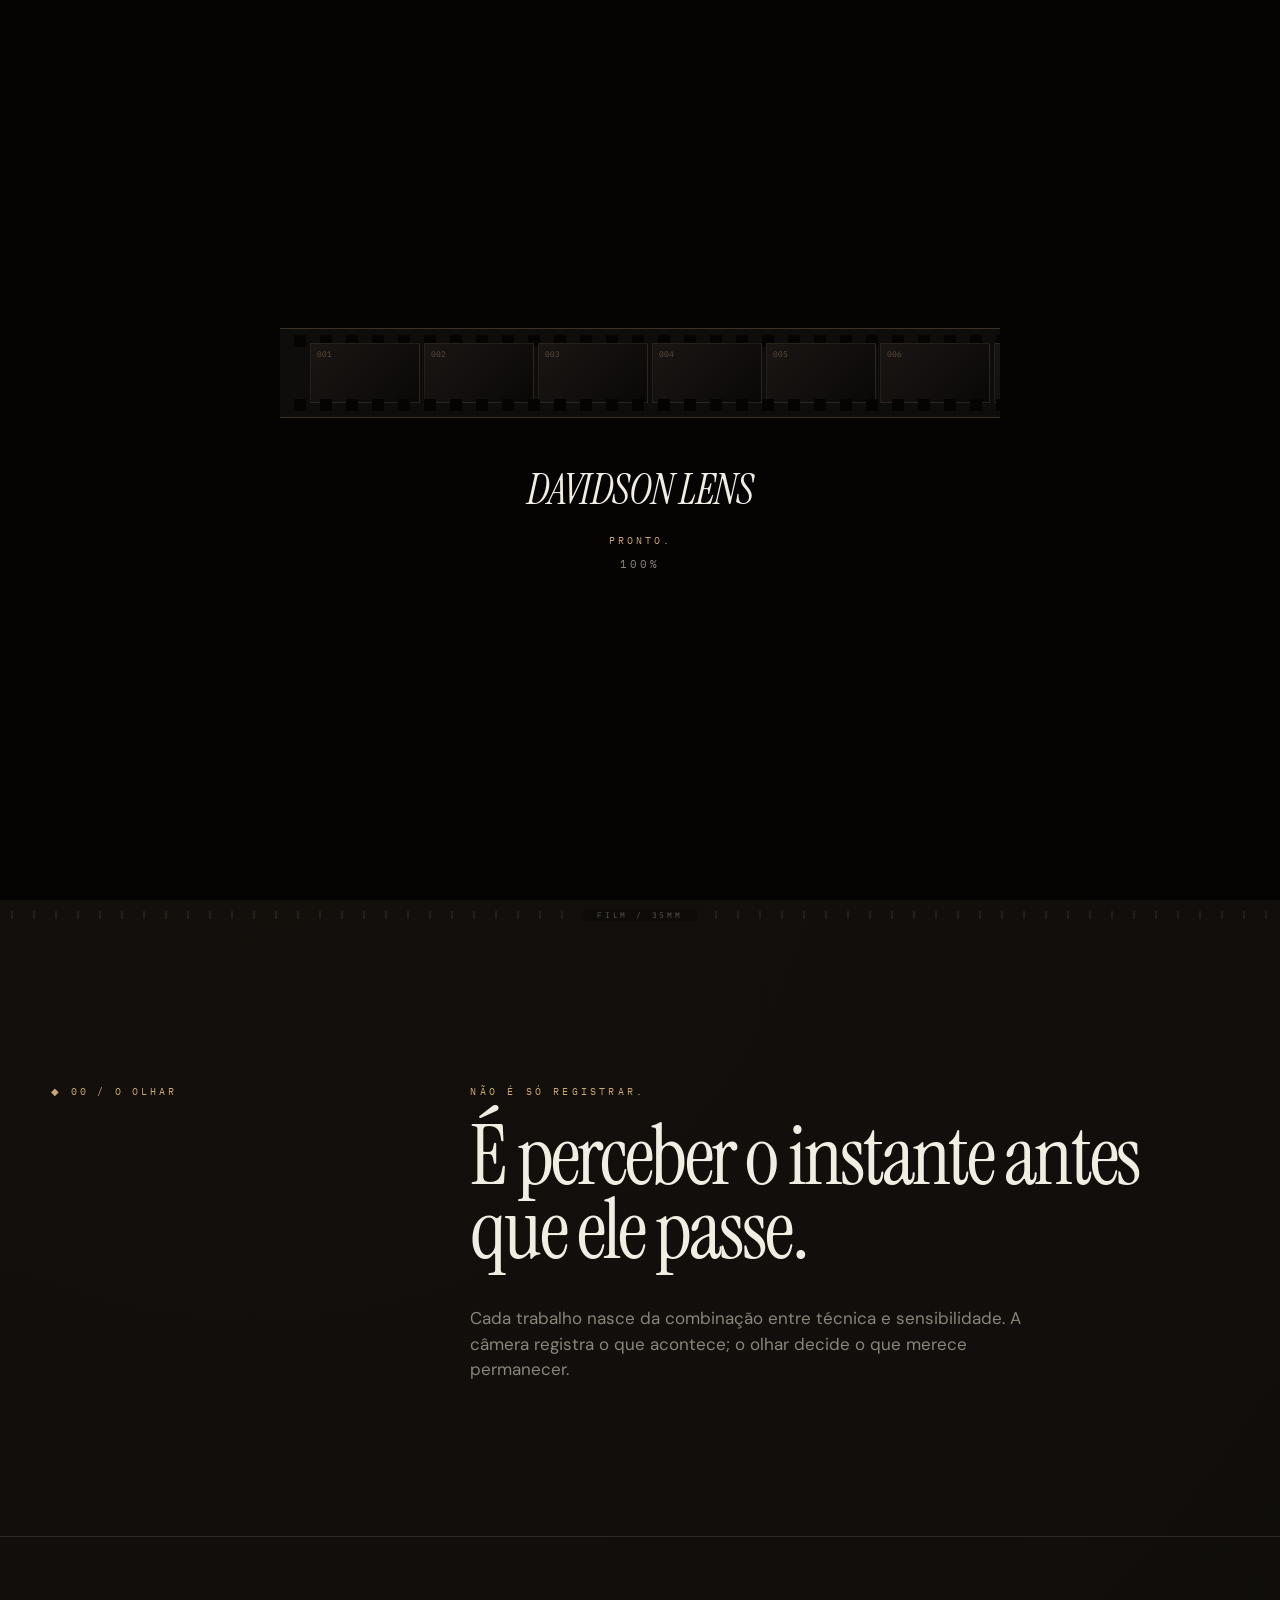
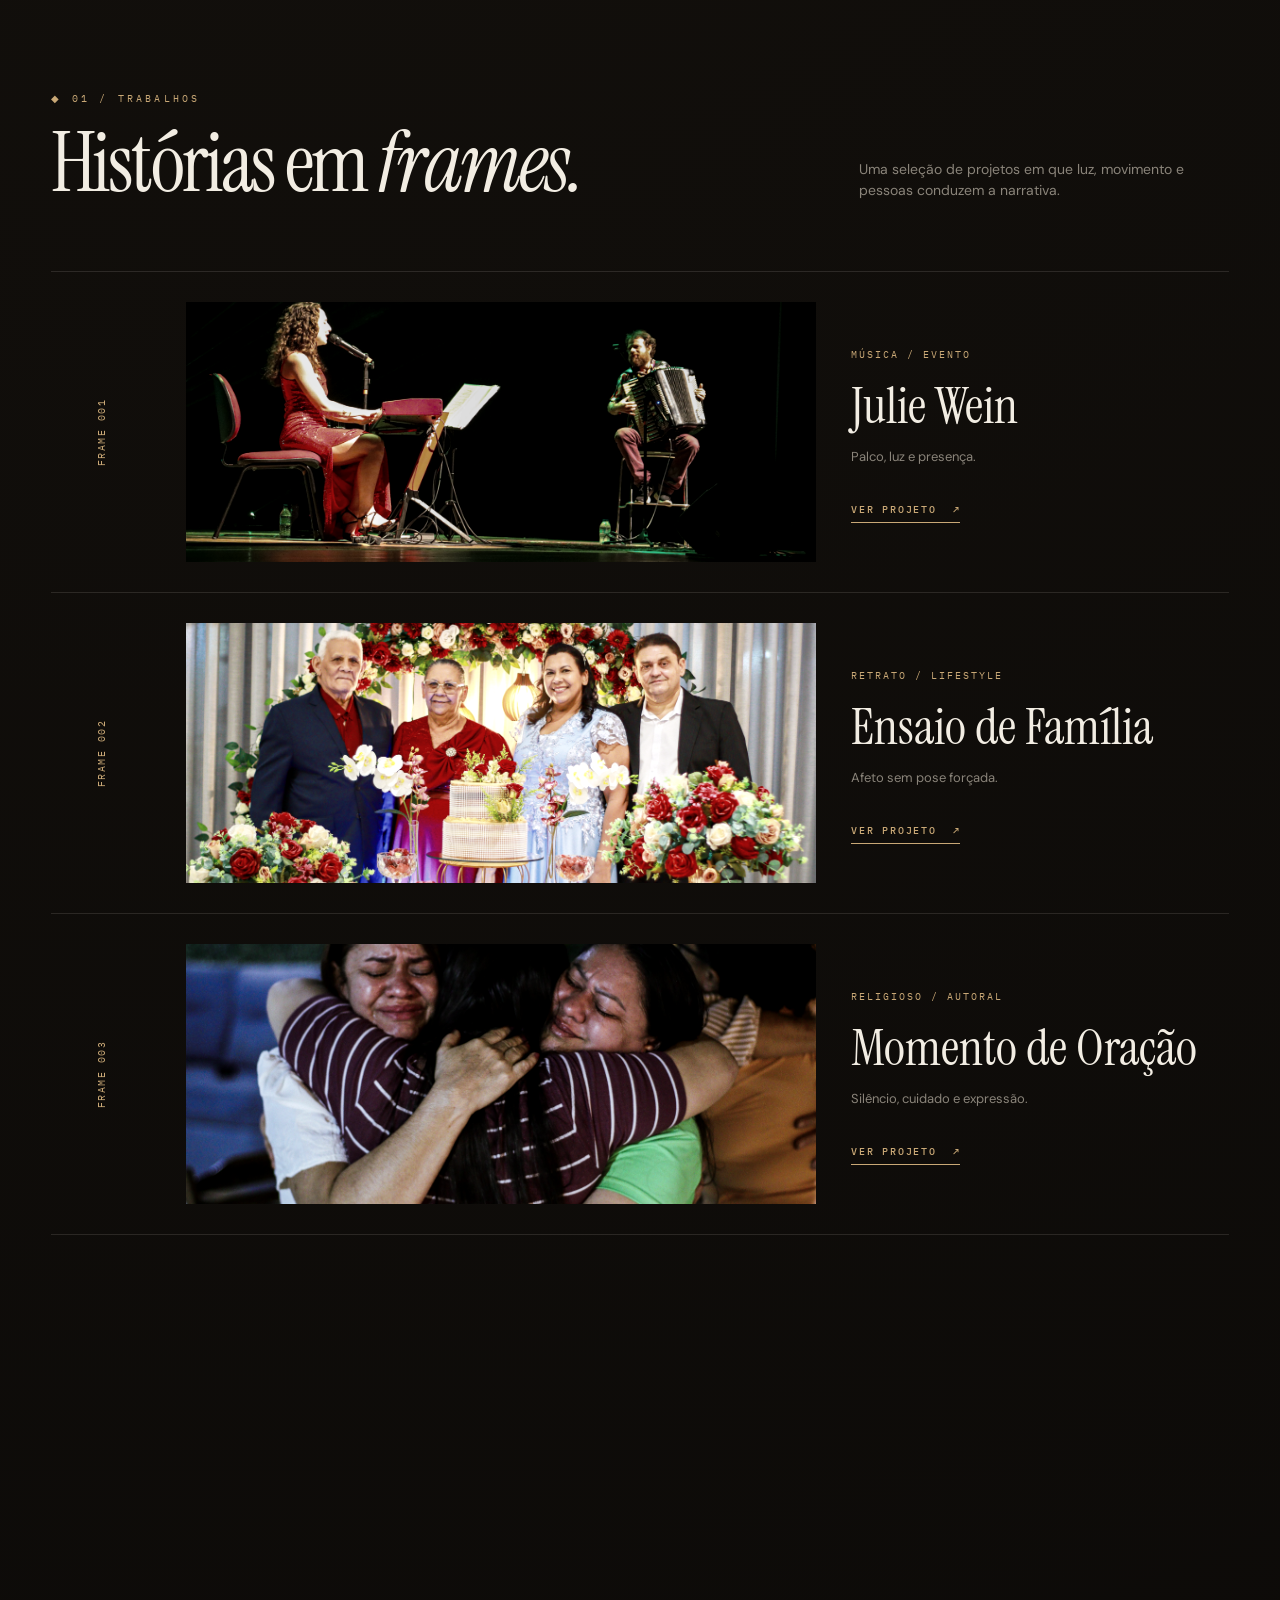
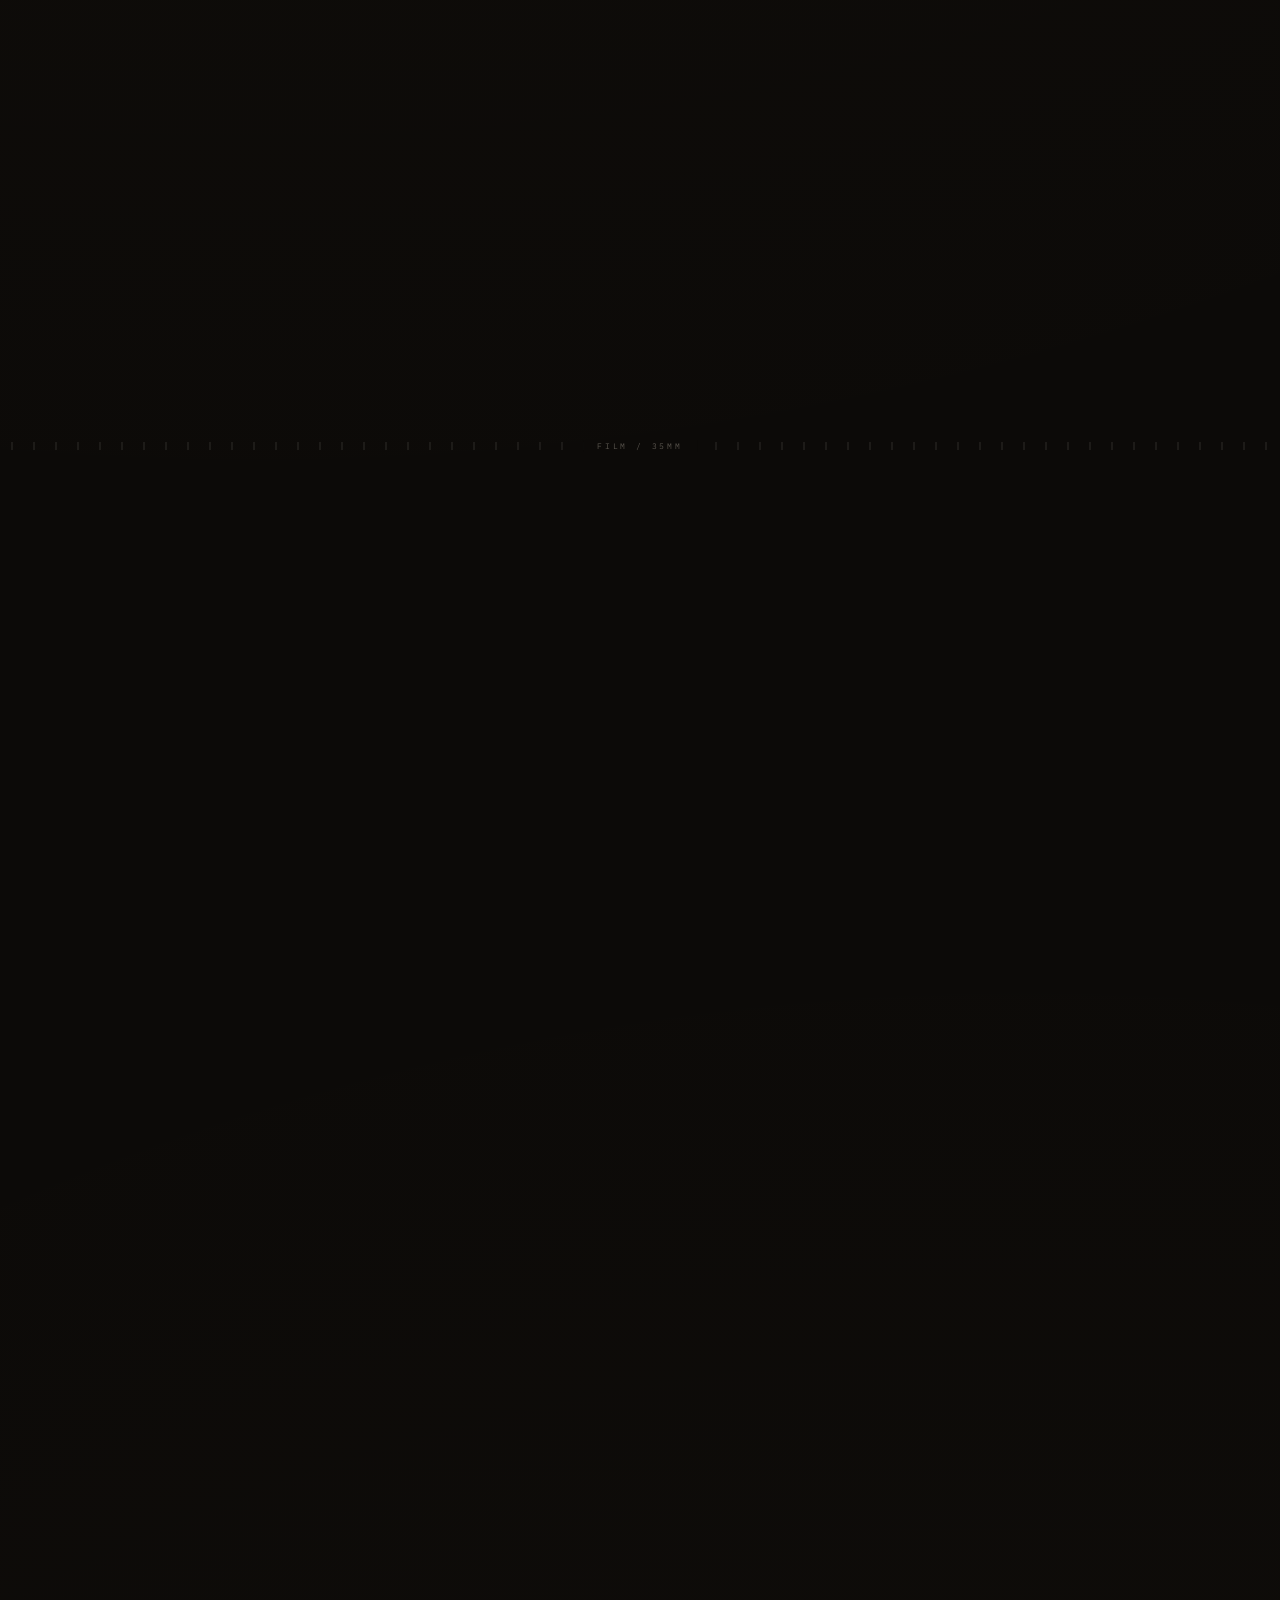
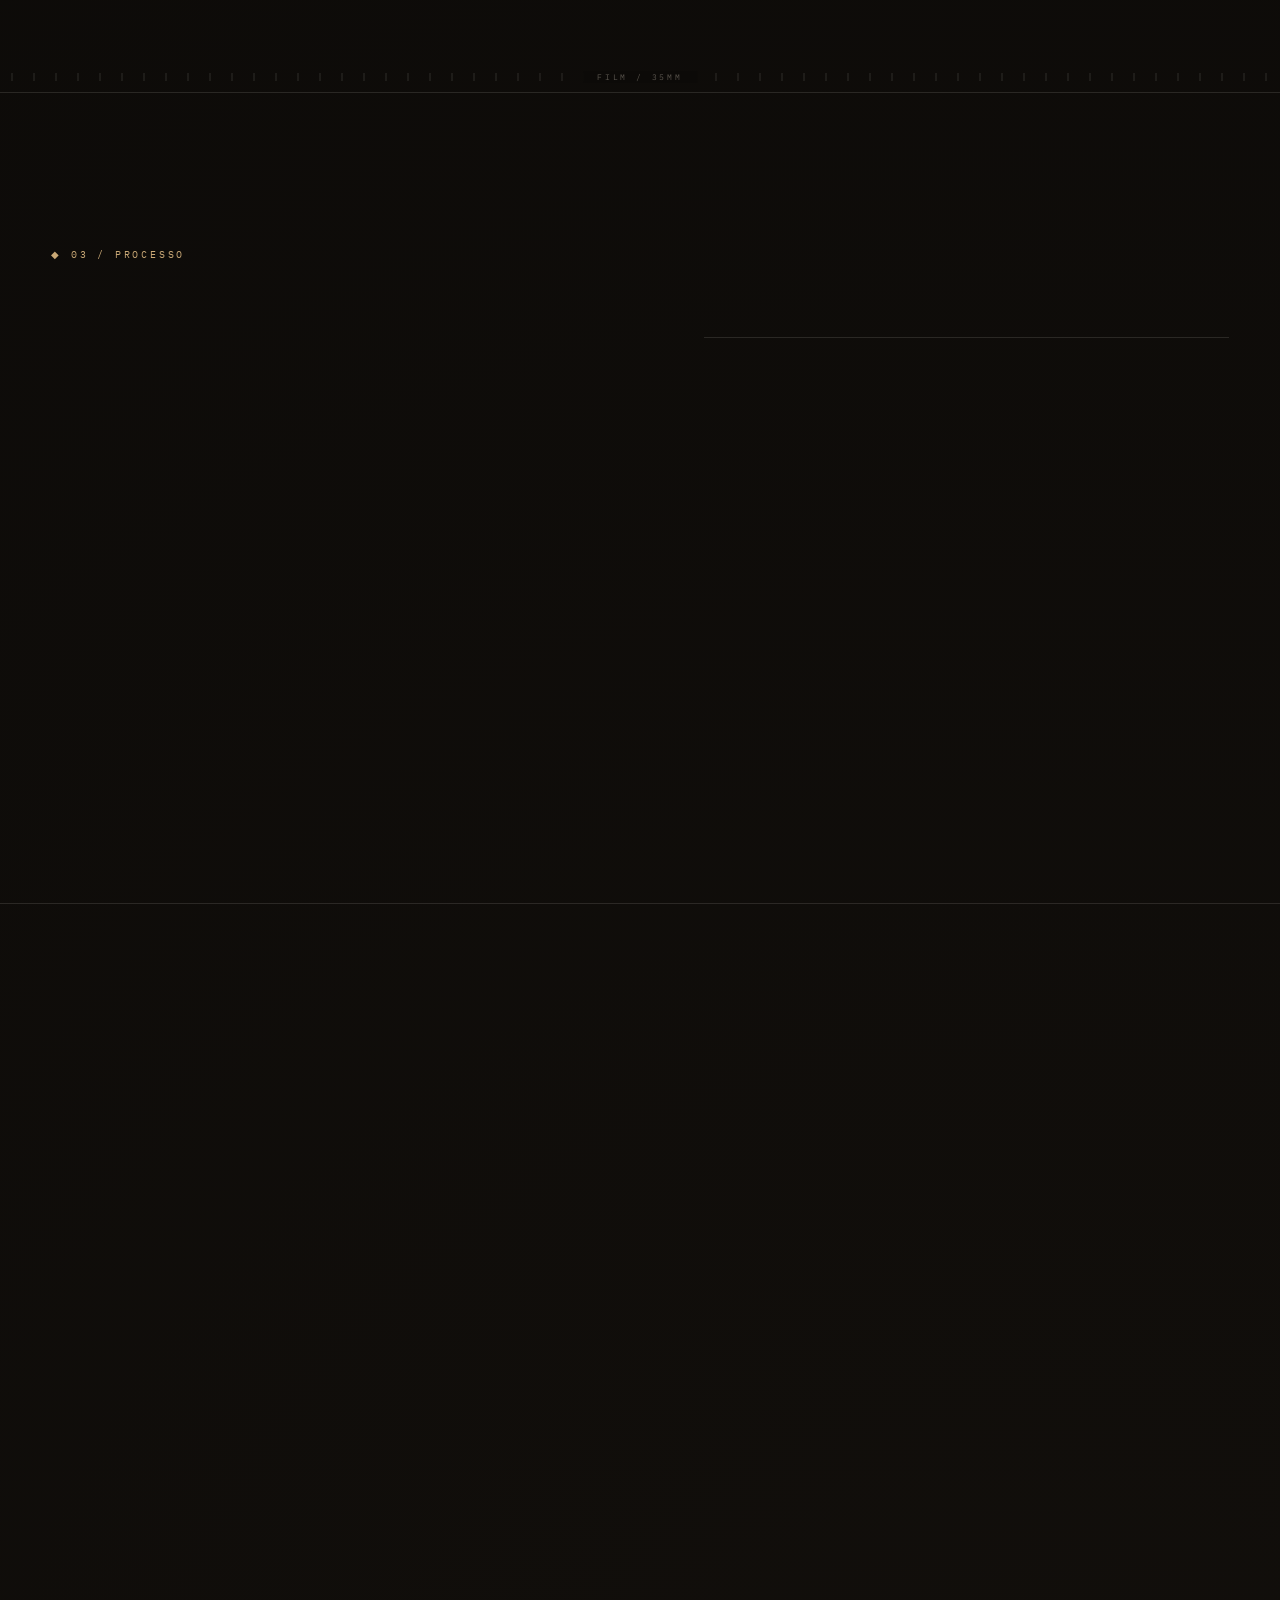
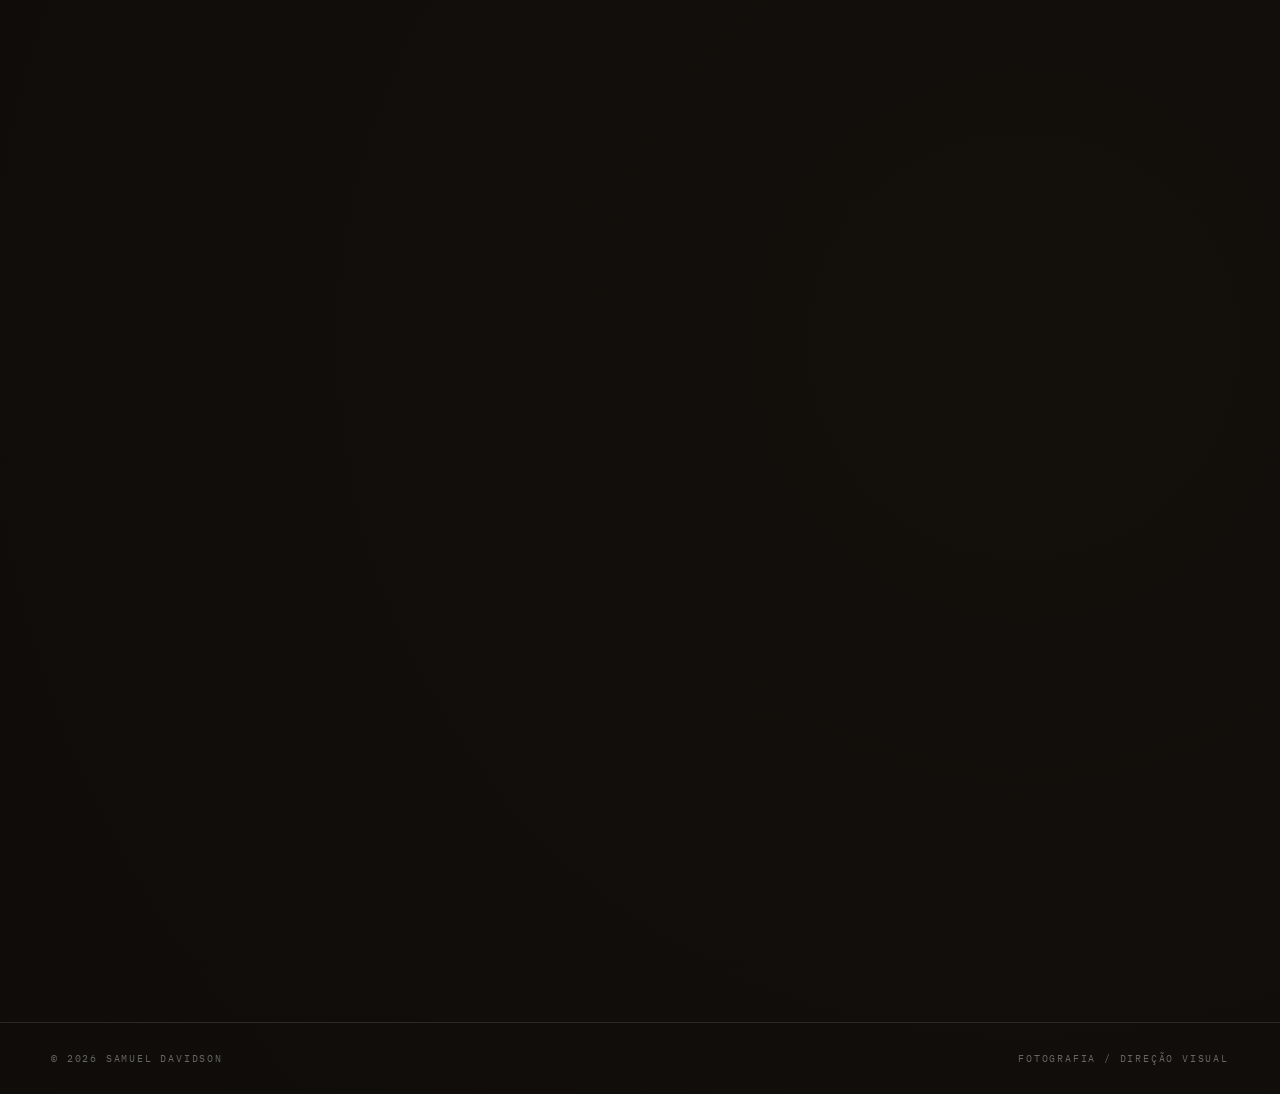
==== commit 821d89f4: "davidson lens" ====
--- a/index.html
+++ b/index.html
@@ -27,7 +27,7 @@
       </div>
     </div>
     <div class="preloader-meta">
-      <strong>Samuel Davidson</strong>
+      <strong>Davidson Lens</strong>
       <span id="preloaderStatus">Carregando filme...</span>
       <div class="preloader-counter" id="preloaderCounter">000%</div>
     </div>
--- a/assets/css/style.css
+++ b/assets/css/style.css
@@ -867,9 +867,233 @@
 }
 
 /* ============================================================
-   RESPONSIVO
+   PÁGINAS INTERNAS — PROJETOS
+   ============================================================ */
+.inner-main { padding-top: 82px; }
+
+/* Intro do projeto */
+.project-intro,
+.inner-hero {
+  min-height: 70vh;
+  display: flex;
+  flex-direction: column;
+  justify-content: end;
+  padding-bottom: 100px;
+  max-width: 1000px;
+}
+
+.project-intro h1,
+.inner-hero h1 {
+  font-family: var(--serif);
+  font-weight: 400;
+  font-size: clamp(80px, 12vw, 180px);
+  line-height: .78;
+  letter-spacing: -.05em;
+}
+.project-intro h1 em,
+.inner-hero h1 em { font-style: italic; }
+
+.project-intro p,
+.inner-hero p {
+  margin-top: 35px;
+  color: var(--muted);
+  max-width: 470px;
+  font-size: 15px;
+}
+
+/* Imagem hero do projeto — MOLDURA DE FILME */
+.project-hero-image {
+  margin: 0 max(22px, 4vw);
+  height: min(80vh, 900px);
+  overflow: hidden;
+  cursor: pointer;
+  position: relative;
+  padding: 16px;
+  background: var(--film-strip);
+  border: 1px solid rgba(201, 168, 118, .15);
+  transition: border-color .4s ease;
+}
+.project-hero-image:hover { border-color: rgba(201, 168, 118, .4); }
+
+.project-hero-image img {
+  width: 100%;
+  height: 100%;
+  object-fit: cover;
+  filter: grayscale(.15) contrast(1.08) sepia(.06);
+  transition: transform 1s cubic-bezier(.2, .65, .2, 1), filter .6s ease;
+}
+.project-hero-image:hover img {
+  transform: scale(1.02);
+  filter: grayscale(0) contrast(1.1);
+}
+
+/* Etiqueta de filme */
+.project-hero-image::after {
+  content: "◆ 35MM — SESSION";
+  position: absolute;
+  top: 24px;
+  right: 24px;
+  font-family: var(--mono);
+  font-size: 9px;
+  letter-spacing: .28em;
+  text-transform: uppercase;
+  color: var(--accent);
+  background: rgba(5, 4, 3, .75);
+  backdrop-filter: blur(6px);
+  padding: 6px 12px;
+  border: 1px solid rgba(201, 168, 118, .35);
+  pointer-events: none;
+}
+
+/* Nota do projeto (descrição) */
+.project-note {
+  display: grid;
+  grid-template-columns: 1fr 2fr;
+  gap: 40px;
+  align-items: start;
+}
+
+.project-note > span {
+  font-family: var(--mono);
+  font-size: 10px;
+  text-transform: uppercase;
+  letter-spacing: .28em;
+  color: var(--accent);
+  padding-top: 12px;
+}
+
+.project-note p {
+  font-family: var(--serif);
+  font-size: clamp(28px, 3.4vw, 52px);
+  line-height: 1.05;
+  max-width: 900px;
+  color: var(--paper);
+  font-style: italic;
+  letter-spacing: -.02em;
+}
+
+/* Galeria do projeto (grid) */
+.project-gallery {
+  display: grid;
+  grid-template-columns: 1fr 1fr;
+  gap: 20px;
+  padding: 0 max(22px, 4vw);
+  padding-top: clamp(60px, 8vw, 110px);
+}
+
+.project-gallery figure {
+  height: 620px;
+  overflow: hidden;
+  cursor: pointer;
+  position: relative;
+  padding: 12px;
+  background: var(--film-strip);
+  border: 1px solid rgba(201, 168, 118, .12);
+  transition: border-color .4s ease;
+}
+.project-gallery figure:hover { border-color: rgba(201, 168, 118, .4); }
+
+.project-gallery figure.wide {
+  grid-column: 1 / -1;
+  height: 85vh;
+}
+
+.project-gallery img {
+  width: 100%;
+  height: 100%;
+  object-fit: cover;
+  filter: grayscale(.2) contrast(1.06) sepia(.05);
+  transition: transform .9s cubic-bezier(.2, .65, .2, 1), filter .6s ease;
+}
+.project-gallery figure:hover img {
+  transform: scale(1.03);
+  filter: grayscale(0) contrast(1.1);
+}
+
+/* Legenda FRAME 01, 02... */
+.project-gallery figcaption {
+  position: absolute;
+  left: 24px;
+  bottom: 24px;
+  font-family: var(--mono);
+  font-size: 9px;
+  letter-spacing: .25em;
+  text-transform: uppercase;
+  color: var(--paper);
+  background: rgba(5, 4, 3, .7);
+  backdrop-filter: blur(6px);
+  padding: 5px 10px;
+  border: 1px solid rgba(201, 168, 118, .3);
+  pointer-events: none;
+}
+
+/* Link de voltar */
+.back-link { padding: 110px max(22px, 4vw); }
+.back-link a {
+  font-family: var(--mono);
+  font-size: 11px;
+  text-transform: uppercase;
+  letter-spacing: .2em;
+  border-bottom: 1px solid var(--accent);
+  color: var(--accent);
+  padding-bottom: 7px;
+  transition: color .3s ease, border-color .3s ease;
+}
+.back-link a:hover {
+  color: var(--paper);
+  border-color: var(--paper);
+}
+
+/* Masonry gallery (usada em algumas páginas) */
+.masonry-gallery {
+  display: grid;
+  grid-template-columns: repeat(12, 1fr);
+  gap: 18px;
+  padding-top: 0;
+}
+
+.masonry-gallery figure {
+  grid-column: span 4;
+  position: relative;
+  overflow: hidden;
+  cursor: pointer;
+}
+
+.masonry-gallery figure:nth-child(3n+1) { grid-column: span 5; }
+.masonry-gallery figure:nth-child(3n+2) { grid-column: span 3; }
+.masonry-gallery figure:nth-child(4n)   { grid-column: span 4; }
+
+.masonry-gallery img {
+  width: 100%;
+  height: 100%;
+  object-fit: cover;
+  filter: grayscale(.2) contrast(1.06);
+  transition: transform .8s ease, filter .5s ease;
+}
+.masonry-gallery figure:hover img {
+  transform: scale(1.03);
+  filter: grayscale(0) contrast(1.1);
+}
+
+.masonry-gallery figcaption {
+  position: absolute;
+  bottom: 14px;
+  left: 16px;
+  font-family: var(--mono);
+  font-size: 9px;
+  letter-spacing: .22em;
+  text-transform: uppercase;
+  color: var(--paper);
+  background: rgba(5, 4, 3, .65);
+  padding: 4px 8px;
+  border: 1px solid rgba(201, 168, 118, .3);
+}
+
+/* ============================================================
+   RESPONSIVO — GERAL
    ============================================================ */
 @media (max-width: 900px) {
+  /* ===== NAV MOBILE ===== */
   .site-nav { display: none; }
   .site-nav.open {
     position: absolute;
@@ -884,16 +1108,32 @@
   }
   .site-nav.open a { padding: 13px 0; border-bottom: 1px solid var(--line); }
 
+  /* ===== HEADER — CORREÇÃO DO BUG ===== */
+  .site-header {
+    gap: 12px;
+  }
+
+  .header-cta {
+    font-size: 10px;
+    padding: 8px 12px;
+    margin-left: auto;
+    margin-right: 56px; /* reserva espaço pro hambúrguer */
+  }
+
   .menu-toggle {
     display: flex;
-    width: 40px; height: 40px;
+    width: 40px;
+    height: 40px;
     flex-direction: column;
     justify-content: center;
     align-items: center;
     gap: 6px;
     position: absolute;
-    right: 125px;
-  }
+    right: 22px;
+    top: 50%;
+    transform: translateY(-50%);
+  }
+
   .menu-toggle span {
     display: block;
     height: 2px;
@@ -902,6 +1142,7 @@
     box-shadow: 0 1px 6px rgba(0, 0, 0, .55);
   }
 
+  /* ===== LAYOUTS ===== */
   .manifesto, .process-layout, .about { grid-template-columns: 1fr; }
   .section-heading { align-items: start; flex-direction: column; }
 
@@ -918,12 +1159,28 @@
   .about { gap: 55px; }
   .contact-bottom { align-items: start; flex-direction: column; }
   .contact-details { flex-wrap: wrap; }
+
+  /* ===== PÁGINAS INTERNAS MOBILE ===== */
+  .project-gallery figure { height: 450px; }
 }
 
 @media (max-width: 600px) {
-  .site-header { height: 70px; }
+  .site-header {
+    height: 70px;
+    padding-left: 22px;
+    padding-right: 22px;
+  }
   .logo b { display: none; }
-  .menu-toggle { right: 125px; }
+
+  .header-cta {
+    margin-right: 52px; /* espaço pro hambúrguer */
+    padding: 7px 10px;
+    font-size: 9px;
+  }
+
+  .menu-toggle {
+    right: 22px;
+  }
 
   .hero { min-height: 620px; }
   .hero-top { top: 90px; font-size: 8px; }
@@ -950,6 +1207,61 @@
   .contact-details { flex-direction: column; gap: 12px; }
 
   .preloader-meta strong { font-size: 32px; }
+
+  /* ===== PÁGINAS INTERNAS — MOBILE ===== */
+  .project-intro,
+  .inner-hero {
+    min-height: 60vh;
+    padding-bottom: 70px;
+  }
+
+  .project-intro h1,
+  .inner-hero h1 { font-size: 72px; }
+
+  .project-hero-image {
+    height: 60vh;
+    margin: 0 16px;
+    padding: 10px;
+  }
+
+  .project-hero-image::after {
+    top: 16px;
+    right: 16px;
+    font-size: 8px;
+    padding: 4px 8px;
+  }
+
+  .project-note {
+    grid-template-columns: 1fr;
+    gap: 20px;
+  }
+  .project-note p { font-size: 26px; }
+
+  .project-gallery {
+    grid-template-columns: 1fr;
+    gap: 14px;
+    padding: 0 16px;
+    padding-top: 60px;
+  }
+  .project-gallery figure {
+    height: 70vh;
+    padding: 10px;
+  }
+  .project-gallery figure.wide { height: 70vh; }
+  .project-gallery figcaption {
+    left: 18px;
+    bottom: 18px;
+    font-size: 8px;
+  }
+
+  .masonry-gallery {
+    grid-template-columns: 1fr 1fr;
+    gap: 10px;
+  }
+  .masonry-gallery figure,
+  .masonry-gallery figure:nth-child(n) {
+    grid-column: span 1;
+  }
 }
 
 @media (prefers-reduced-motion: reduce) {
@@ -958,321 +1270,4 @@
   .gallery-frame img, .work-image img { transition: none; }
   .hero-image-wrap, .about-image { transform: none !important; }
   .preloader-frames { animation: none; }
-}
-/* ============================================================
-   PÁGINAS INTERNAS — PROJETOS
-   ============================================================ */
-
-/* Compensa o header fixo */
-.inner-main {
-  padding-top: 82px;
-}
-
-/* ---------- Intro do projeto ---------- */
-.project-intro,
-.inner-hero {
-  min-height: 70vh;
-  display: flex;
-  flex-direction: column;
-  justify-content: end;
-  padding-bottom: 100px;
-  max-width: 1000px;
-}
-
-.project-intro h1,
-.inner-hero h1 {
-  font-family: var(--serif);
-  font-weight: 400;
-  font-size: clamp(80px, 12vw, 180px);
-  line-height: .78;
-  letter-spacing: -.05em;
-}
-.project-intro h1 em,
-.inner-hero h1 em { font-style: italic; }
-
-.project-intro p,
-.inner-hero p {
-  margin-top: 35px;
-  color: var(--muted);
-  max-width: 470px;
-  font-size: 15px;
-}
-
-/* ---------- Imagem hero do projeto — MOLDURA DE FILME ---------- */
-.project-hero-image {
-  margin: 0 max(22px, 4vw);
-  height: min(80vh, 900px);
-  overflow: hidden;
-  cursor: pointer;
-  position: relative;
-  padding: 16px;
-  background: var(--film-strip);
-  border: 1px solid rgba(201, 168, 118, .15);
-  transition: border-color .4s ease;
-}
-
-.project-hero-image:hover {
-  border-color: rgba(201, 168, 118, .4);
-}
-
-.project-hero-image img {
-  width: 100%;
-  height: 100%;
-  object-fit: cover;
-  filter: grayscale(.15) contrast(1.08) sepia(.06);
-  transition: transform 1s cubic-bezier(.2, .65, .2, 1), filter .6s ease;
-}
-
-.project-hero-image:hover img {
-  transform: scale(1.02);
-  filter: grayscale(0) contrast(1.1);
-}
-
-/* Etiqueta de filme no canto da imagem hero */
-.project-hero-image::after {
-  content: "◆ 35MM — SESSION";
-  position: absolute;
-  top: 24px;
-  right: 24px;
-  font-family: var(--mono);
-  font-size: 9px;
-  letter-spacing: .28em;
-  text-transform: uppercase;
-  color: var(--accent);
-  background: rgba(5, 4, 3, .75);
-  backdrop-filter: blur(6px);
-  padding: 6px 12px;
-  border: 1px solid rgba(201, 168, 118, .35);
-  pointer-events: none;
-}
-
-/* ---------- Nota do projeto (descrição) ---------- */
-.project-note {
-  display: grid;
-  grid-template-columns: 1fr 2fr;
-  gap: 40px;
-  align-items: start;
-}
-
-.project-note > span {
-  font-family: var(--mono);
-  font-size: 10px;
-  text-transform: uppercase;
-  letter-spacing: .28em;
-  color: var(--accent);
-  padding-top: 12px;
-}
-
-.project-note p {
-  font-family: var(--serif);
-  font-size: clamp(28px, 3.4vw, 52px);
-  line-height: 1.05;
-  max-width: 900px;
-  color: var(--paper);
-  font-style: italic;
-  letter-spacing: -.02em;
-}
-
-/* ---------- Galeria do projeto (grid) ---------- */
-.project-gallery {
-  display: grid;
-  grid-template-columns: 1fr 1fr;
-  gap: 20px;
-  padding: 0 max(22px, 4vw);
-  padding-top: clamp(60px, 8vw, 110px);
-}
-
-.project-gallery figure {
-  height: 620px;
-  overflow: hidden;
-  cursor: pointer;
-  position: relative;
-  padding: 12px;
-  background: var(--film-strip);
-  border: 1px solid rgba(201, 168, 118, .12);
-  transition: border-color .4s ease;
-}
-
-.project-gallery figure:hover {
-  border-color: rgba(201, 168, 118, .4);
-}
-
-.project-gallery figure.wide {
-  grid-column: 1 / -1;
-  height: 85vh;
-}
-
-.project-gallery img {
-  width: 100%;
-  height: 100%;
-  object-fit: cover;
-  filter: grayscale(.2) contrast(1.06) sepia(.05);
-  transition: transform .9s cubic-bezier(.2, .65, .2, 1), filter .6s ease;
-}
-
-.project-gallery figure:hover img {
-  transform: scale(1.03);
-  filter: grayscale(0) contrast(1.1);
-}
-
-/* Legenda FRAME 01, 02... dentro da moldura */
-.project-gallery figcaption {
-  position: absolute;
-  left: 24px;
-  bottom: 24px;
-  font-family: var(--mono);
-  font-size: 9px;
-  letter-spacing: .25em;
-  text-transform: uppercase;
-  color: var(--paper);
-  background: rgba(5, 4, 3, .7);
-  backdrop-filter: blur(6px);
-  padding: 5px 10px;
-  border: 1px solid rgba(201, 168, 118, .3);
-  pointer-events: none;
-}
-
-/* ---------- Link de voltar ---------- */
-.back-link {
-  padding: 110px max(22px, 4vw);
-}
-
-.back-link a {
-  font-family: var(--mono);
-  font-size: 11px;
-  text-transform: uppercase;
-  letter-spacing: .2em;
-  border-bottom: 1px solid var(--accent);
-  color: var(--accent);
-  padding-bottom: 7px;
-  transition: color .3s ease, border-color .3s ease;
-}
-
-.back-link a:hover {
-  color: var(--paper);
-  border-color: var(--paper);
-}
-
-/* ---------- Masonry gallery (usada em algumas páginas) ---------- */
-.masonry-gallery {
-  display: grid;
-  grid-template-columns: repeat(12, 1fr);
-  gap: 18px;
-  padding-top: 0;
-}
-
-.masonry-gallery figure {
-  grid-column: span 4;
-  position: relative;
-  overflow: hidden;
-  cursor: pointer;
-}
-
-.masonry-gallery figure:nth-child(3n+1) { grid-column: span 5; }
-.masonry-gallery figure:nth-child(3n+2) { grid-column: span 3; }
-.masonry-gallery figure:nth-child(4n)   { grid-column: span 4; }
-
-.masonry-gallery img {
-  width: 100%;
-  height: 100%;
-  object-fit: cover;
-  filter: grayscale(.2) contrast(1.06);
-  transition: transform .8s ease, filter .5s ease;
-}
-
-.masonry-gallery figure:hover img {
-  transform: scale(1.03);
-  filter: grayscale(0) contrast(1.1);
-}
-
-.masonry-gallery figcaption {
-  position: absolute;
-  bottom: 14px;
-  left: 16px;
-  font-family: var(--mono);
-  font-size: 9px;
-  letter-spacing: .22em;
-  text-transform: uppercase;
-  color: var(--paper);
-  background: rgba(5, 4, 3, .65);
-  padding: 4px 8px;
-  border: 1px solid rgba(201, 168, 118, .3);
-}
-
-/* ---------- Ajuste do botão de menu no mobile (páginas internas) ---------- */
-@media (max-width: 900px) {
-  .menu-toggle {
-    right: 22px; /* nas páginas internas não tem CTA grande empurrando */
-  }
-}
-
-@media (max-width: 600px) {
-  .menu-toggle {
-    right: 22px;
-  }
-
-  .project-intro,
-  .inner-hero {
-    min-height: 60vh;
-    padding-bottom: 70px;
-  }
-
-  .project-intro h1,
-  .inner-hero h1 {
-    font-size: 72px;
-  }
-
-  .project-hero-image {
-    height: 60vh;
-    margin: 0 16px;
-    padding: 10px;
-  }
-
-  .project-hero-image::after {
-    top: 16px;
-    right: 16px;
-    font-size: 8px;
-    padding: 4px 8px;
-  }
-
-  .project-note {
-    grid-template-columns: 1fr;
-    gap: 20px;
-  }
-
-  .project-note p {
-    font-size: 26px;
-  }
-
-  .project-gallery {
-    grid-template-columns: 1fr;
-    gap: 14px;
-    padding: 0 16px;
-    padding-top: 60px;
-  }
-
-  .project-gallery figure {
-    height: 70vh;
-    padding: 10px;
-  }
-
-  .project-gallery figure.wide {
-    height: 70vh;
-  }
-
-  .project-gallery figcaption {
-    left: 18px;
-    bottom: 18px;
-    font-size: 8px;
-  }
-
-  .masonry-gallery {
-    grid-template-columns: 1fr 1fr;
-    gap: 10px;
-  }
-
-  .masonry-gallery figure,
-  .masonry-gallery figure:nth-child(n) {
-    grid-column: span 1;
-  }
 }
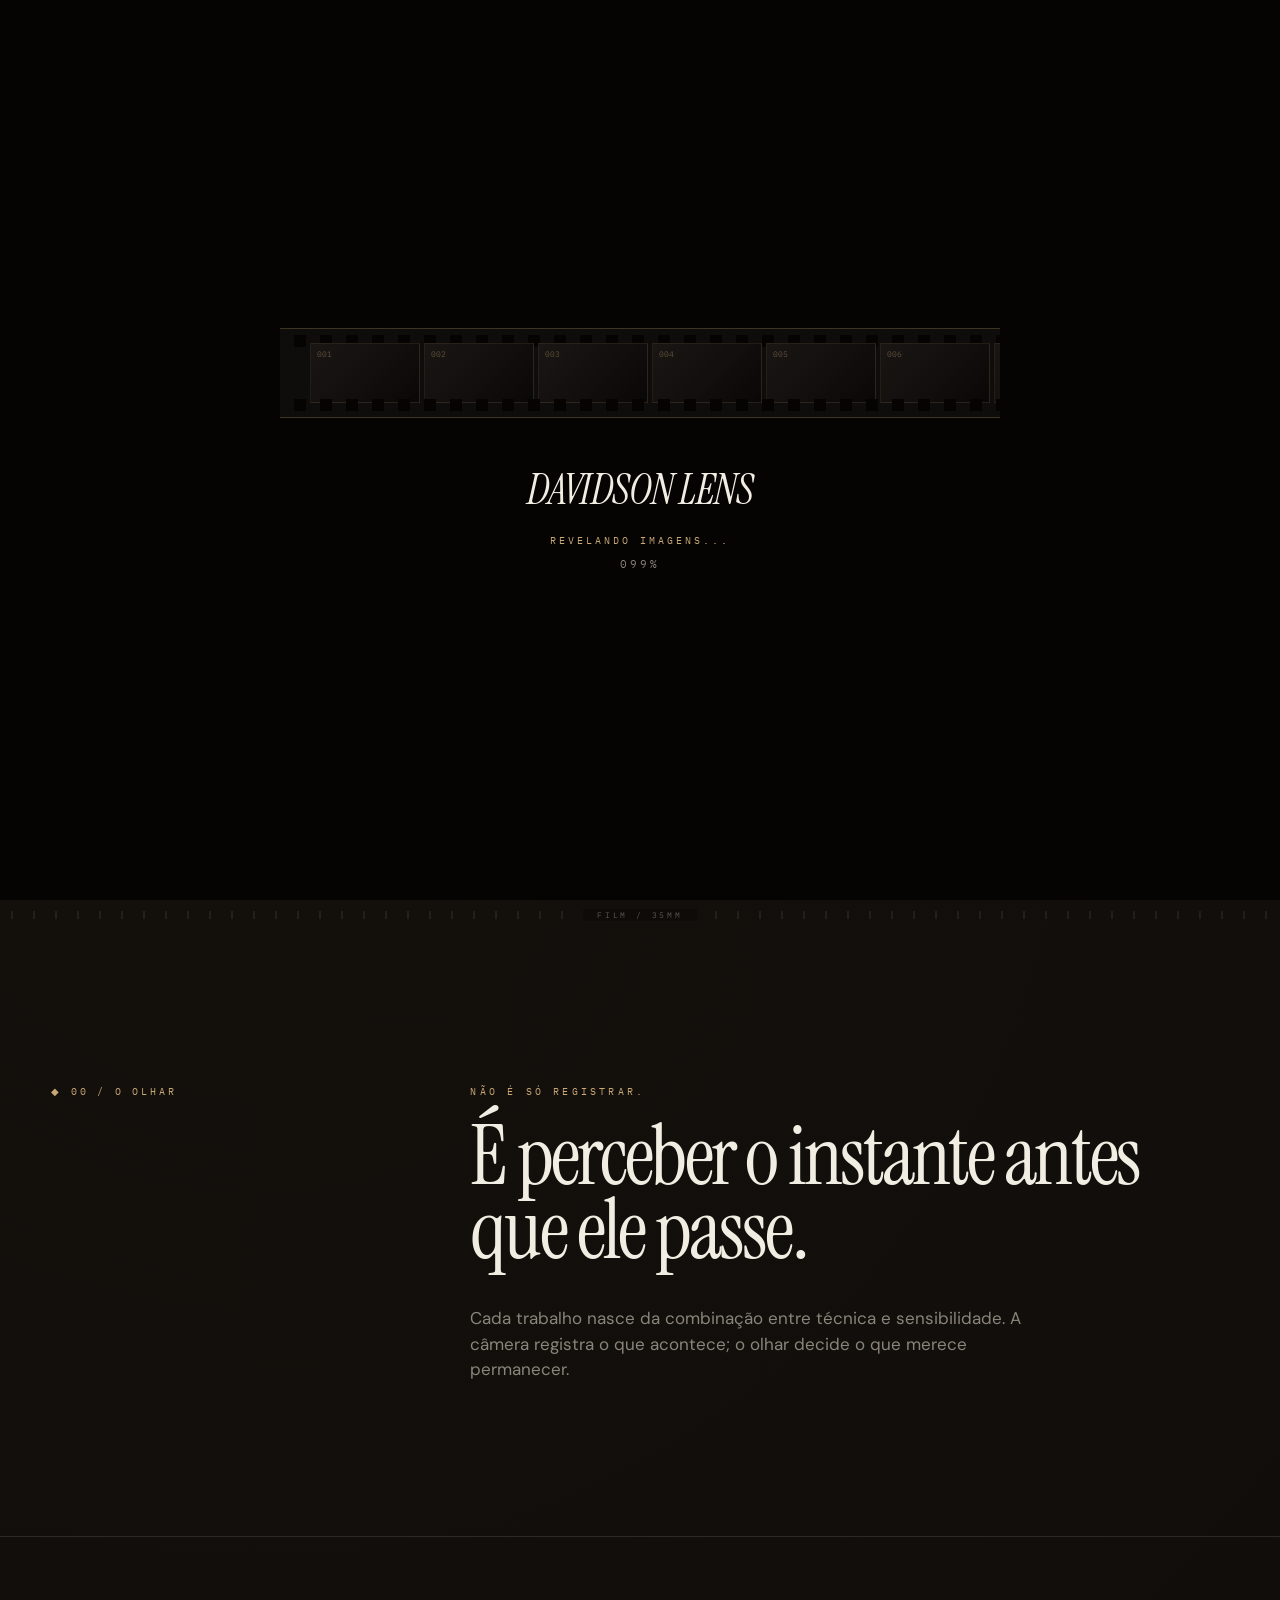
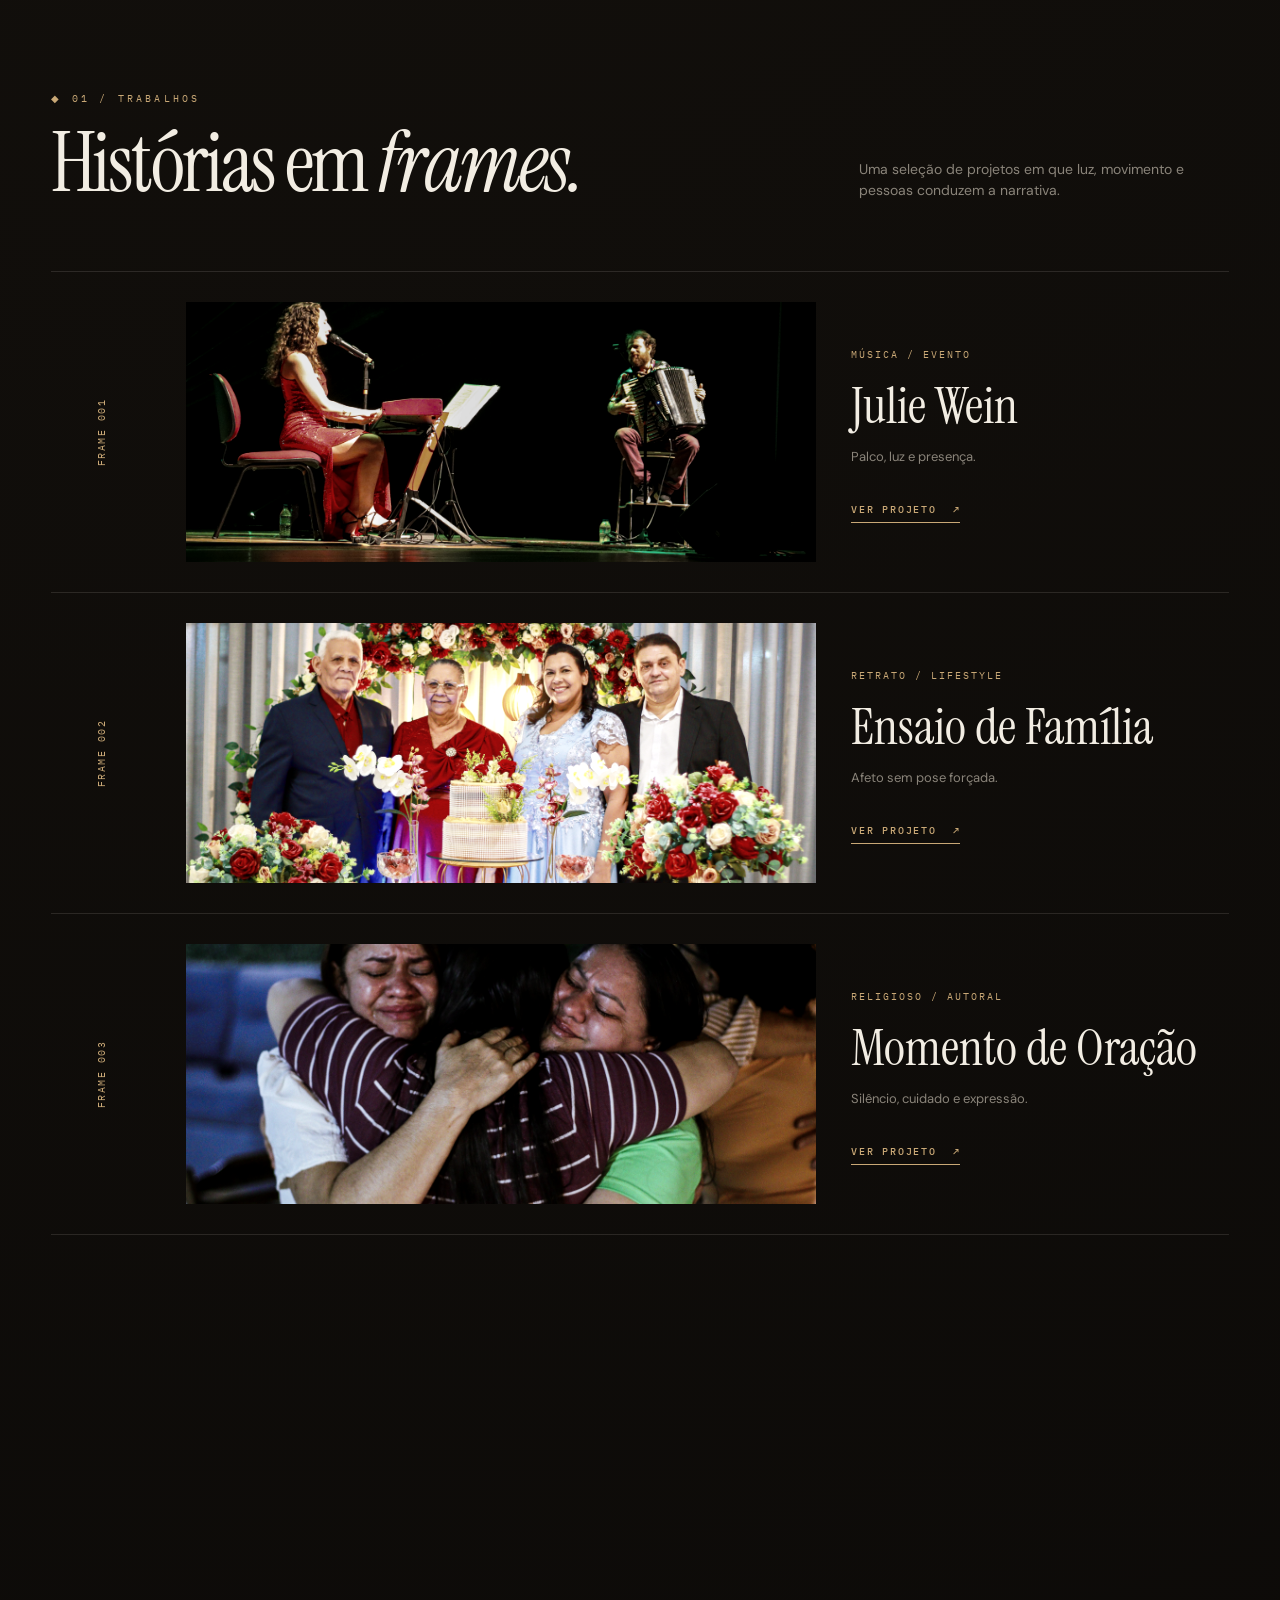
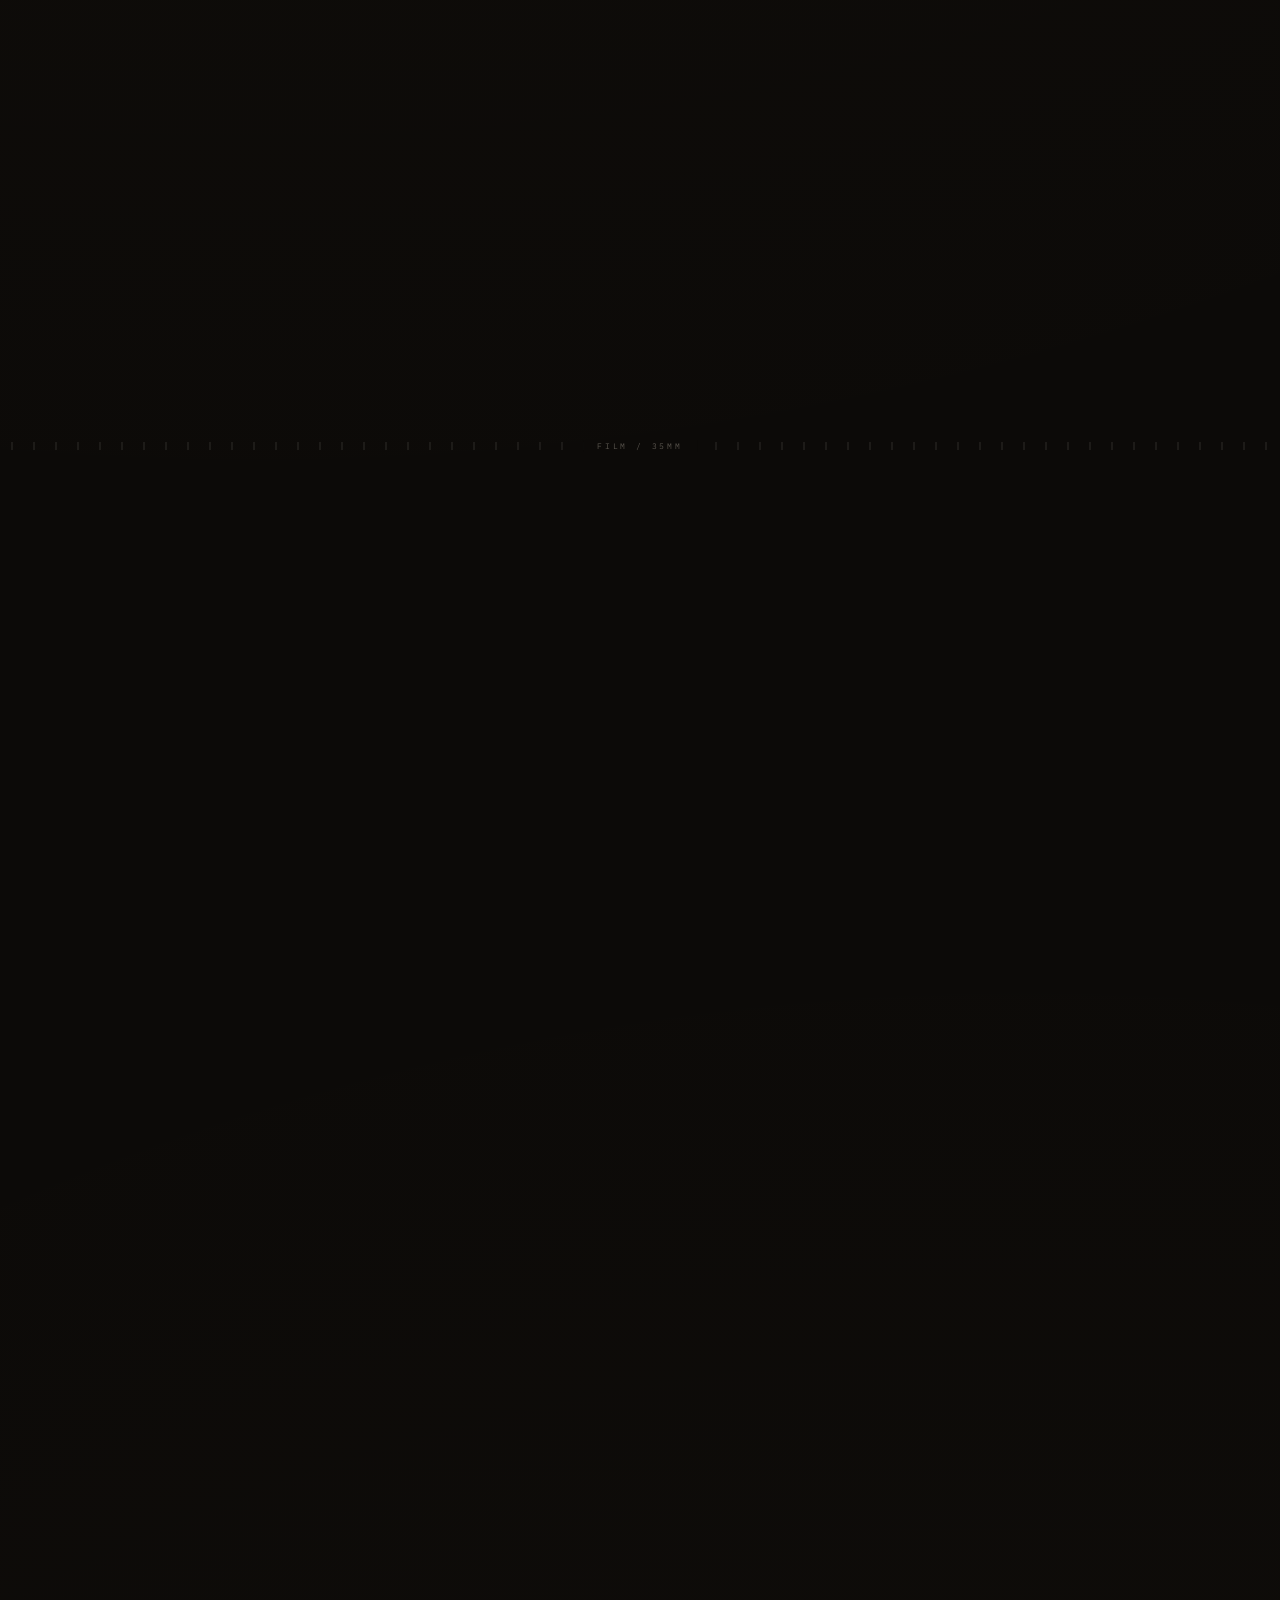
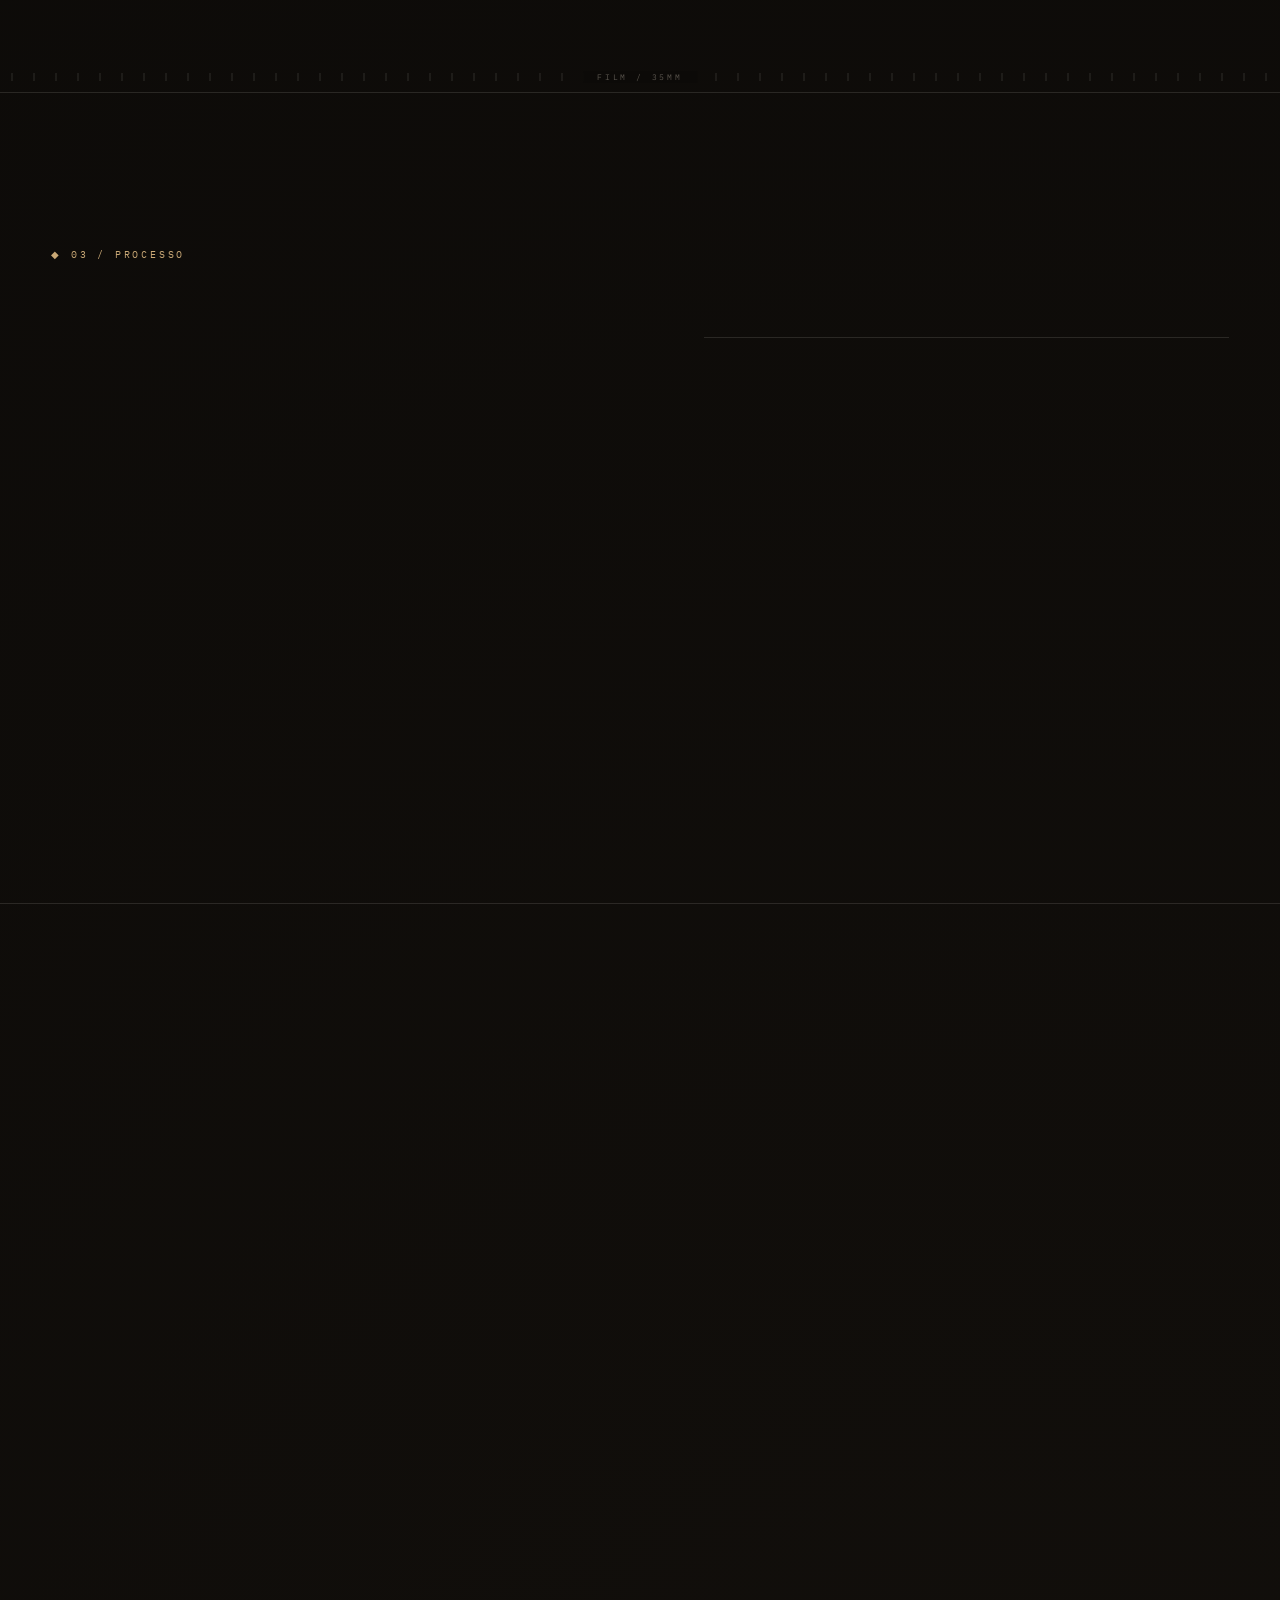
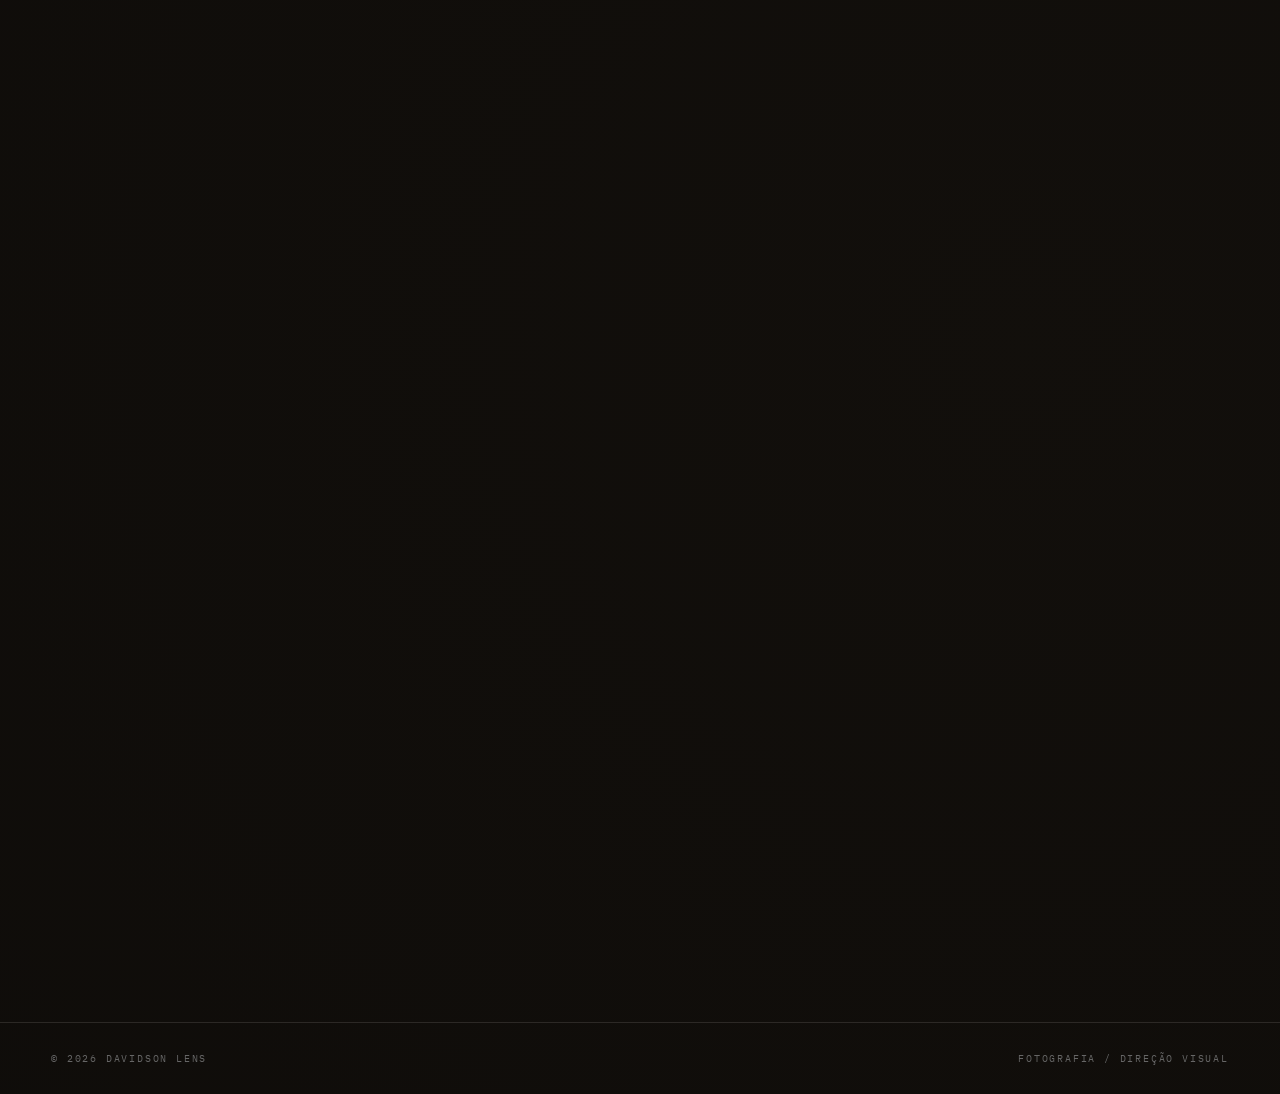
==== commit 77064f07: "mudando webp" ====
--- a/index.html
+++ b/index.html
@@ -4,7 +4,7 @@
   <meta charset="UTF-8">
   <meta name="viewport" content="width=device-width, initial-scale=1.0">
   <meta name="description" content="Samuel Davidson — fotografia, direção visual e narrativas em imagem.">
-  <title>Samuel Davidson — Fotografia</title>
+  <title>Davidson Lens — Fotografia</title>
   <link rel="icon" type="image/png" sizes="32x32" href="assets/icon.png">
 
   <link rel="preconnect" href="https://fonts.googleapis.com">
@@ -45,7 +45,7 @@
 
   <header class="site-header" id="siteHeader">
     <a class="logo" href="#inicio" aria-label="Samuel Davidson — início">
-      <span>SD</span><b>Samuel Davidson</b>
+      <span>SD</span><b>Davidson Lens</b>
     </a>
     <button class="menu-toggle" aria-label="Abrir menu" aria-expanded="false"><span></span><span></span></button>
     <nav class="site-nav">
@@ -65,7 +65,7 @@
       </div>
       <div class="hero-top"><span>Fotografia / Direção visual</span><span>Fortaleza — CE</span></div>
       <div class="hero-title">
-        <p class="eyebrow">◆ Samuel Davidson</p>
+        <p class="eyebrow">◆ Davidson Lens</p>
         <h1>Olhar<br><em>direcionado.</em></h1>
         <p class="hero-intro">Retratos, eventos e histórias transformadas em imagem — com presença, direção e intenção.</p>
       </div>
@@ -171,7 +171,7 @@
 
     <section class="about section-pad" id="sobre">
       <div class="about-image" data-parallax="0.02"><img src="assets/perfil2.jpeg" alt="Samuel Davidson" loading="lazy"></div>
-      <div class="about-copy"><span class="eyebrow">◆ 04 / Sobre</span><h2>Fotografia com<br><em>presença.</em></h2><p>Sou Samuel Davidson, fotógrafo com atuação em ensaios, eventos, congressos, espetáculos e projetos audiovisuais. Meu trabalho procura unir técnica, direção e sensibilidade para transformar cenas reais em imagens que continuam falando depois do evento.</p><div class="about-meta"><span>Fortaleza e região metropolitana</span><span>+2 anos de experiência</span><span>Ensaios · Eventos · Lifestyle · Comercial</span></div></div>
+      <div class="about-copy"><span class="eyebrow">◆ 04 / Sobre</span><h2>Fotografia com<br><em>presença.</em></h2><p>Sou Davidson Lens, fotógrafo com atuação em ensaios, eventos, congressos, espetáculos e projetos audiovisuais. Meu trabalho procura unir técnica, direção e sensibilidade para transformar cenas reais em imagens que continuam falando depois do evento.</p><div class="about-meta"><span>Fortaleza e região metropolitana</span><span>+2 anos de experiência</span><span>Ensaios · Eventos · Lifestyle · Comercial</span></div></div>
     </section>
 
     <section class="contact section-pad" id="contato">
@@ -182,7 +182,7 @@
     </section>
   </main>
 
-  <footer><span>© <span id="year"></span> Samuel Davidson</span><span>Fotografia / Direção Visual</span></footer>
+  <footer><span>© <span id="year"></span> Davidson Lens</span><span>Fotografia / Direção Visual</span></footer>
 
   <div class="lightbox" aria-hidden="true">
     <button class="lightbox-close" aria-label="Fechar">×</button><button class="lightbox-prev" aria-label="Anterior">←</button><div class="lightbox-media"><img src="" alt=""></div><button class="lightbox-next" aria-label="Próxima">→</button><div class="lightbox-caption"></div>
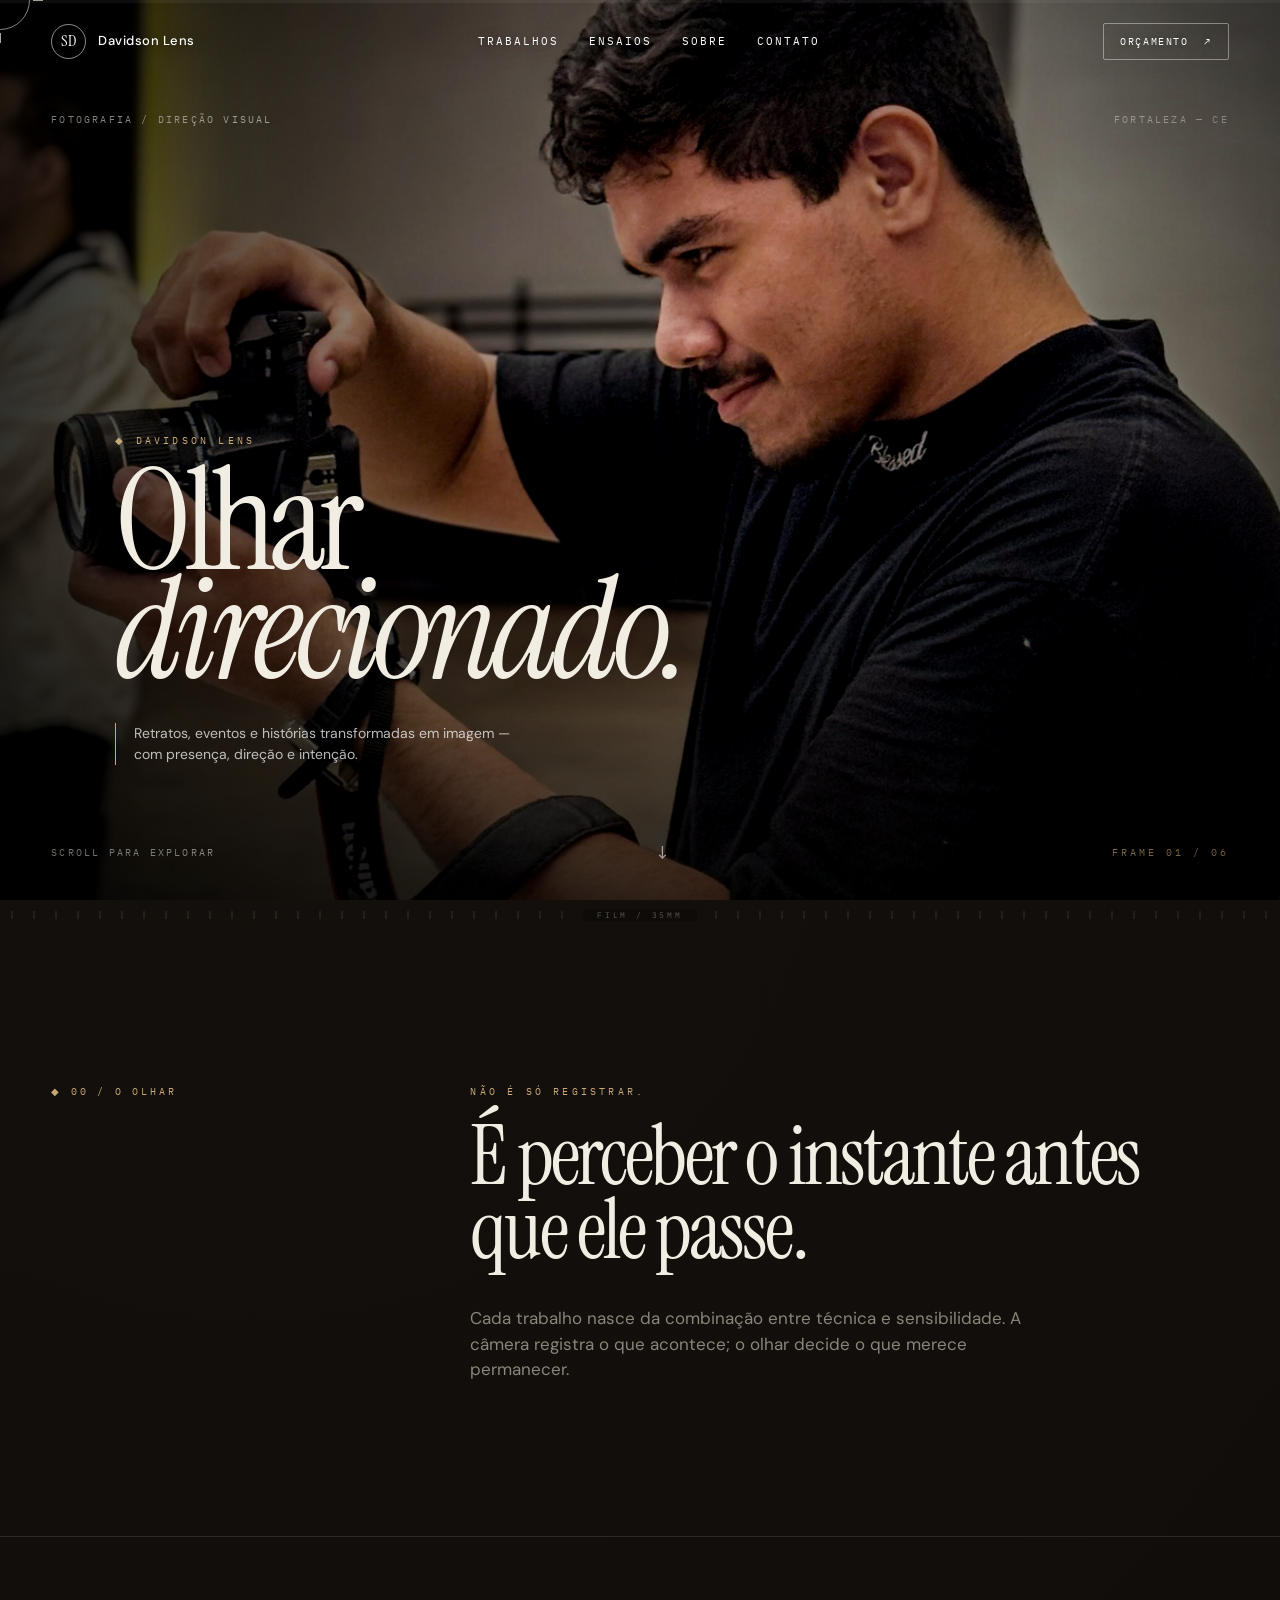
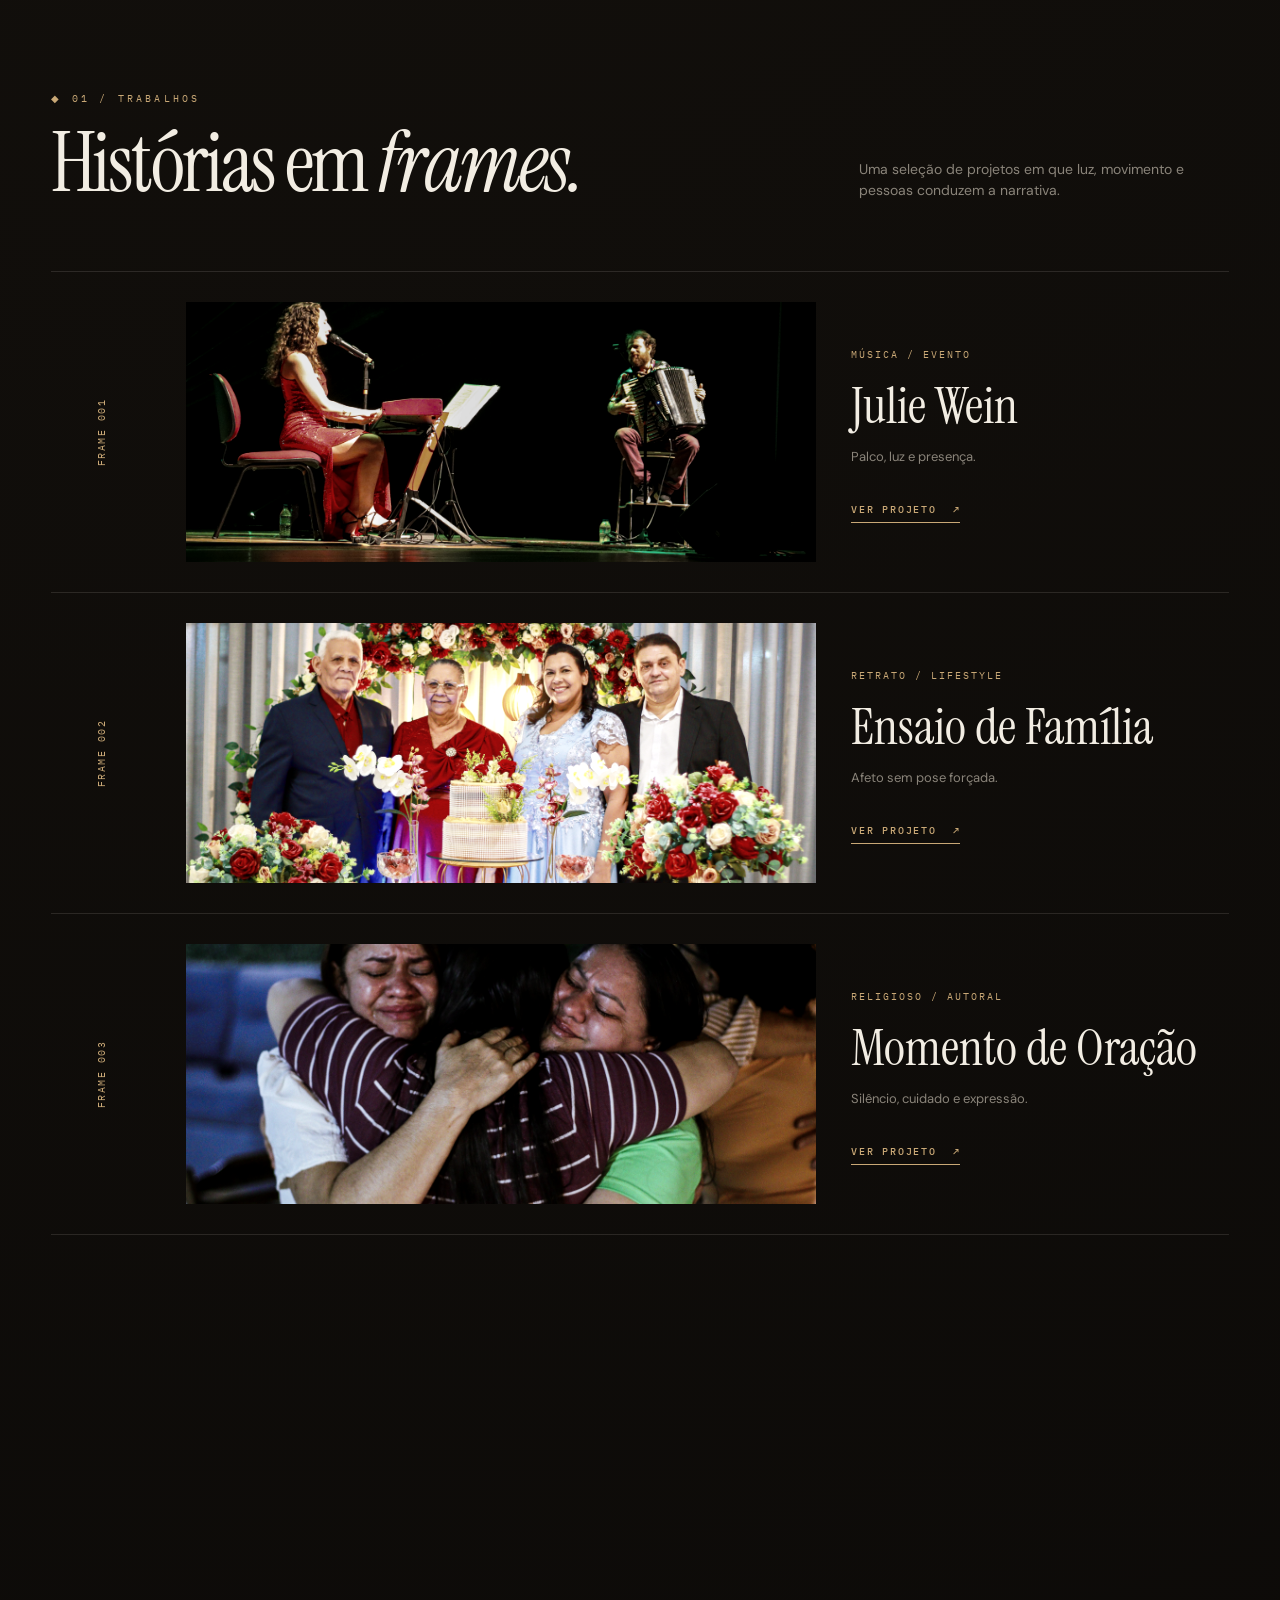
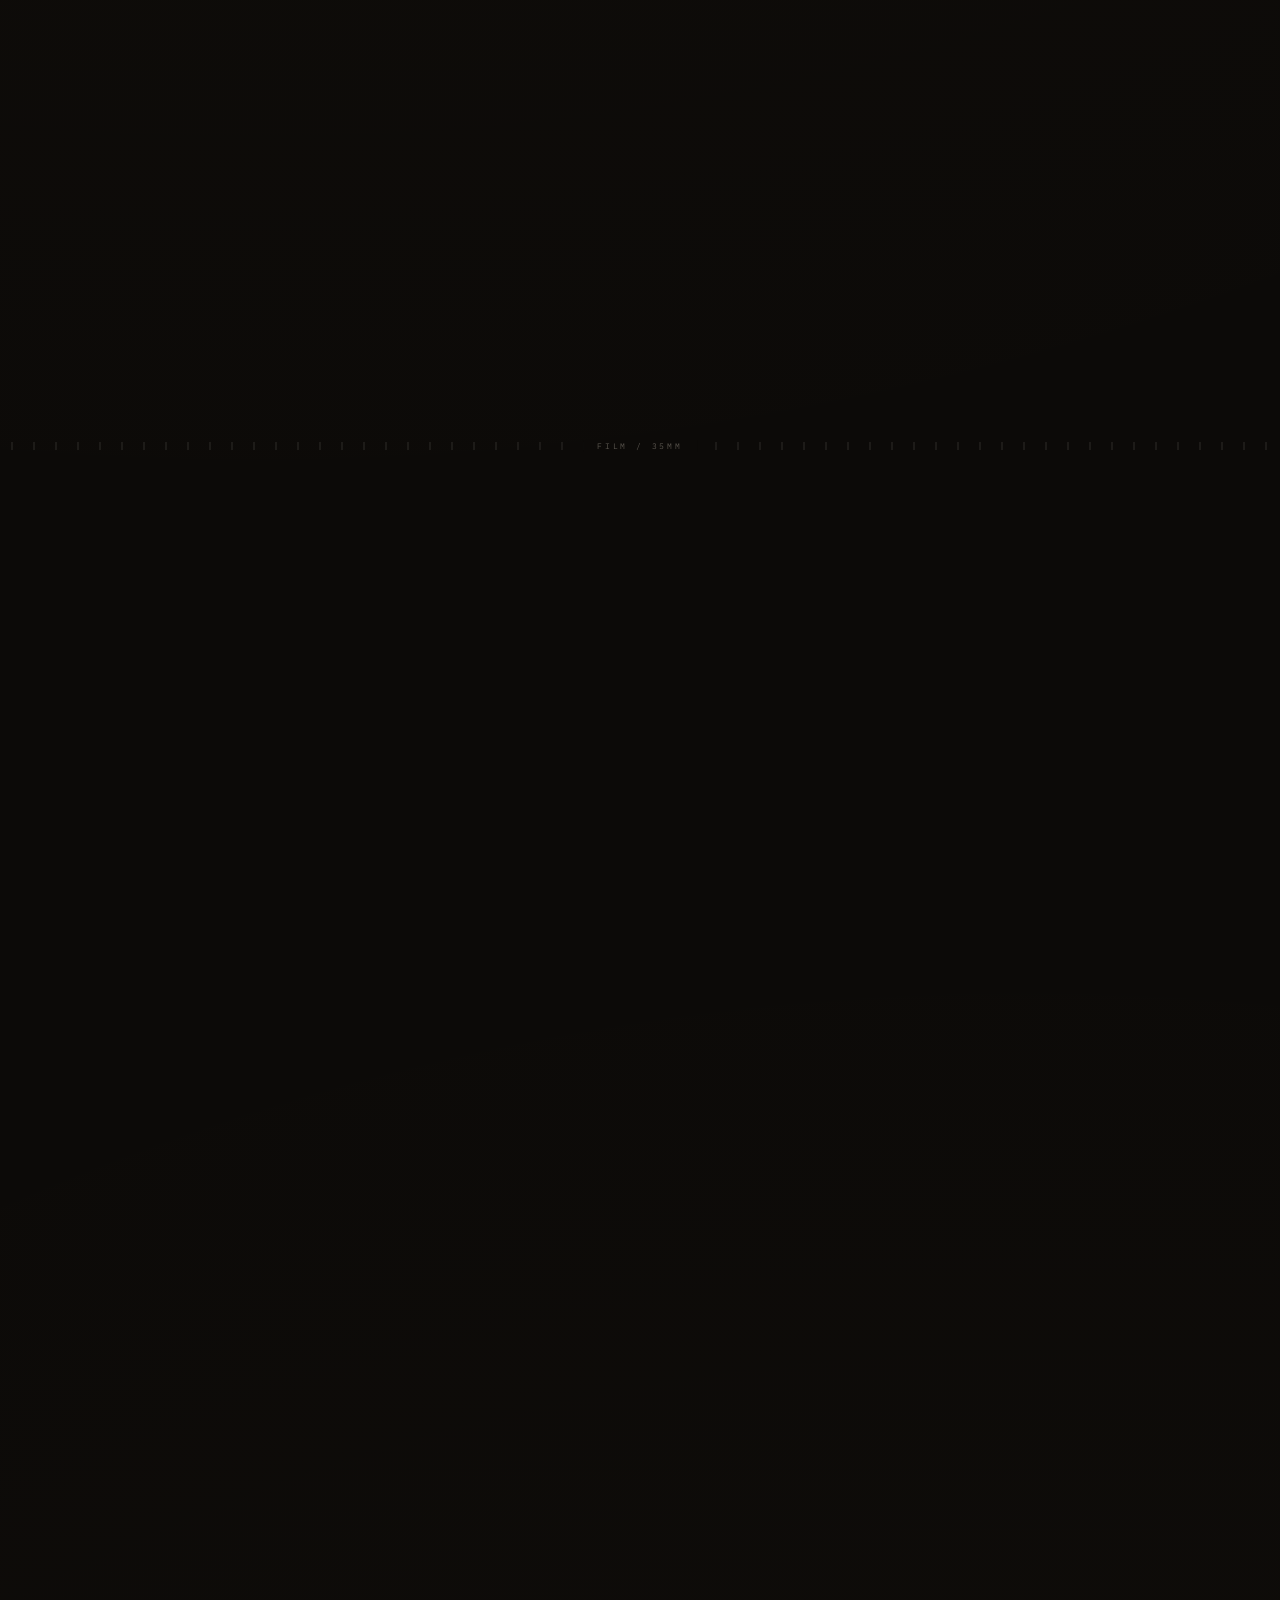
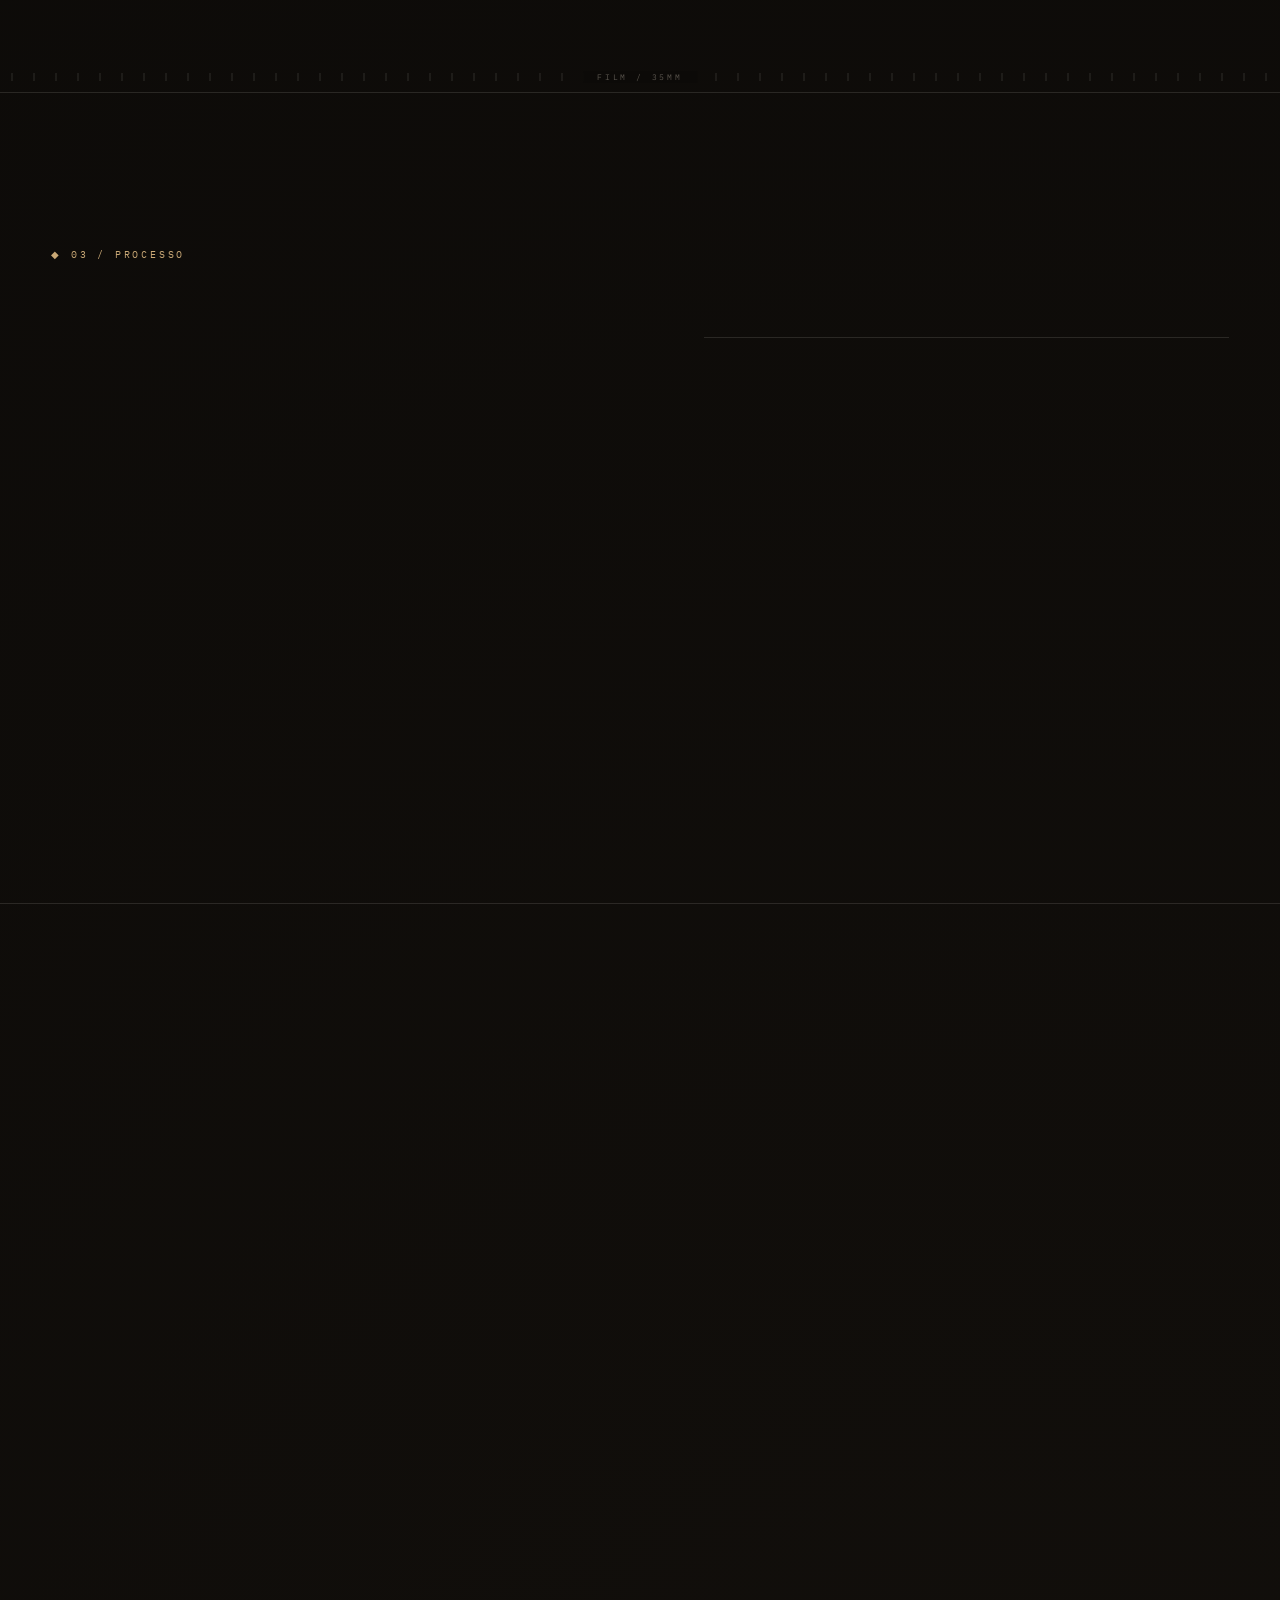
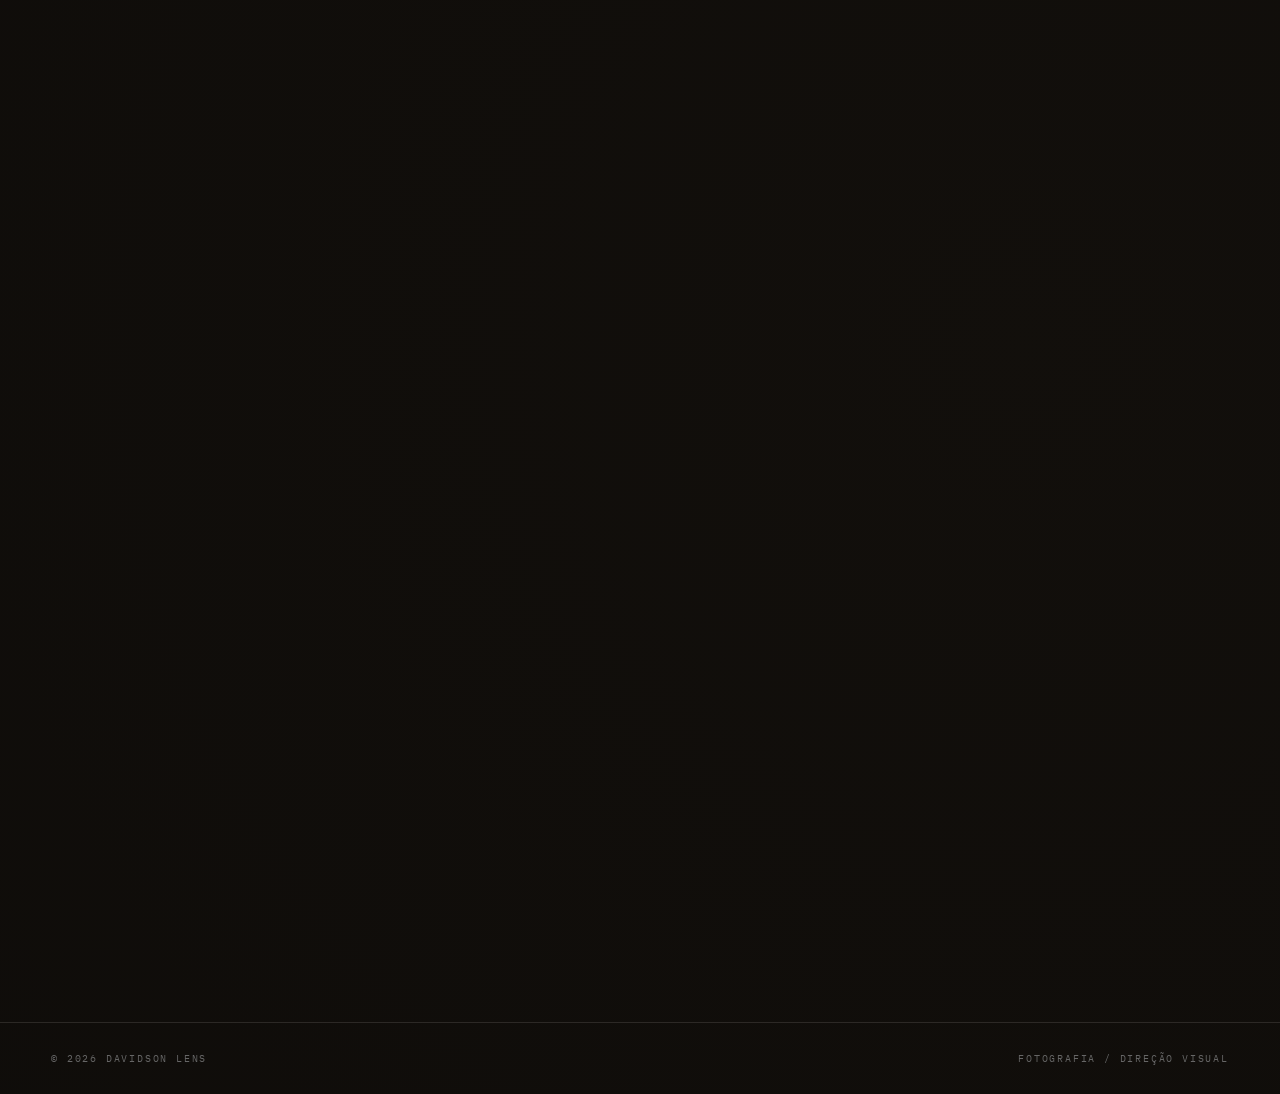
==== commit 21962cd3: "mudando webp 2" ====
--- a/index.html
+++ b/index.html
@@ -60,7 +60,7 @@
   <main>
     <section class="hero" id="inicio">
       <div class="hero-image-wrap" data-parallax="0.035">
-        <img class="hero-image" src="assets/perfil.jpg" alt="Samuel Davidson — fotografia de destaque">
+        <img class="hero-image" src="assets/webp/perfil.webp" alt="Samuel Davidson — fotografia de destaque">
         <div class="hero-shade"></div>
       </div>
       <div class="hero-top"><span>Fotografia / Direção visual</span><span>Fortaleza — CE</span></div>
@@ -143,7 +143,7 @@
           <img src="assets/webp/IMG_4139.webp" alt="Motocross" loading="lazy"><figcaption>FRAME 04 / Movimento</figcaption>
         </figure>
         <figure class="gallery-frame gallery-frame-tall" data-lightbox data-caption="Segundos que ficam eternos">
-          <img src="assets/IMG_111111.jpeg" alt="Ação e movimento" loading="lazy"><figcaption>FRAME 05 / Eternidades</figcaption>
+          <img src="assets/webp/IMG_111111.webp" alt="Ação e movimento" loading="lazy"><figcaption>FRAME 05 / Eternidades</figcaption>
         </figure>
         <figure class="gallery-frame gallery-frame-tall" data-lightbox data-caption="Conquistas que marcam">
           <img src="assets/webp/IMG_4346.webp" alt="Ação e movimento" loading="lazy"><figcaption>FRAME 06 / Conquistas</figcaption>
@@ -170,7 +170,7 @@
     </section>
 
     <section class="about section-pad" id="sobre">
-      <div class="about-image" data-parallax="0.02"><img src="assets/perfil2.jpeg" alt="Samuel Davidson" loading="lazy"></div>
+      <div class="about-image" data-parallax="0.02"><img src="assets/webp/perfil2.webp" alt="Samuel Davidson" loading="lazy"></div>
       <div class="about-copy"><span class="eyebrow">◆ 04 / Sobre</span><h2>Fotografia com<br><em>presença.</em></h2><p>Sou Davidson Lens, fotógrafo com atuação em ensaios, eventos, congressos, espetáculos e projetos audiovisuais. Meu trabalho procura unir técnica, direção e sensibilidade para transformar cenas reais em imagens que continuam falando depois do evento.</p><div class="about-meta"><span>Fortaleza e região metropolitana</span><span>+2 anos de experiência</span><span>Ensaios · Eventos · Lifestyle · Comercial</span></div></div>
     </section>
 
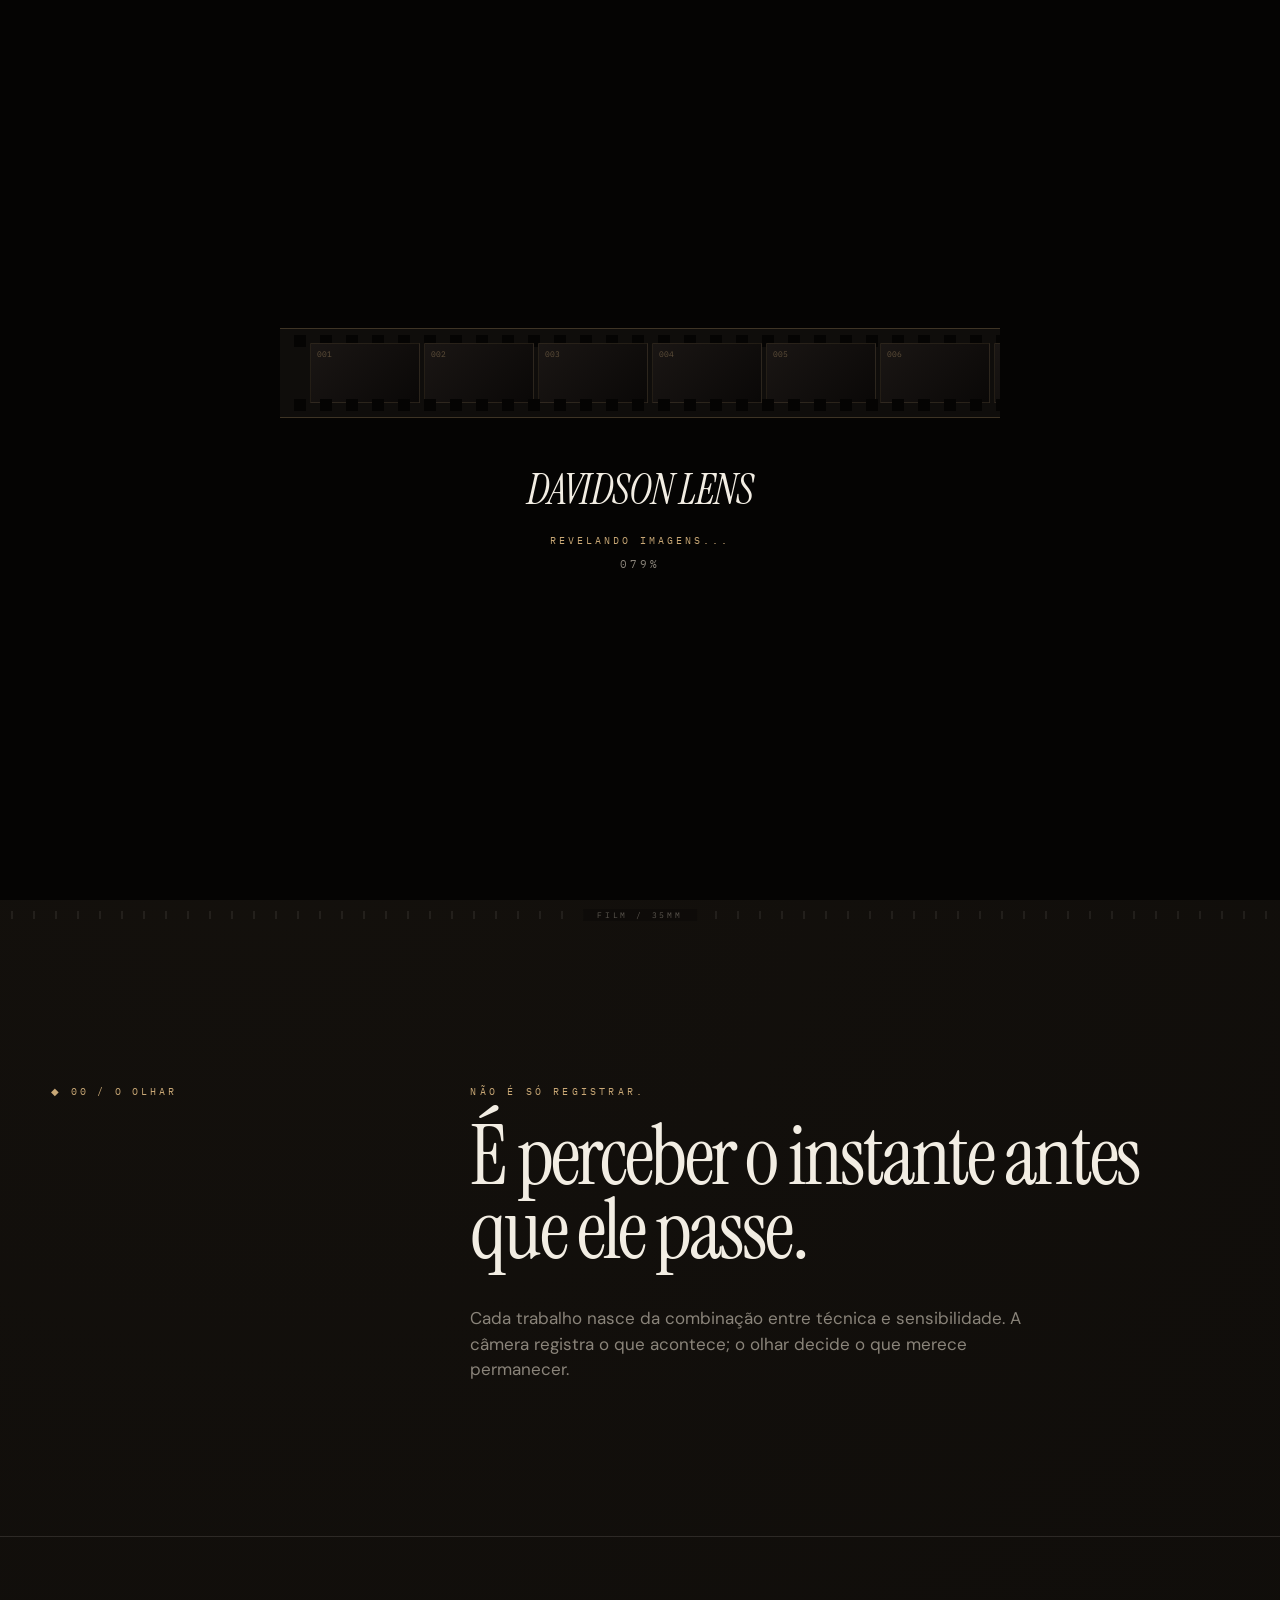
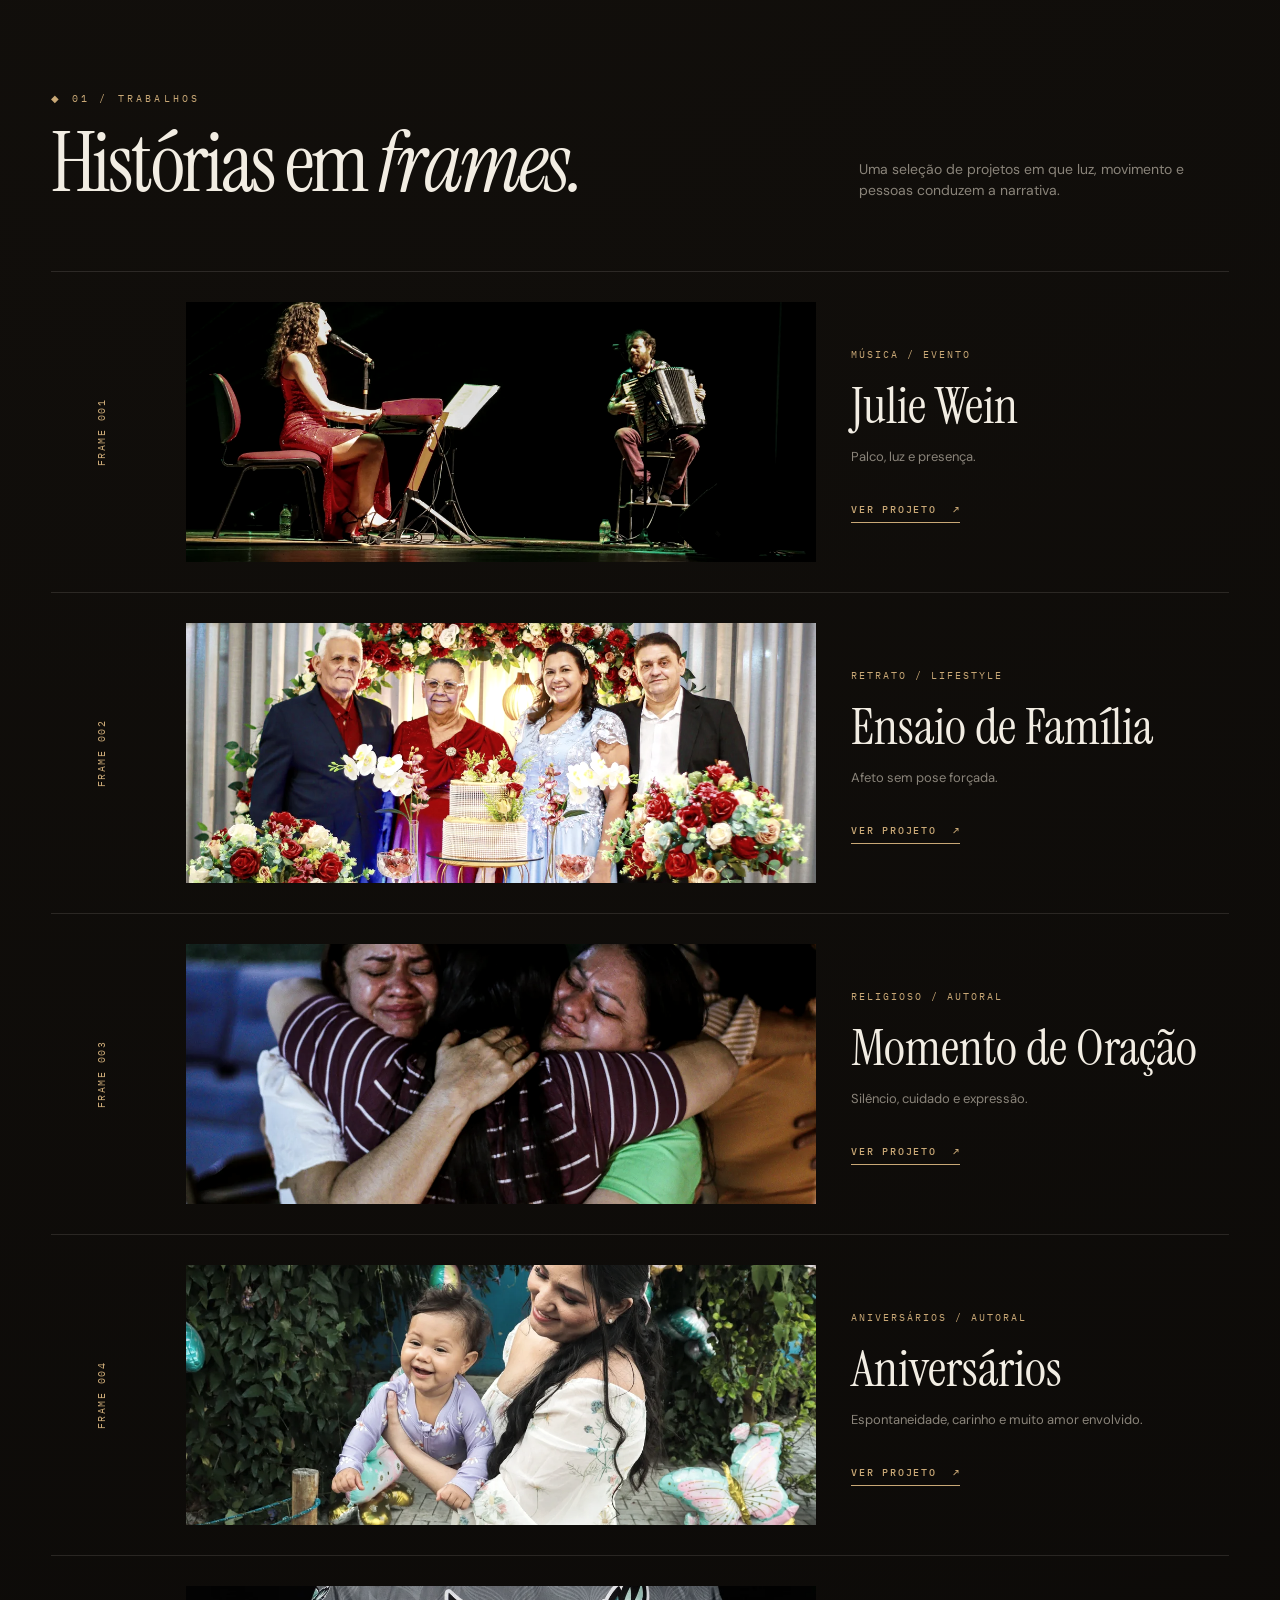
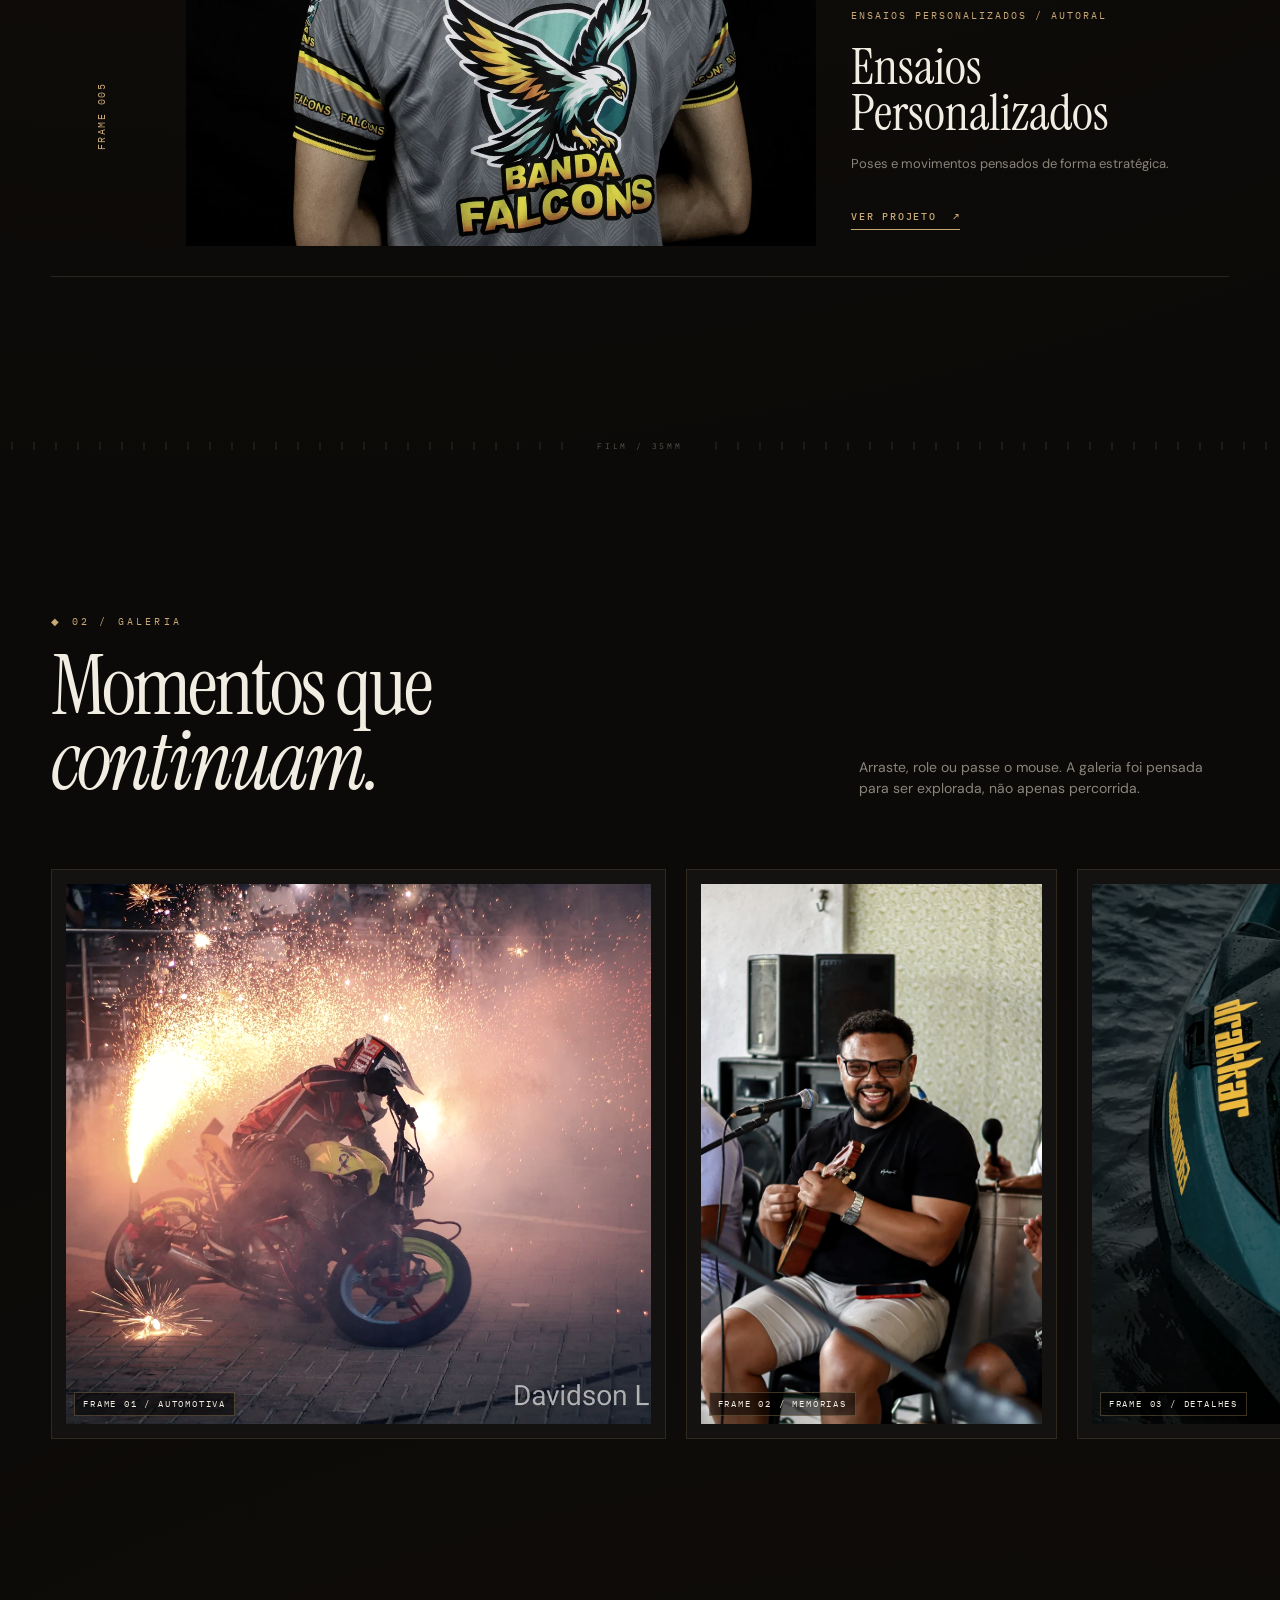
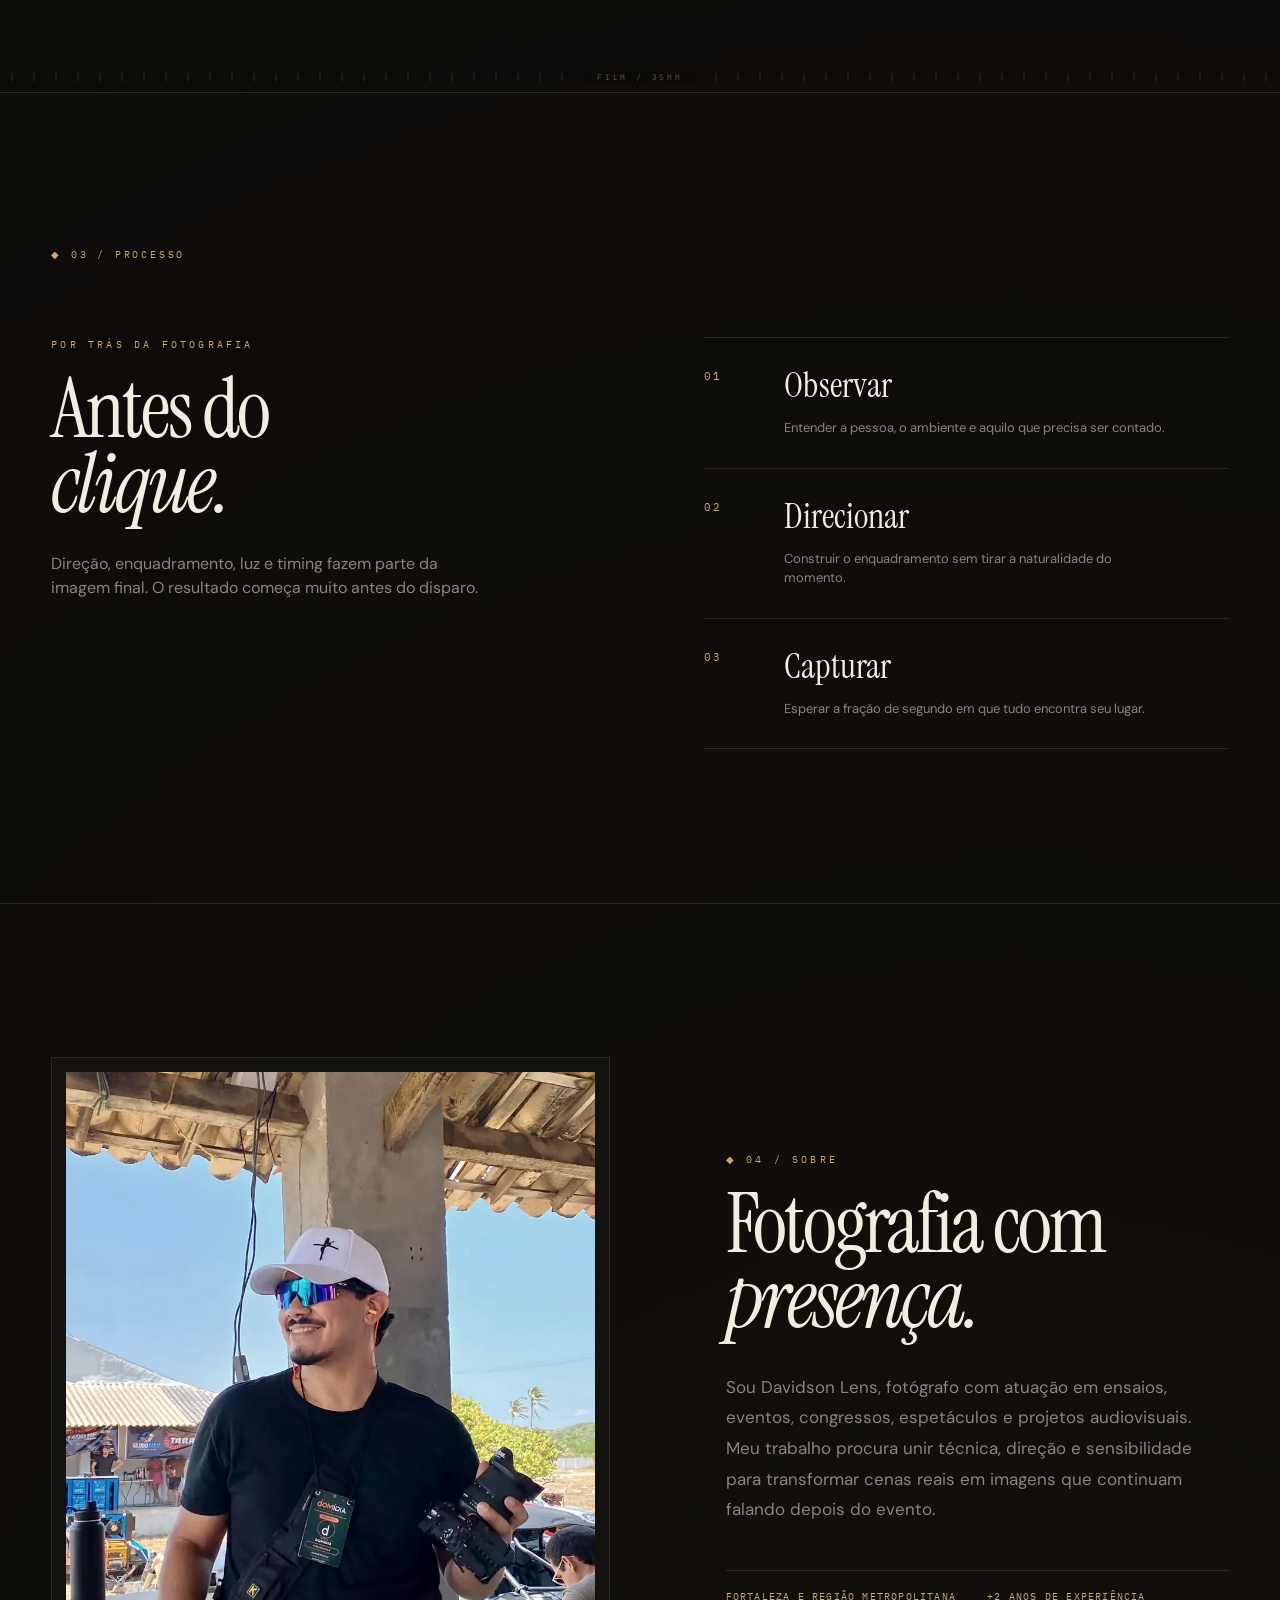
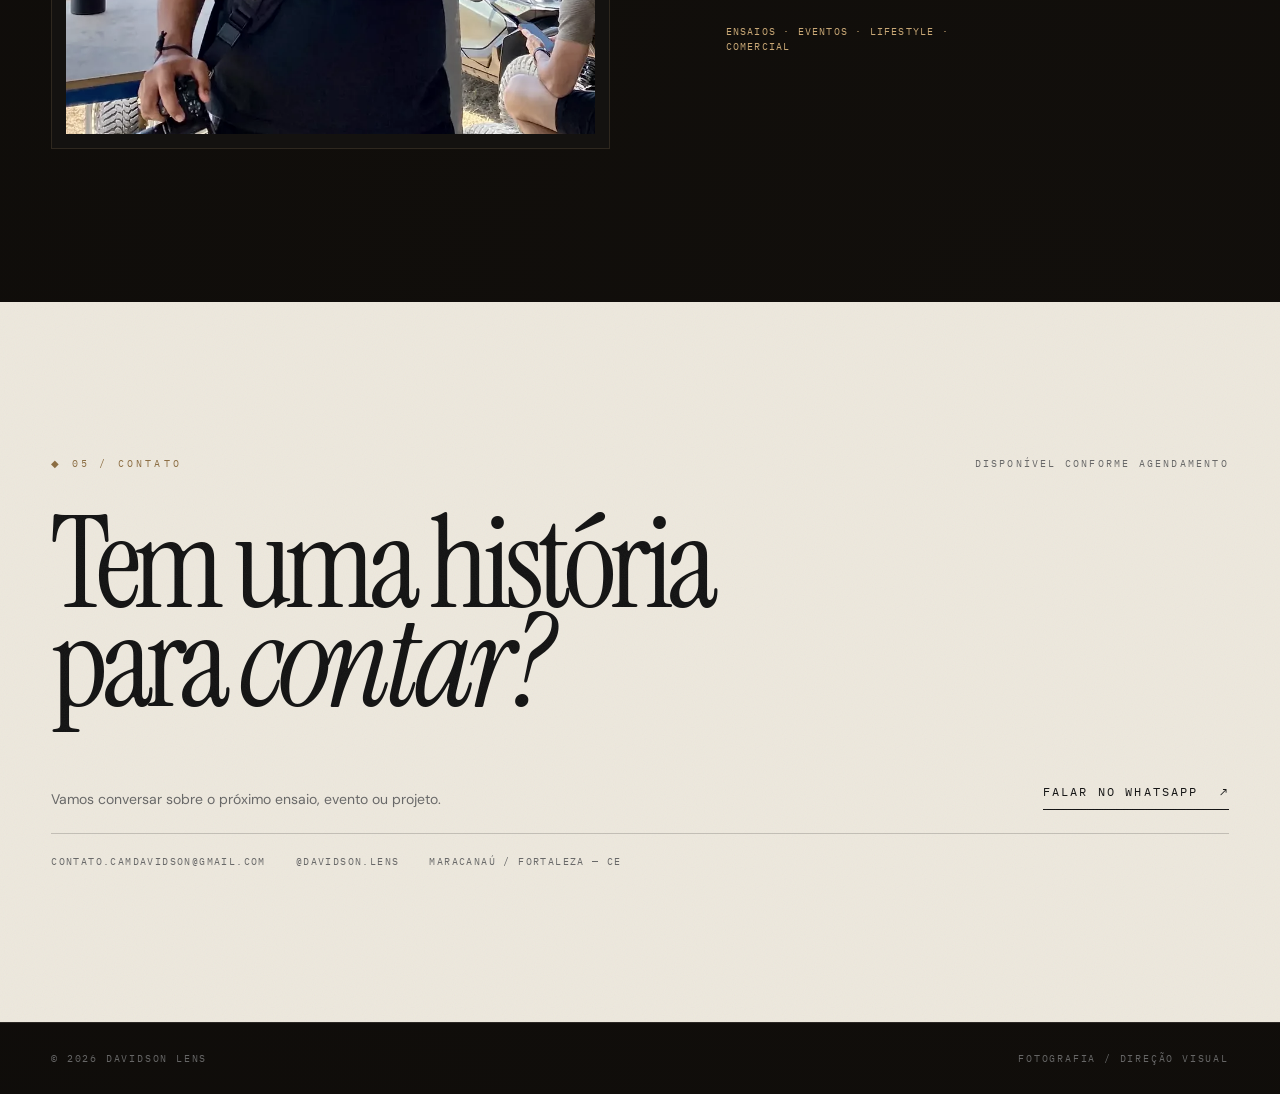
==== commit 82bef3b9: "otimizando imagens" ====
--- a/index.html
+++ b/index.html
@@ -60,7 +60,7 @@
   <main>
     <section class="hero" id="inicio">
       <div class="hero-image-wrap" data-parallax="0.035">
-        <img class="hero-image" src="assets/webp/perfil.webp" alt="Samuel Davidson — fotografia de destaque">
+        <img class="hero-image" src="assets/webp/otimizadas/perfil-1800.webp" alt="Samuel Davidson — fotografia de destaque" fetchpriority="high" decoding="async">
         <div class="hero-shade"></div>
       </div>
       <div class="hero-top"><span>Fotografia / Direção visual</span><span>Fortaleza — CE</span></div>
@@ -96,27 +96,27 @@
       <div class="work-list">
         <a class="work-item magnetic-area" href="projetos/julie-wein.html" data-cursor="OPEN">
           <div class="work-number">FRAME 001</div>
-          <div class="work-image"><img src="assets/webp/camdavx-415.webp" alt="Julie Wein no palco" loading="lazy"></div>
+          <div class="work-image"><img src="assets/webp/otimizadas/camdavx-415-1200.webp" alt="Julie Wein no palco" loading="lazy" decoding="async"></div>
           <div class="work-info"><span>Música / Evento</span><h3>Julie Wein</h3><p>Palco, luz e presença.</p><b>Ver projeto <i>↗</i></b></div>
         </a>
         <a class="work-item magnetic-area" href="projetos/ensaios-familia.html" data-cursor="OPEN">
           <div class="work-number">FRAME 002</div>
-          <div class="work-image"><img src="assets/webp/IMG_2512.webp" alt="Ensaio de família" loading="lazy"></div>
+          <div class="work-image"><img src="assets/webp/otimizadas/IMG_2512-1200.webp" alt="Ensaio de família" loading="lazy" decoding="async"></div>
           <div class="work-info"><span>Retrato / Lifestyle</span><h3>Ensaio de Família</h3><p>Afeto sem pose forçada.</p><b>Ver projeto <i>↗</i></b></div>
         </a>
         <a class="work-item magnetic-area" href="projetos/momento-oracao.html" data-cursor="OPEN">
           <div class="work-number">FRAME 003</div>
-          <div class="work-image"><img src="assets/webp/IMG_2003.webp" alt="Momento de oração" loading="lazy"></div>
+          <div class="work-image"><img src="assets/webp/otimizadas/IMG_2003-1200.webp" alt="Momento de oração" loading="lazy" decoding="async"></div>
           <div class="work-info"><span>Religioso / Autoral</span><h3>Momento de Oração</h3><p>Silêncio, cuidado e expressão.</p><b>Ver projeto <i>↗</i></b></div>
         </a>
         <a class="work-item magnetic-area" href="projetos/aniversarios.html" data-cursor="OPEN">
           <div class="work-number">FRAME 004</div>
-          <div class="work-image"><img src="assets/IMG_9552.jpg" alt="Aniversários" loading="lazy"></div>
+          <div class="work-image"><img src="assets/webp/otimizadas/IMG_9552-1200.webp" alt="Aniversários" loading="lazy" decoding="async"></div>
           <div class="work-info"><span>Aniversários / Autoral</span><h3>Aniversários</h3><p>Espontaneidade, carinho e muito amor envolvido.</p><b>Ver projeto <i>↗</i></b></div>
         </a>
         <a class="work-item magnetic-area" href="projetos/ensaios.html" data-cursor="OPEN">
           <div class="work-number">FRAME 005</div>
-          <div class="work-image"><img src="assets/webp/IMG_7982.webp" alt="Ensaios personalizados" loading="lazy"></div>
+          <div class="work-image"><img src="assets/webp/otimizadas/IMG_7982-1200.webp" alt="Ensaios personalizados" loading="lazy" decoding="async"></div>
           <div class="work-info"><span>Ensaios Personalizados / Autoral</span><h3>Ensaios Personalizados</h3><p>Poses e movimentos pensados de forma estratégica.</p><b>Ver projeto <i>↗</i></b></div>
         </a>
       </div>
@@ -131,25 +131,25 @@
       </div>
       <div class="horizontal-gallery" data-horizontal>
         <figure class="gallery-frame gallery-frame-wide" data-lightbox data-caption="Fotografia automotiva">
-          <img src="assets/webp/IMG_4914.webp" alt="Fotografia automotiva" loading="lazy"><figcaption>FRAME 01 / Automotiva</figcaption>
+          <img src="assets/webp/otimizadas/IMG_4914-1200.webp" alt="Fotografia automotiva" loading="lazy" decoding="async"><figcaption>FRAME 01 / Automotiva</figcaption>
         </figure>
         <figure class="gallery-frame" data-lightbox data-caption="Memórias que marcam">
-          <img src="assets/webp/IMG_1786.webp" alt="Memórias que marcam" loading="lazy"><figcaption>FRAME 02 / Memórias</figcaption>
+          <img src="assets/webp/otimizadas/IMG_1786-1200.webp" alt="Memórias que marcam" loading="lazy" decoding="async"><figcaption>FRAME 02 / Memórias</figcaption>
         </figure>
         <figure class="gallery-frame" data-lightbox data-caption="Detalhes que chamaram atenção">
-          <img src="assets/webp/IMG_1394.webp" alt="Detalhes" loading="lazy"><figcaption>FRAME 03 / Detalhes</figcaption>
+          <img src="assets/webp/otimizadas/IMG_1394-1200.webp" alt="Detalhes" loading="lazy" decoding="async"><figcaption>FRAME 03 / Detalhes</figcaption>
         </figure>
         <figure class="gallery-frame" data-lightbox data-caption="Adrenalina em movimento">
-          <img src="assets/webp/IMG_4139.webp" alt="Motocross" loading="lazy"><figcaption>FRAME 04 / Movimento</figcaption>
+          <img src="assets/webp/otimizadas/IMG_4139-1200.webp" alt="Motocross" loading="lazy" decoding="async"><figcaption>FRAME 04 / Movimento</figcaption>
         </figure>
         <figure class="gallery-frame gallery-frame-tall" data-lightbox data-caption="Segundos que ficam eternos">
-          <img src="assets/webp/IMG_111111.webp" alt="Ação e movimento" loading="lazy"><figcaption>FRAME 05 / Eternidades</figcaption>
+          <img src="assets/webp/otimizadas/IMG_111111-1200.webp" alt="Ação e movimento" loading="lazy" decoding="async"><figcaption>FRAME 05 / Eternidades</figcaption>
         </figure>
         <figure class="gallery-frame gallery-frame-tall" data-lightbox data-caption="Conquistas que marcam">
-          <img src="assets/webp/IMG_4346.webp" alt="Ação e movimento" loading="lazy"><figcaption>FRAME 06 / Conquistas</figcaption>
+          <img src="assets/webp/otimizadas/IMG_4346-1200.webp" alt="Ação e movimento" loading="lazy" decoding="async"><figcaption>FRAME 06 / Conquistas</figcaption>
         </figure>
         <figure class="gallery-frame gallery-frame-tall" data-lightbox data-caption="Momentos desafiadores">
-          <img src="assets/webp/IMG_1150.webp" alt="Ação e movimento" loading="lazy"><figcaption>FRAME 07 / Momentos</figcaption>
+          <img src="assets/webp/otimizadas/IMG_1150-1200.webp" alt="Ação e movimento" loading="lazy" decoding="async"><figcaption>FRAME 07 / Momentos</figcaption>
         </figure>
         <div class="gallery-end"><span>FIM DA SESSÃO</span><strong>↘</strong></div>
       </div>
@@ -170,7 +170,7 @@
     </section>
 
     <section class="about section-pad" id="sobre">
-      <div class="about-image" data-parallax="0.02"><img src="assets/webp/perfil2.webp" alt="Samuel Davidson" loading="lazy"></div>
+      <div class="about-image" data-parallax="0.02"><img src="assets/webp/otimizadas/perfil2-1200.webp" alt="Samuel Davidson" loading="lazy" decoding="async"></div>
       <div class="about-copy"><span class="eyebrow">◆ 04 / Sobre</span><h2>Fotografia com<br><em>presença.</em></h2><p>Sou Davidson Lens, fotógrafo com atuação em ensaios, eventos, congressos, espetáculos e projetos audiovisuais. Meu trabalho procura unir técnica, direção e sensibilidade para transformar cenas reais em imagens que continuam falando depois do evento.</p><div class="about-meta"><span>Fortaleza e região metropolitana</span><span>+2 anos de experiência</span><span>Ensaios · Eventos · Lifestyle · Comercial</span></div></div>
     </section>
 
@@ -190,4 +190,4 @@
 
   <script src="assets/js/main.js"></script>
 </body>
-</html>+</html>
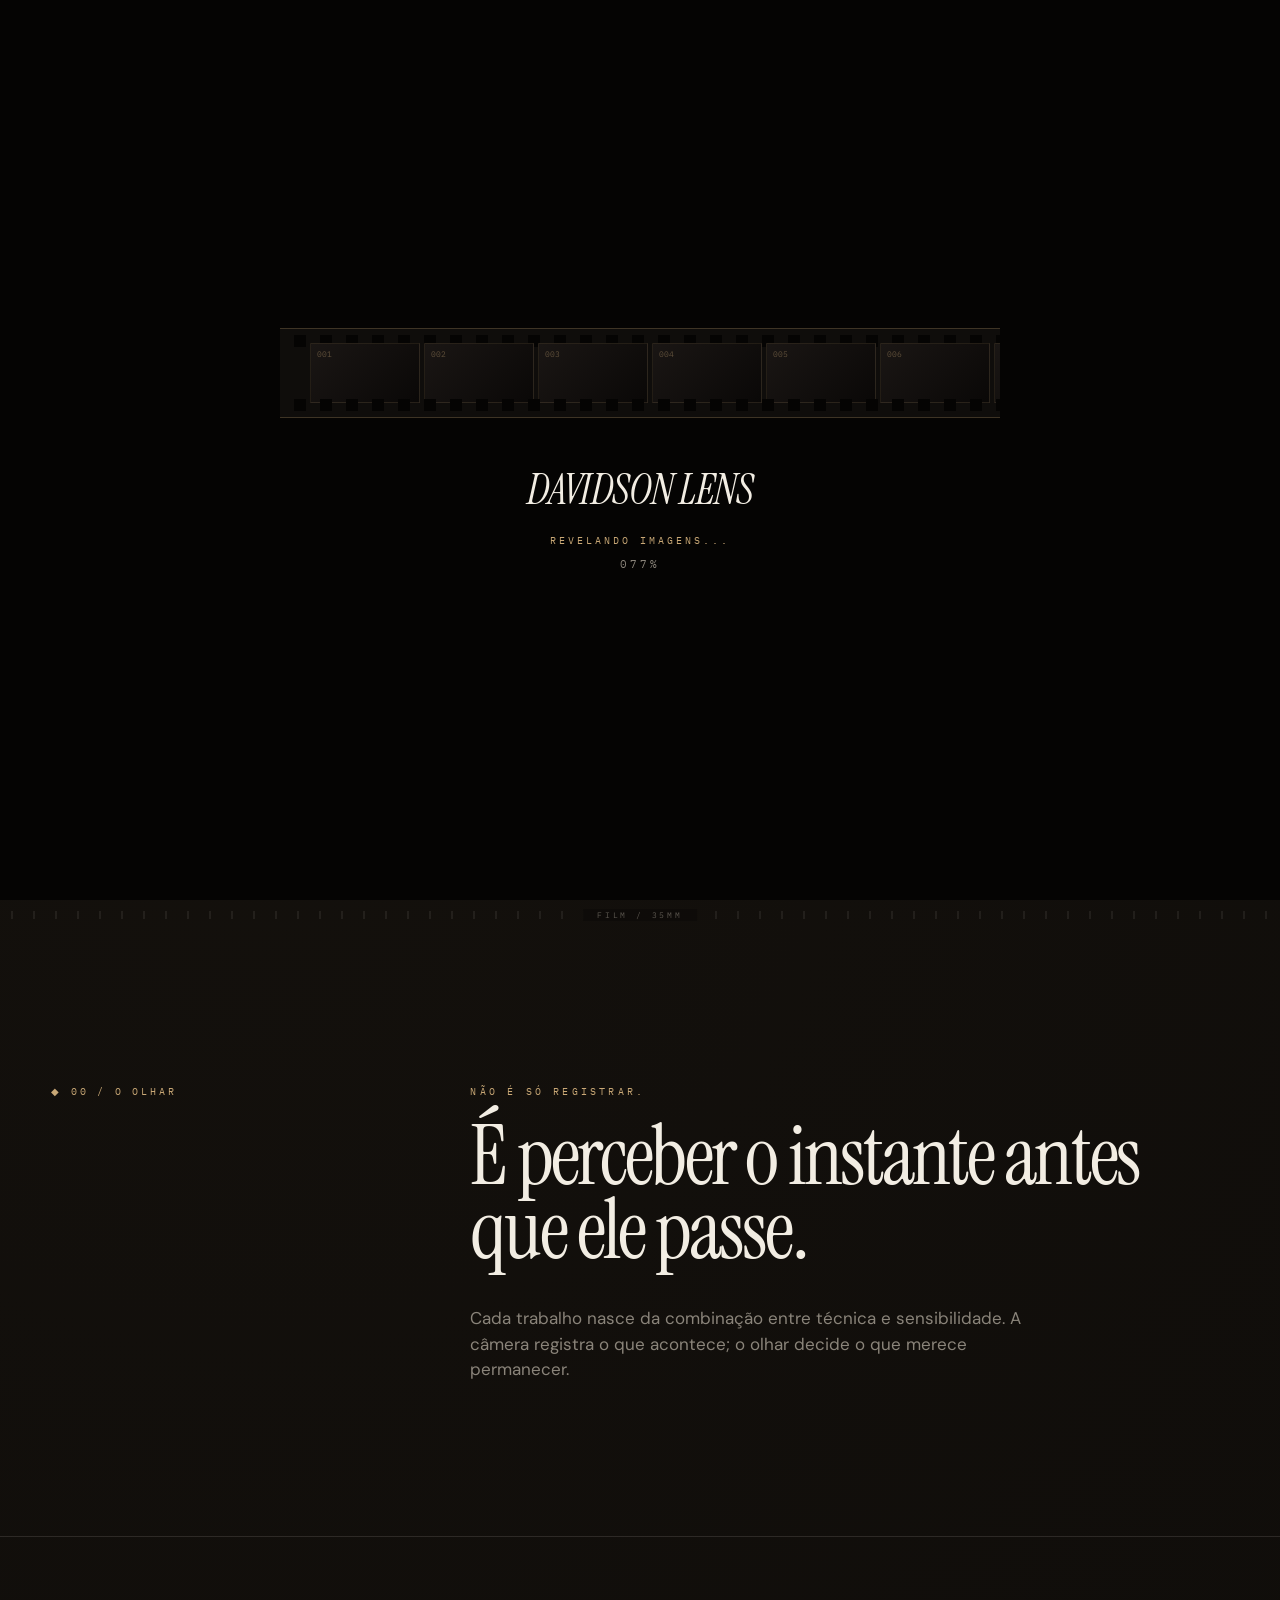
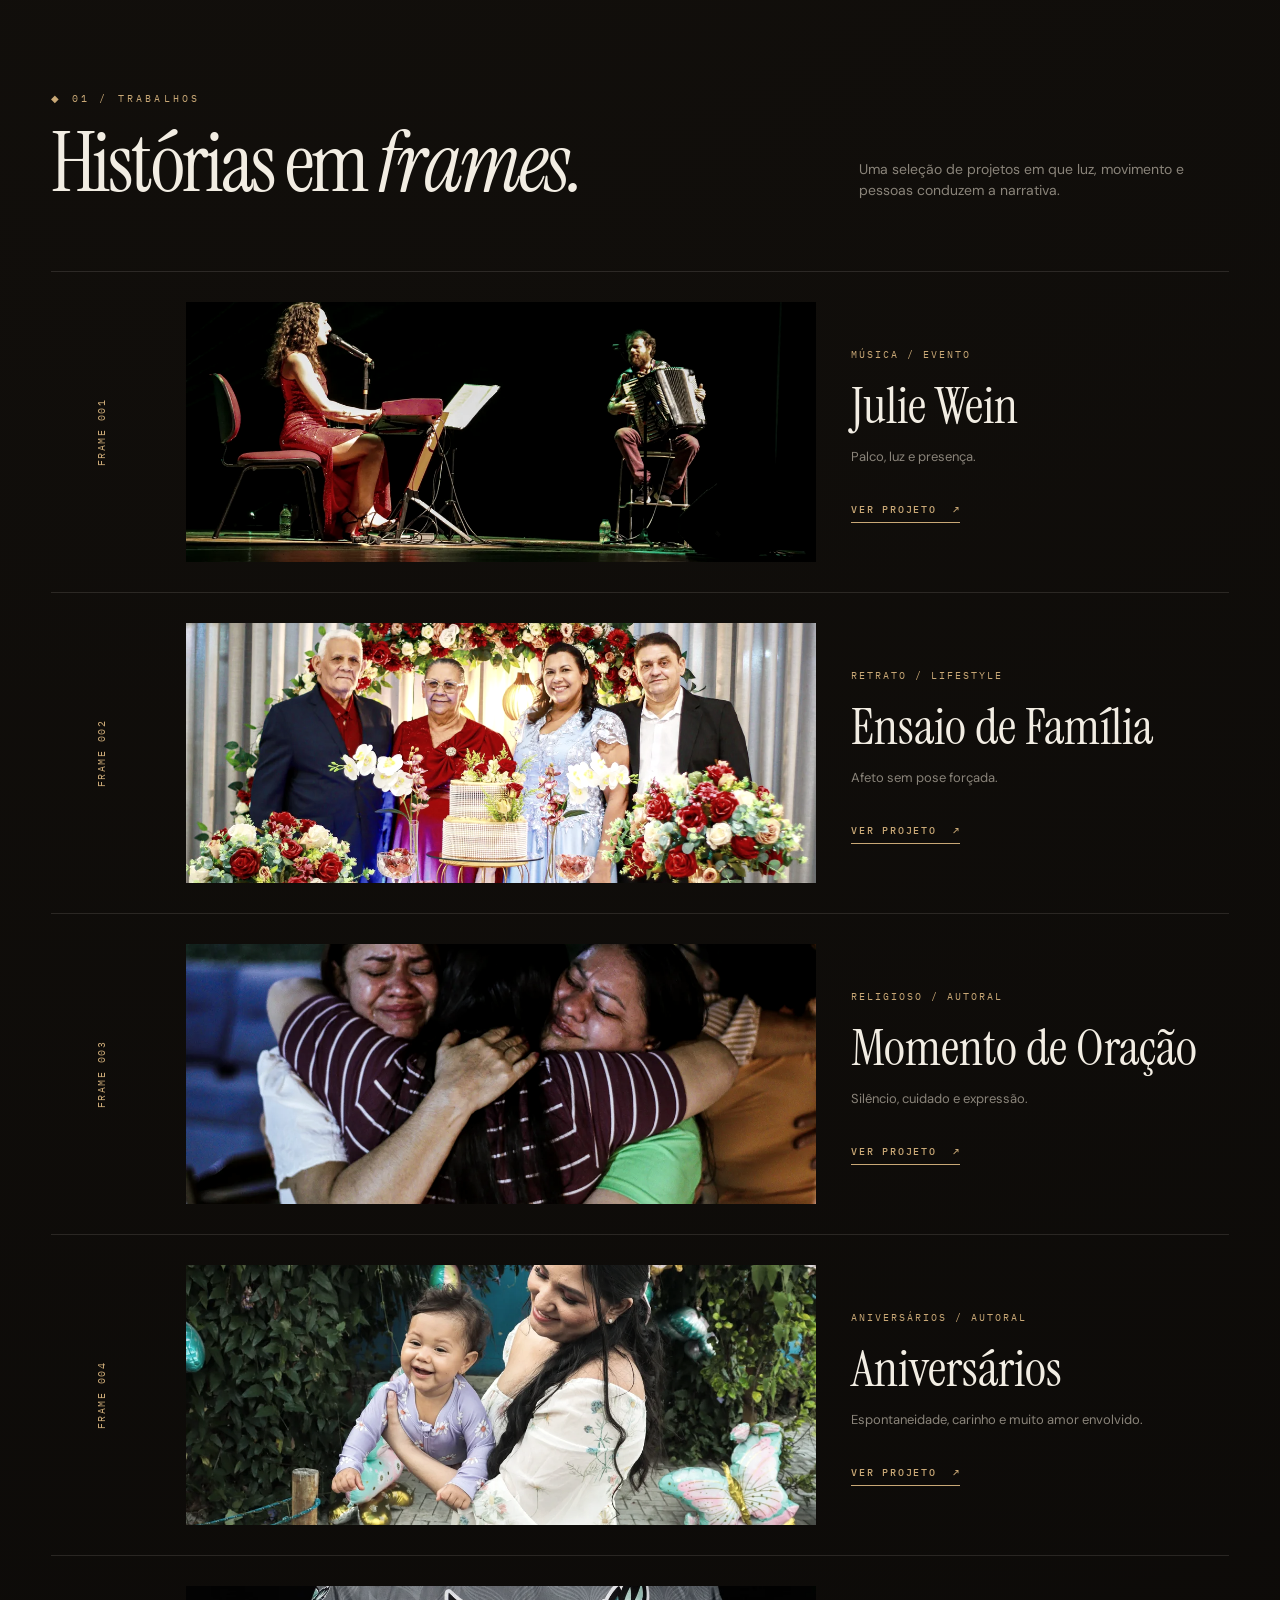
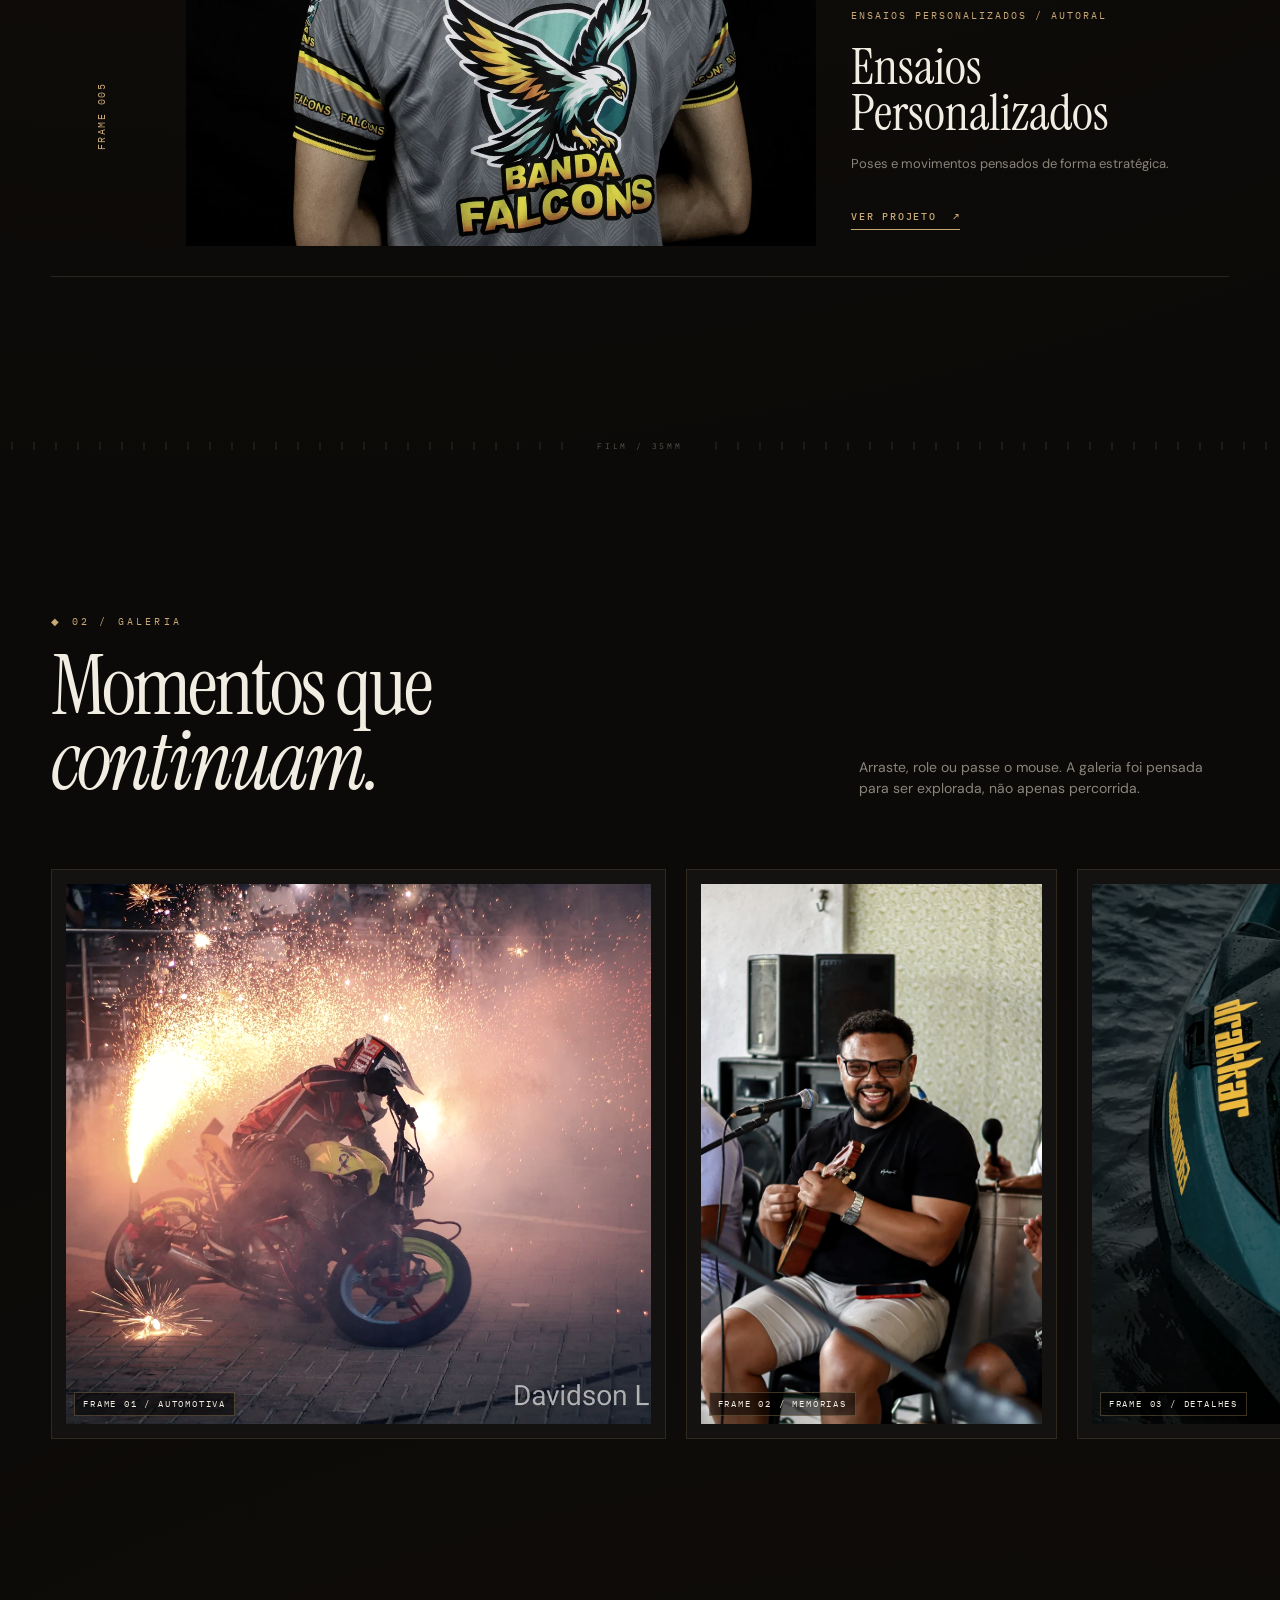
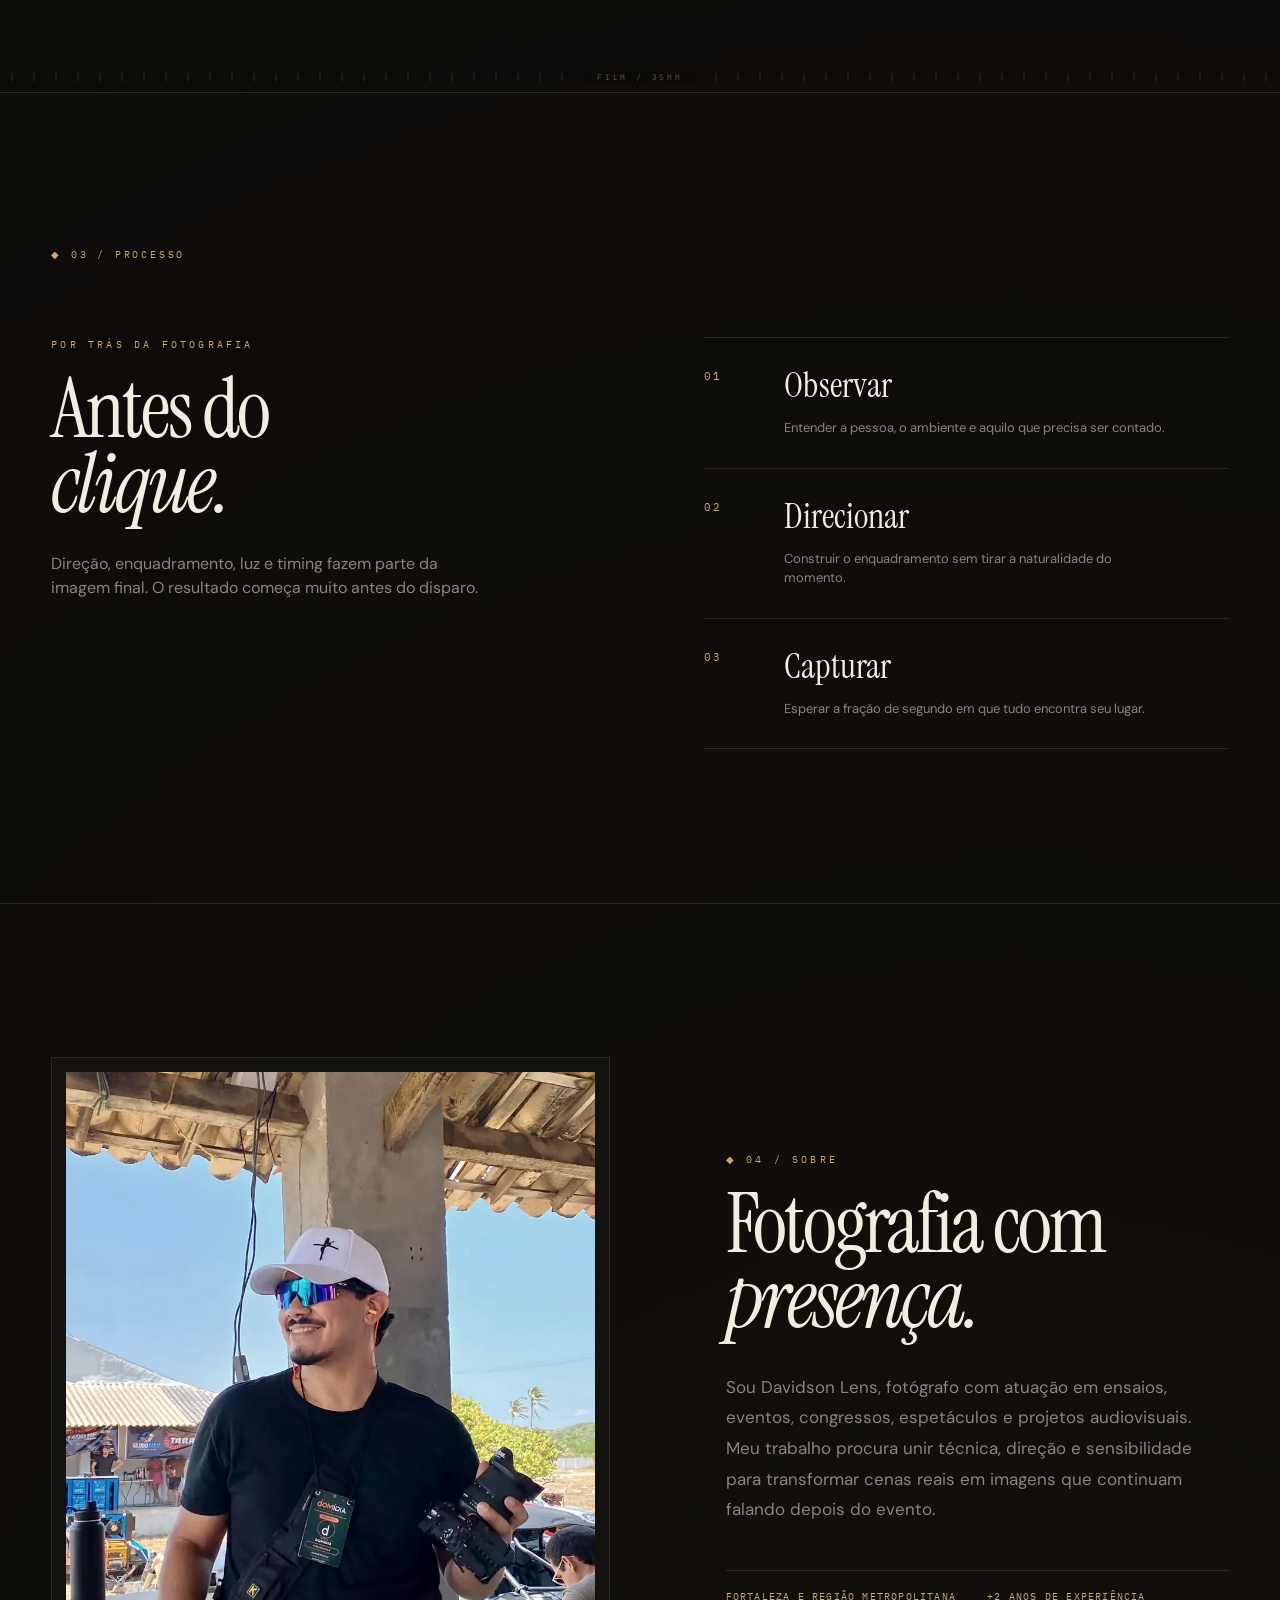
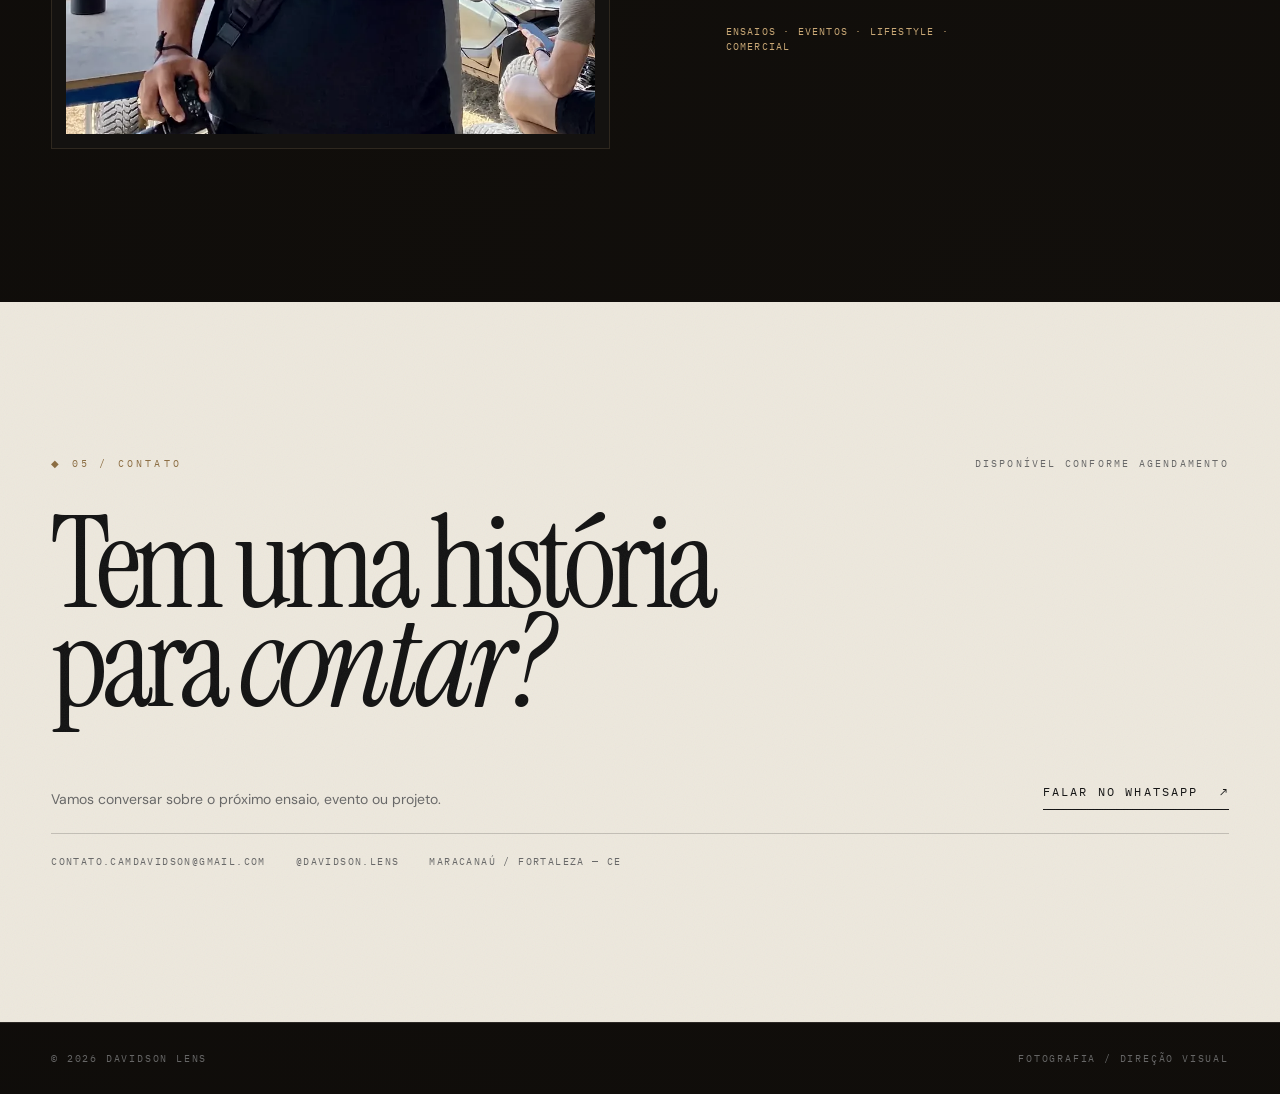
==== commit 5a2fb52a: "SD para DL" ====
--- a/index.html
+++ b/index.html
@@ -45,7 +45,7 @@
 
   <header class="site-header" id="siteHeader">
     <a class="logo" href="#inicio" aria-label="Samuel Davidson — início">
-      <span>SD</span><b>Davidson Lens</b>
+      <span>DL</span><b>Davidson Lens</b>
     </a>
     <button class="menu-toggle" aria-label="Abrir menu" aria-expanded="false"><span></span><span></span></button>
     <nav class="site-nav">
